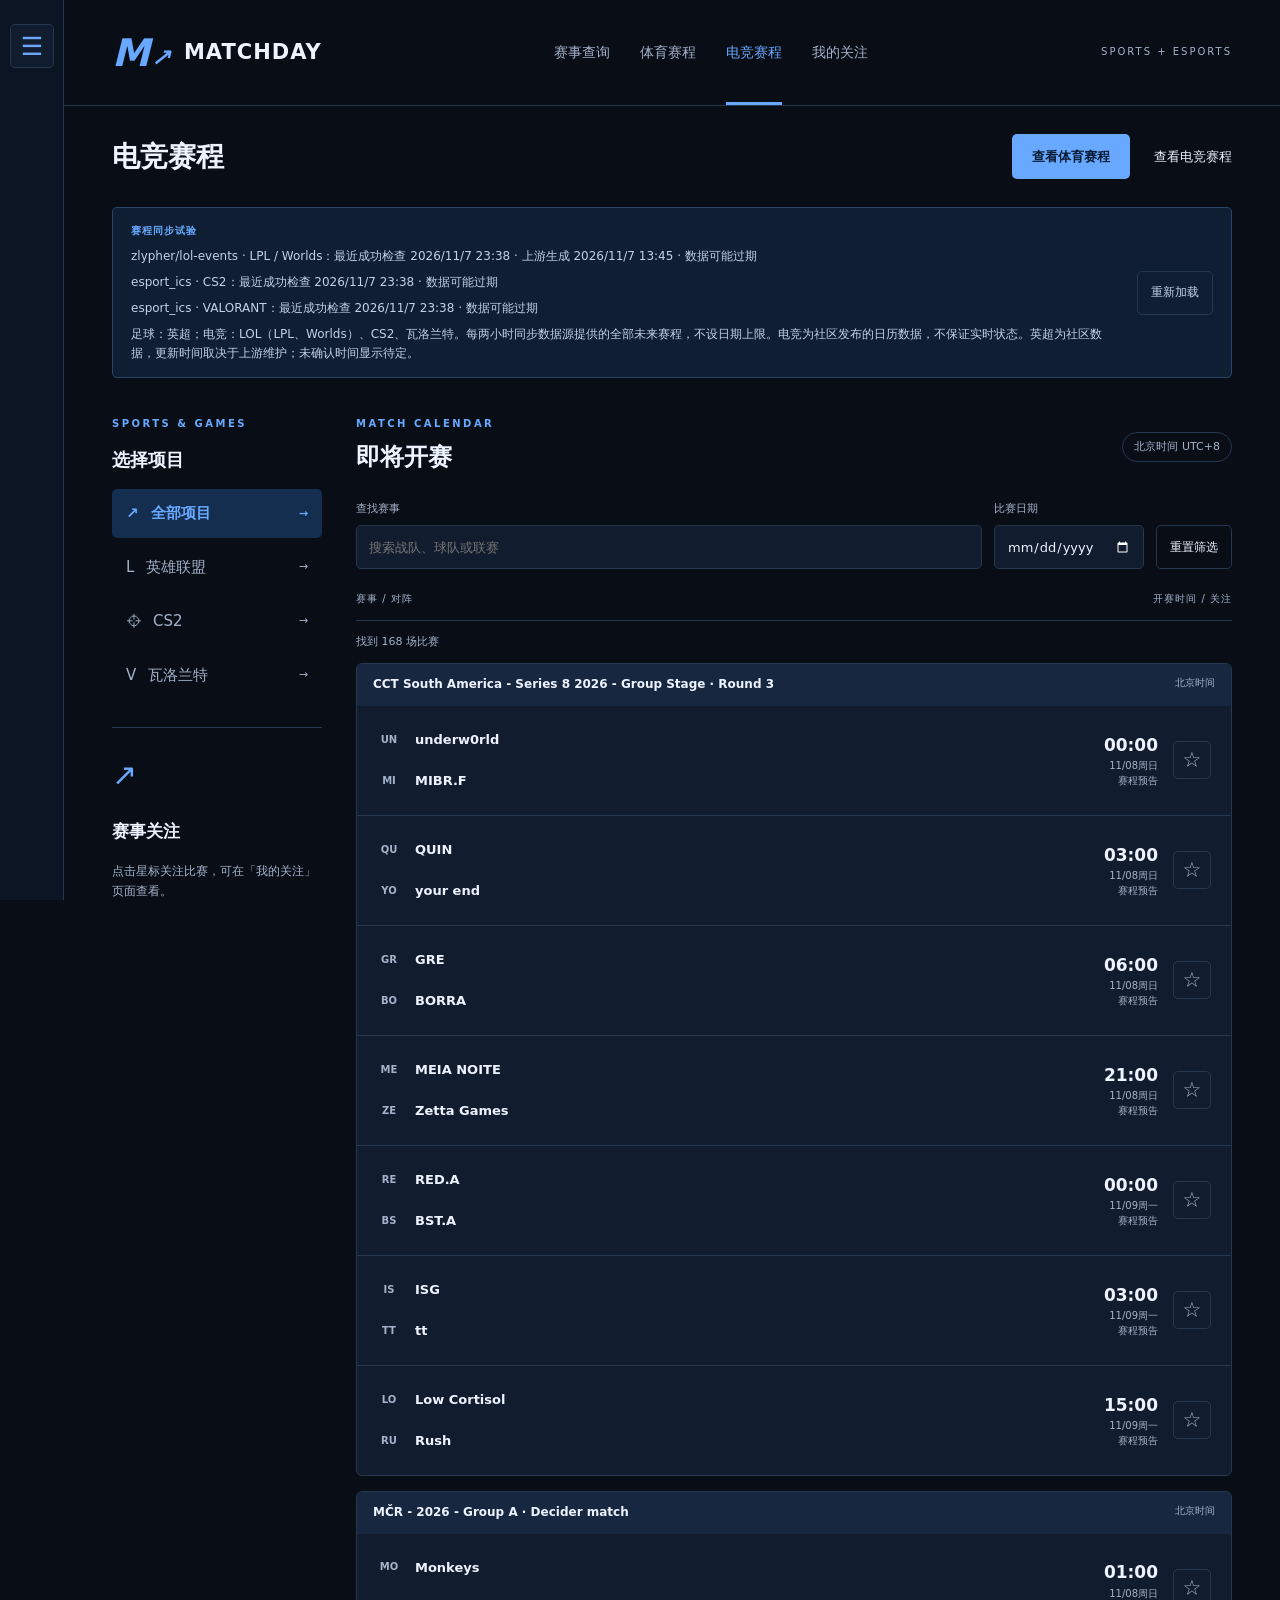
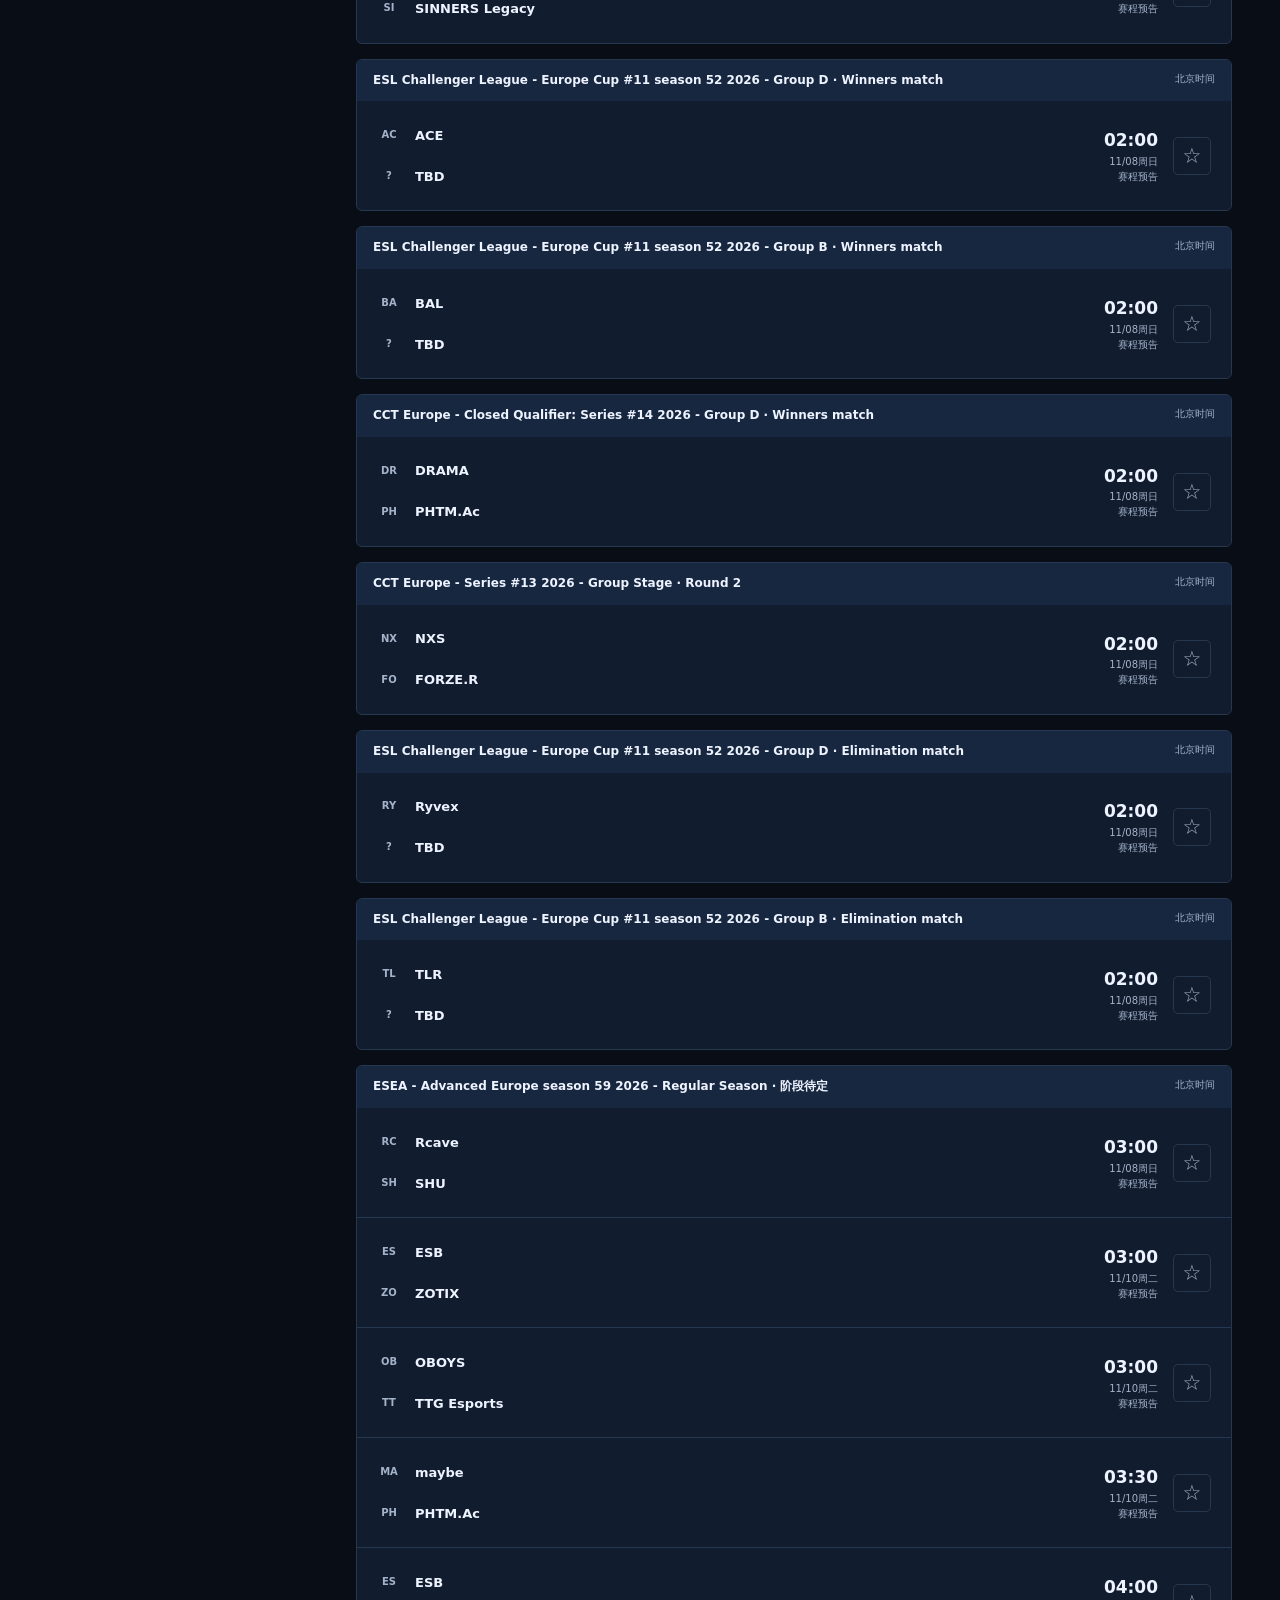
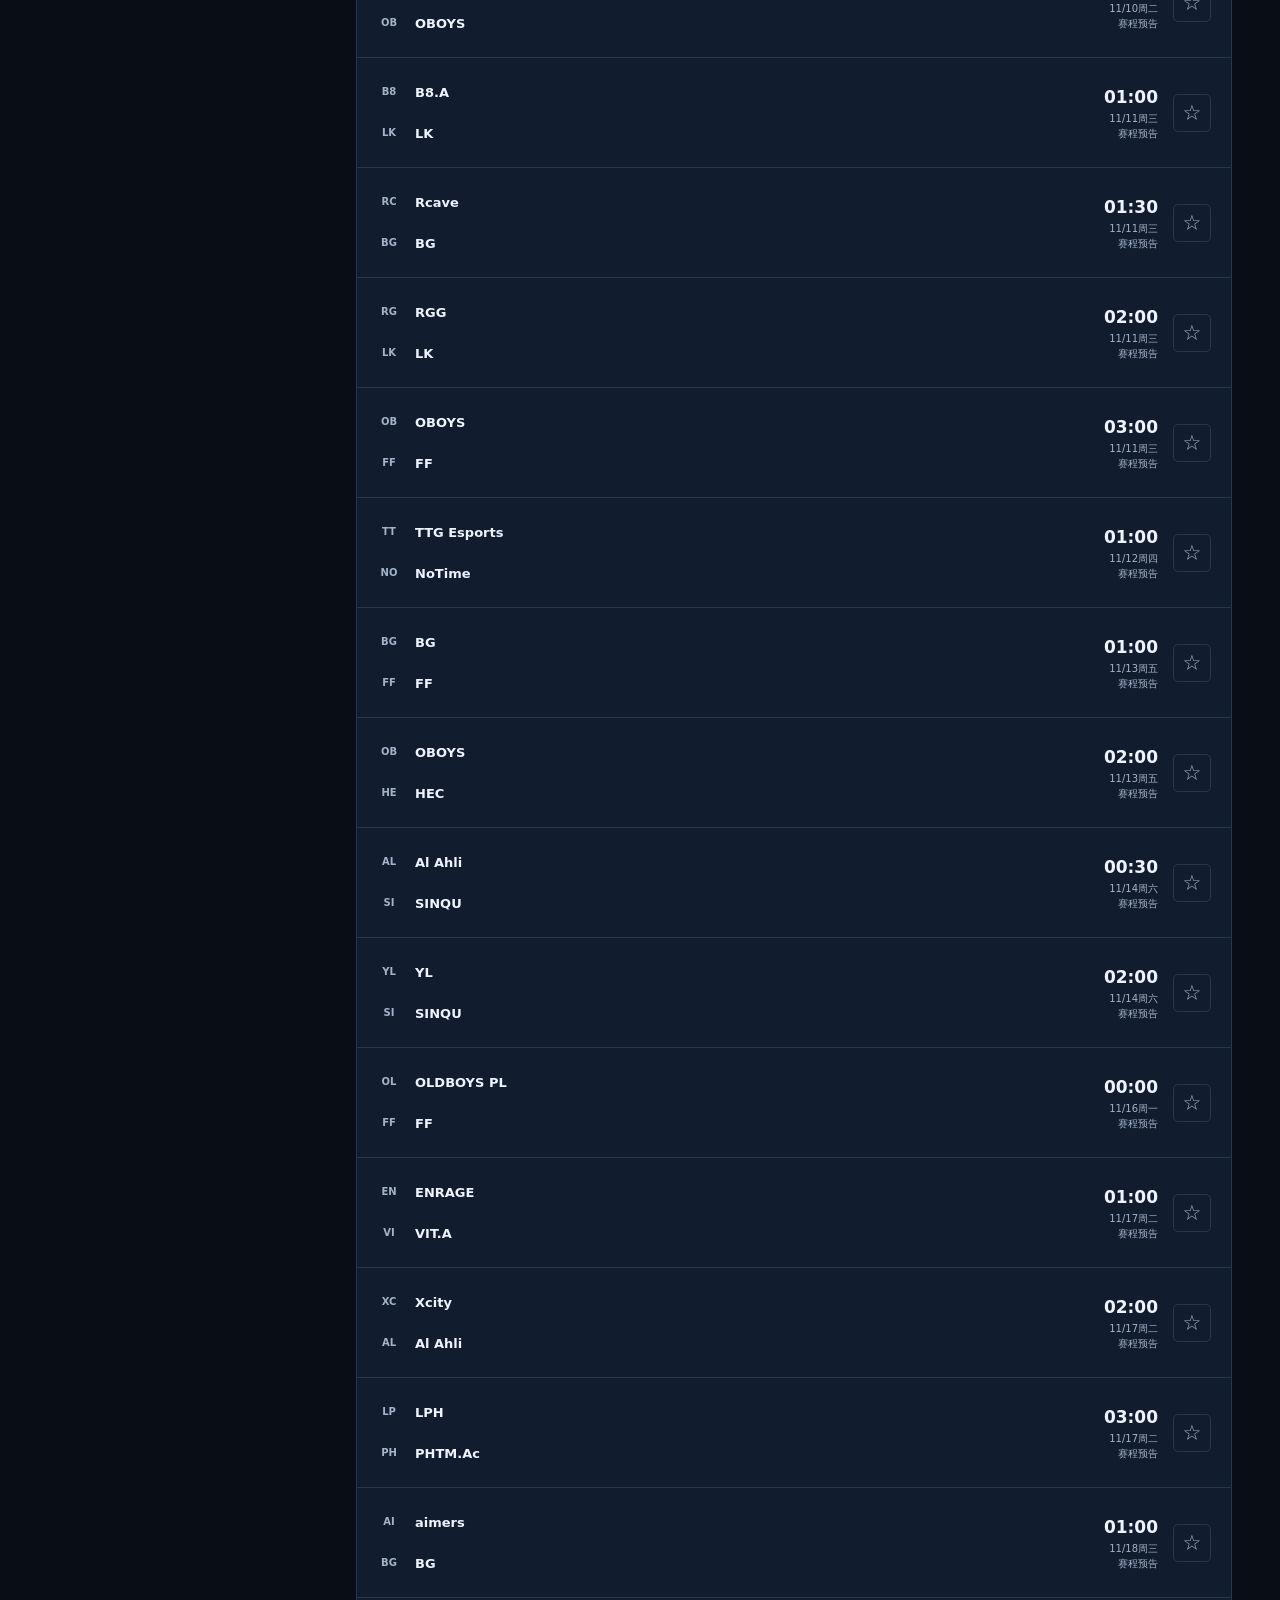
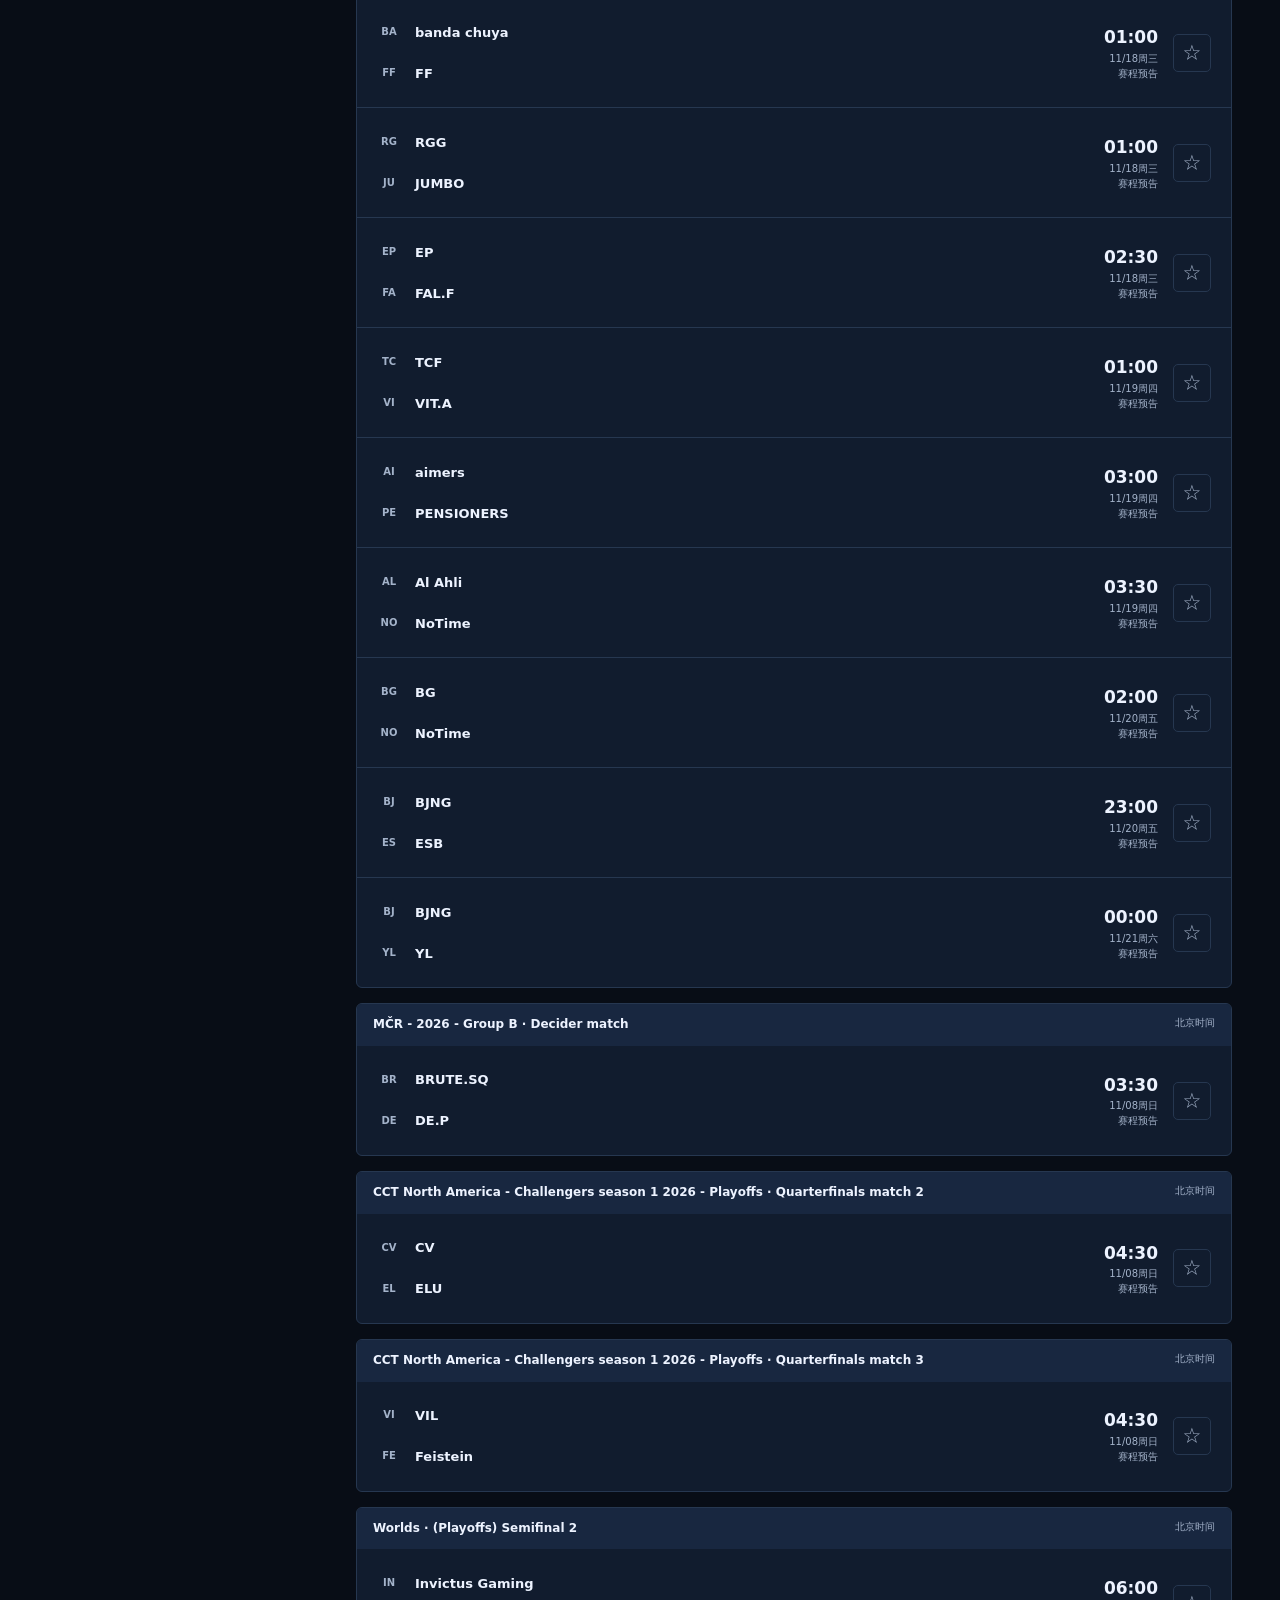
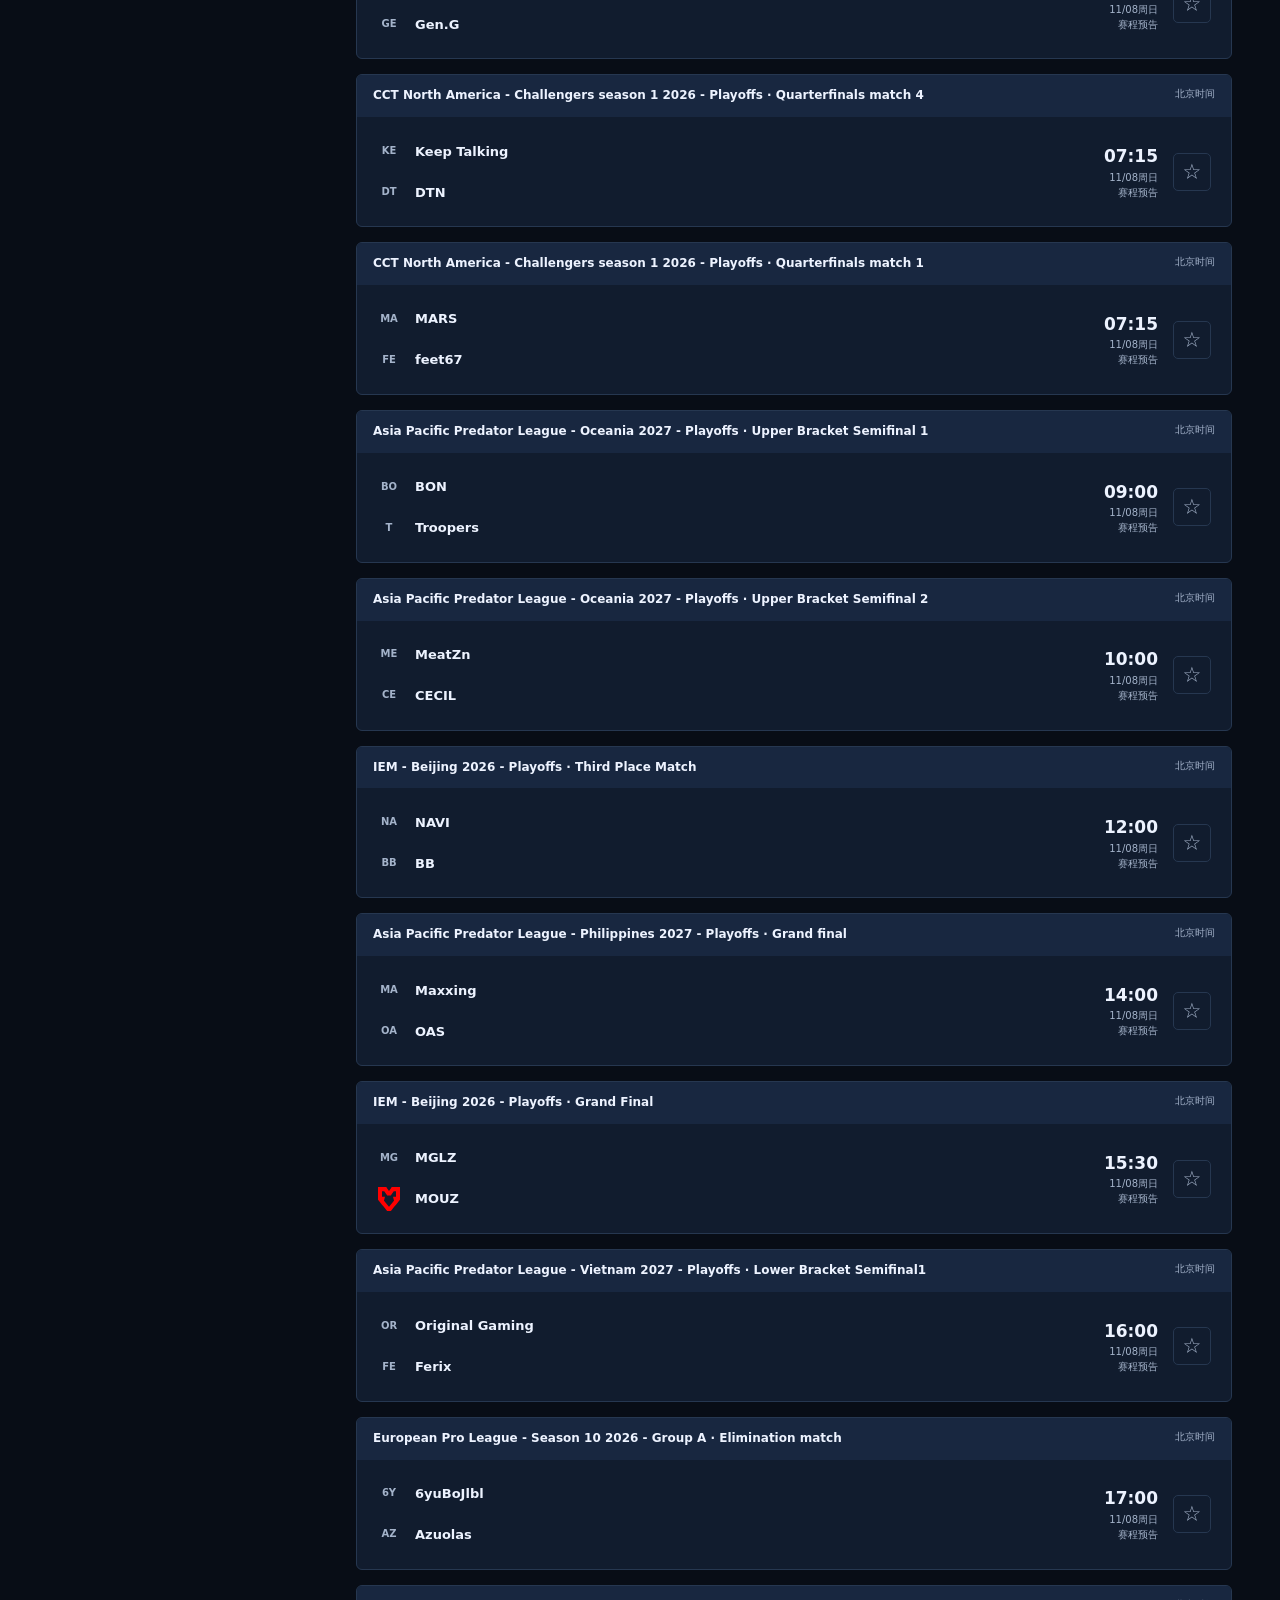
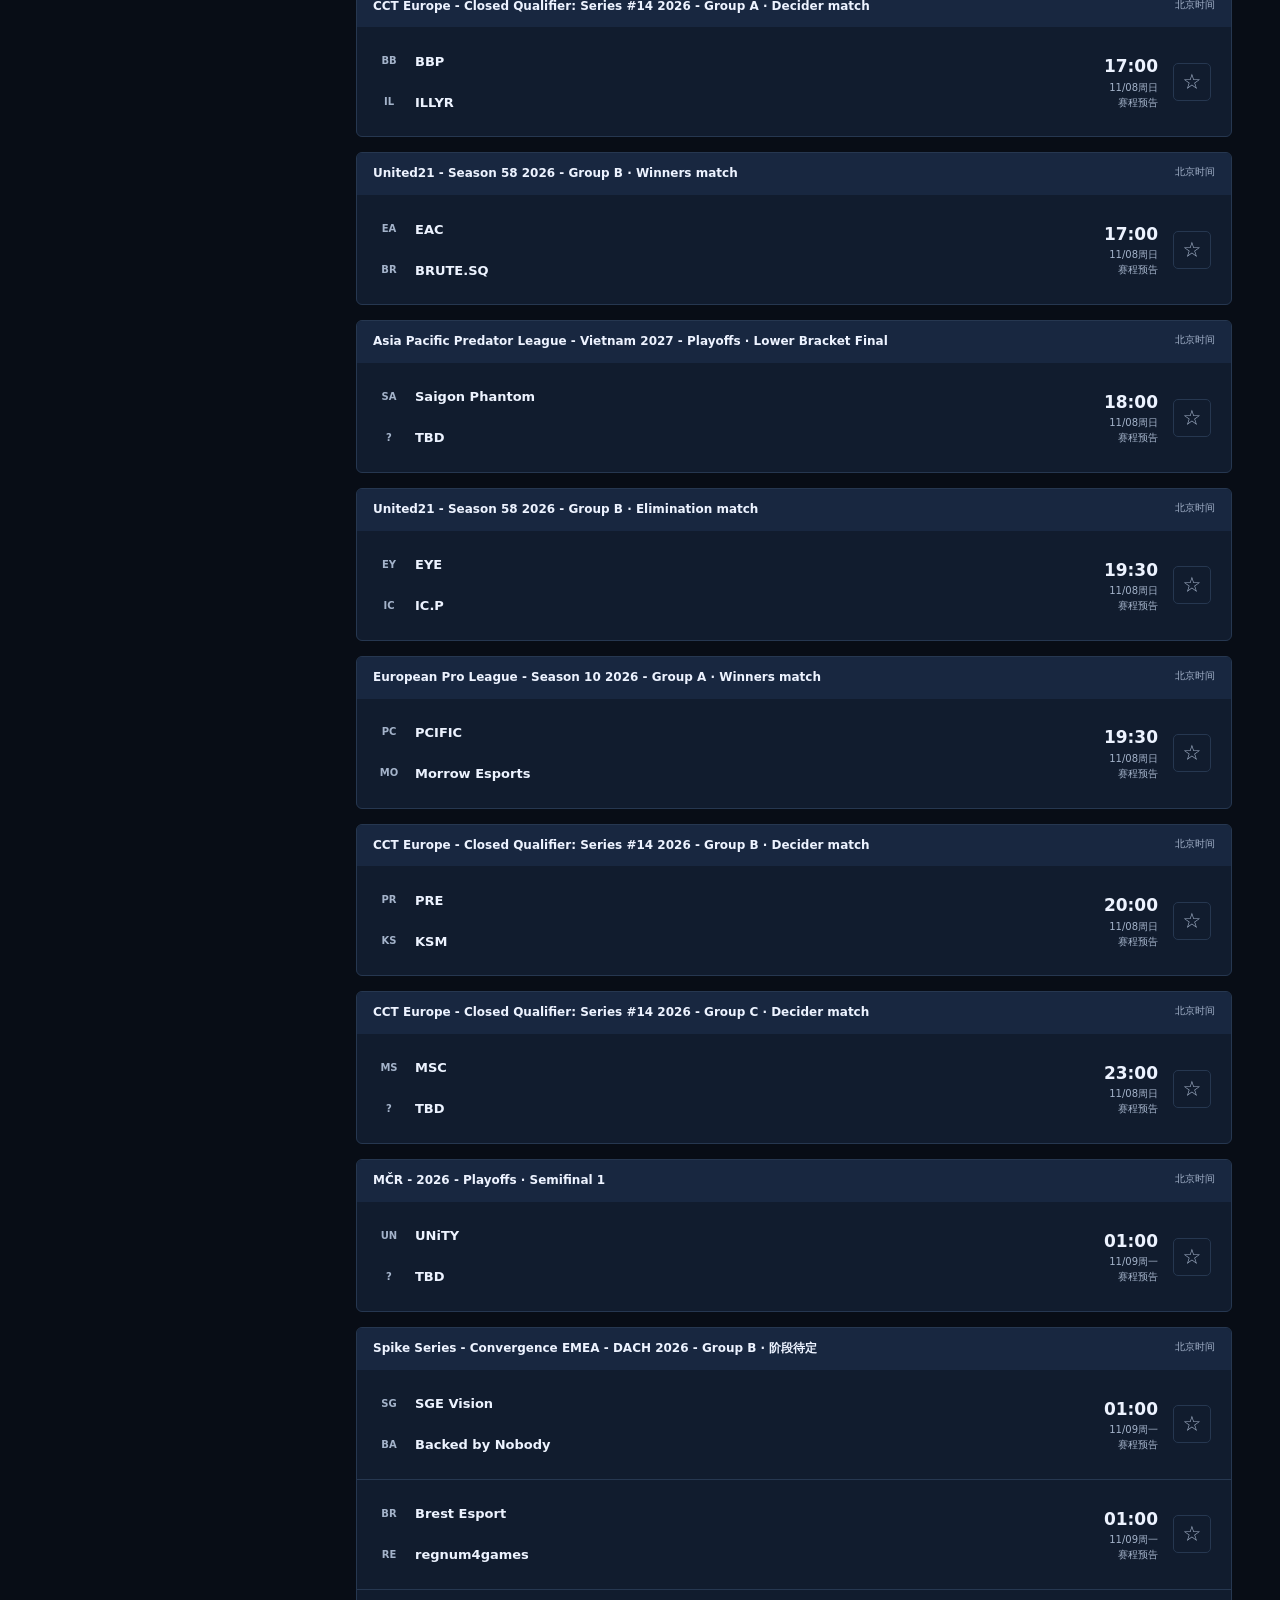
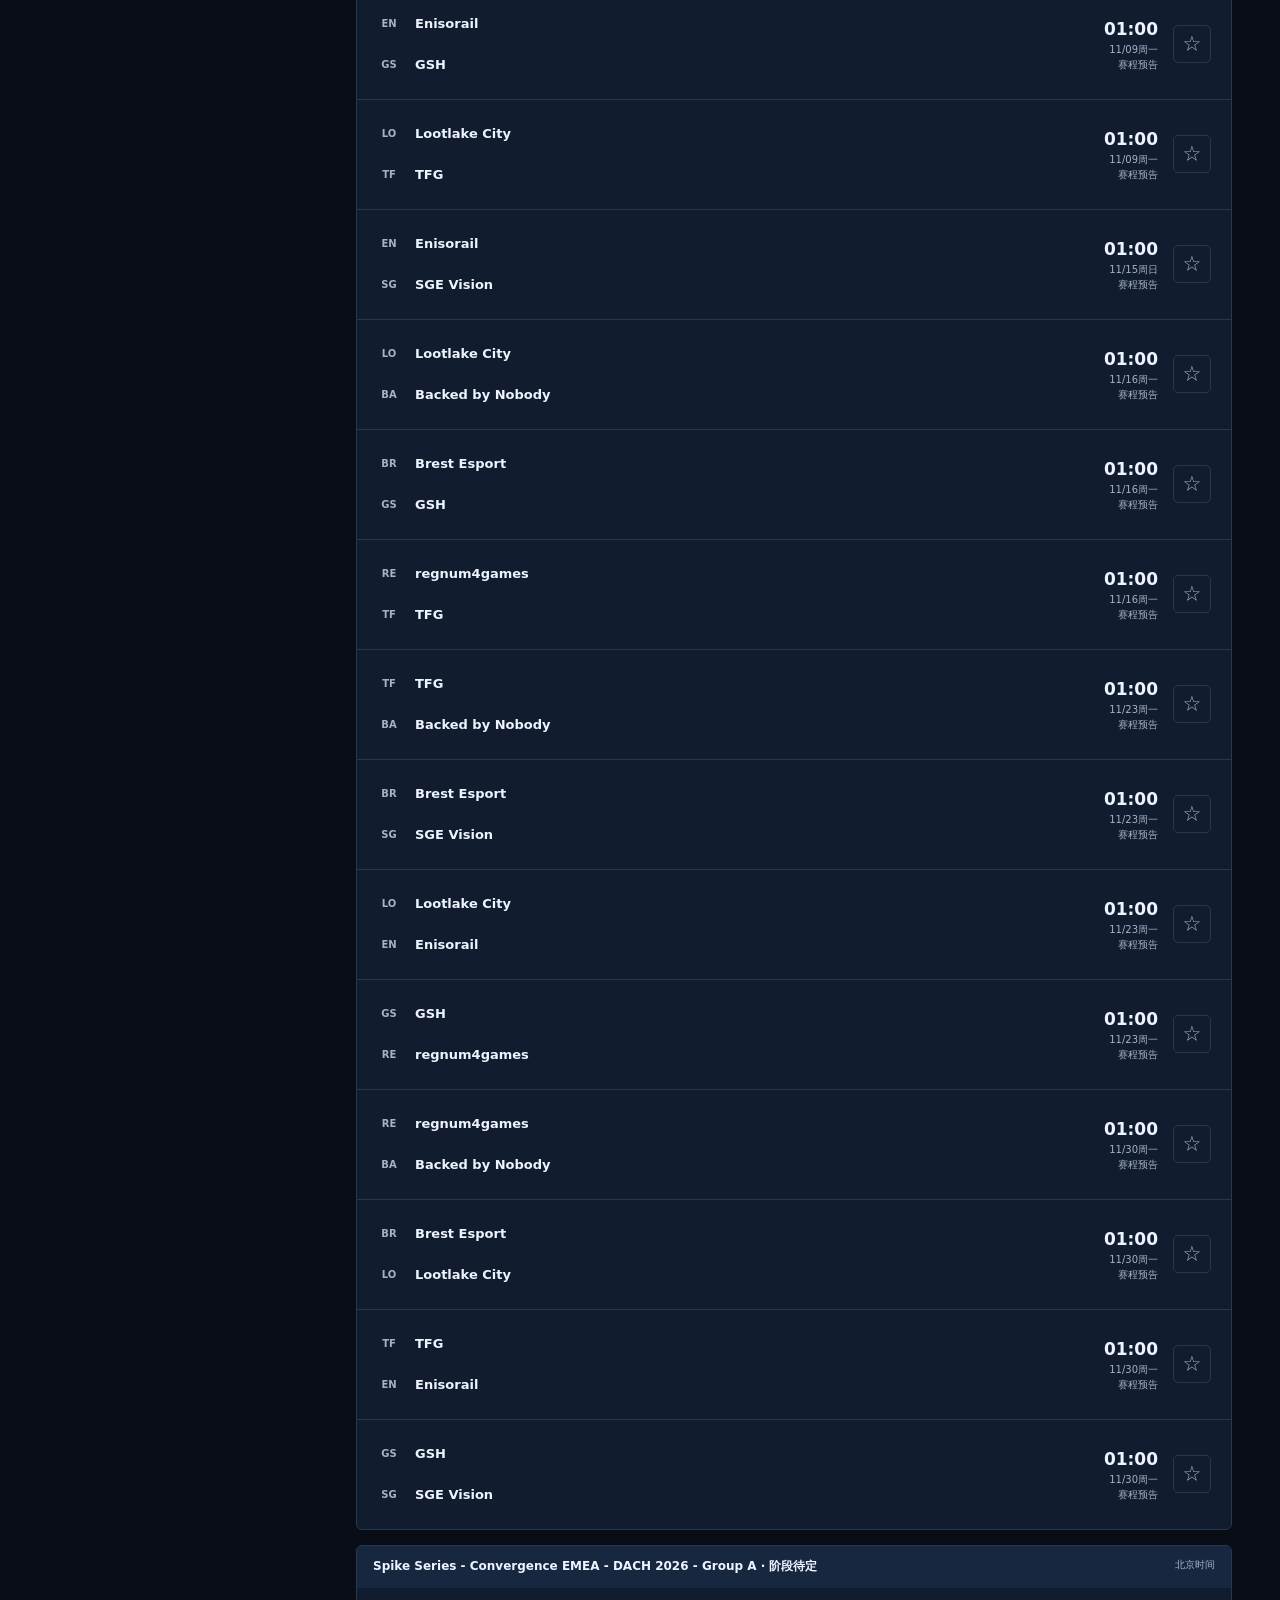
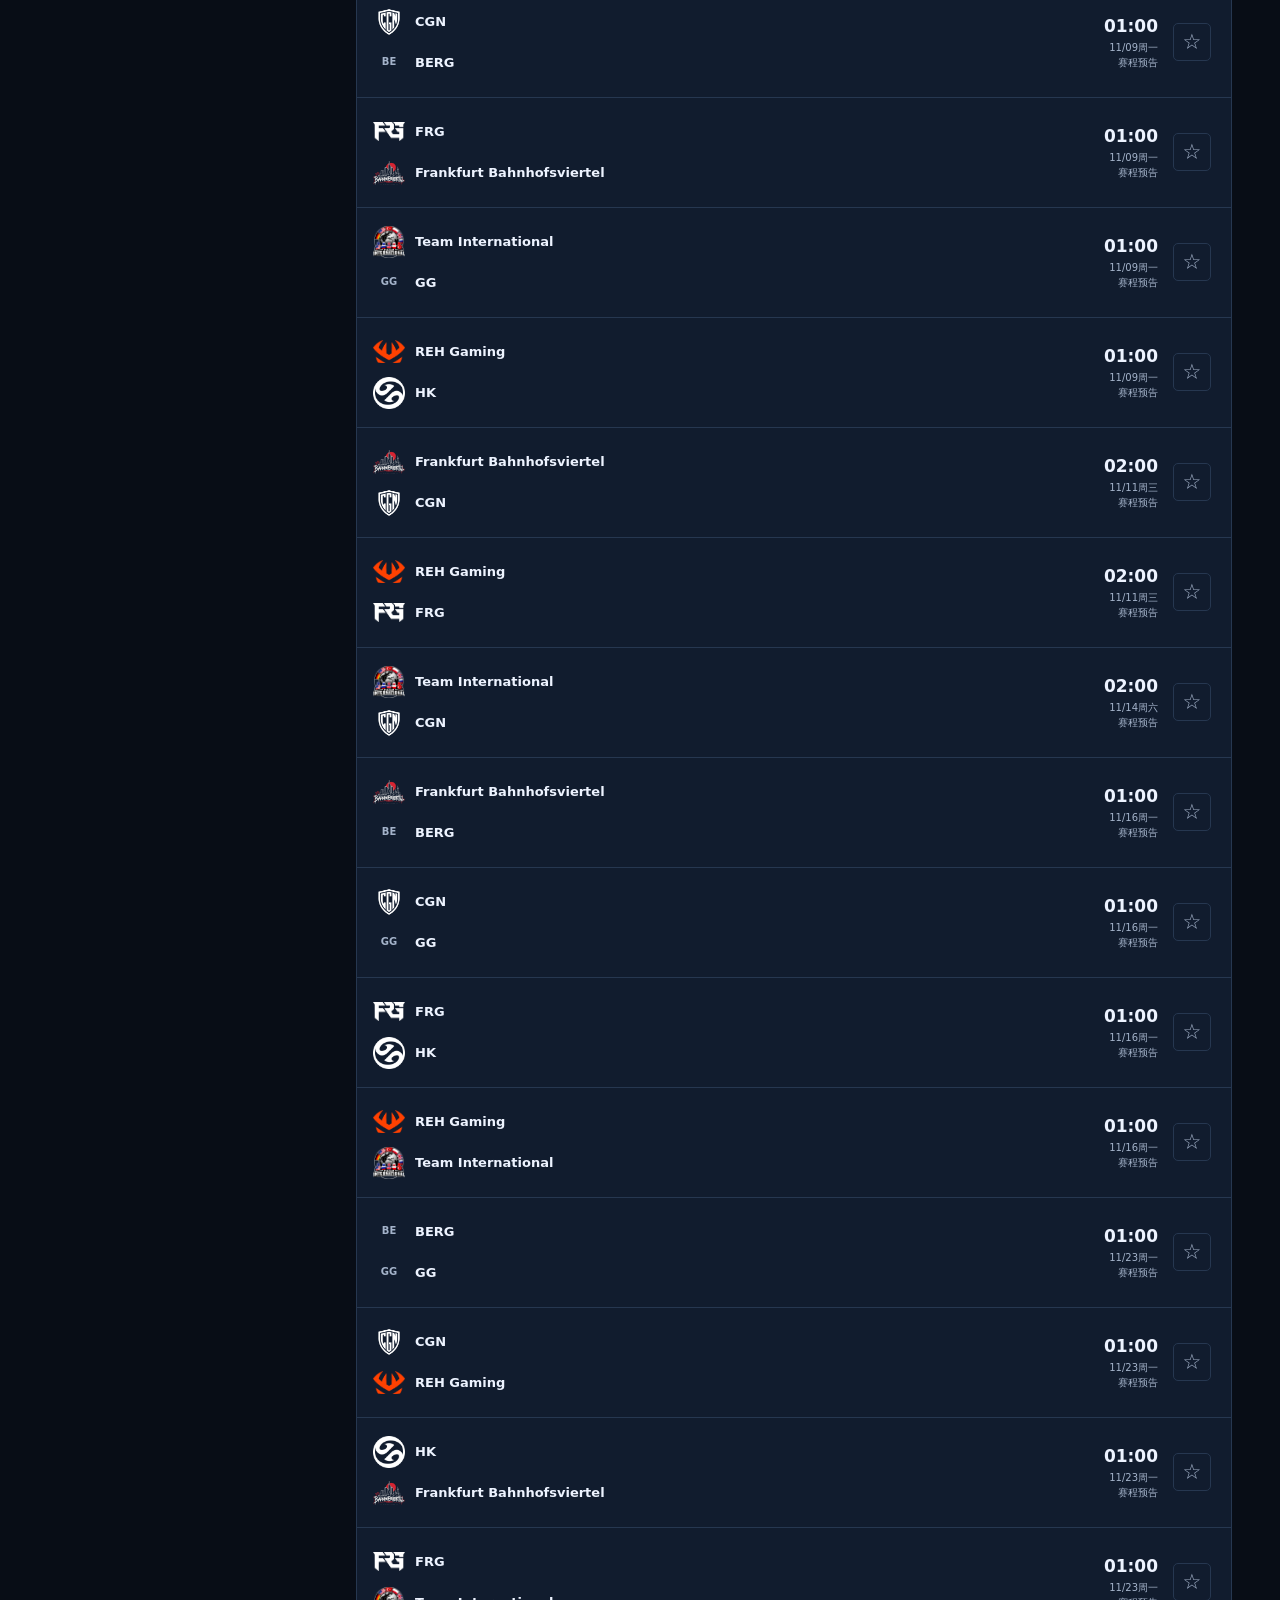
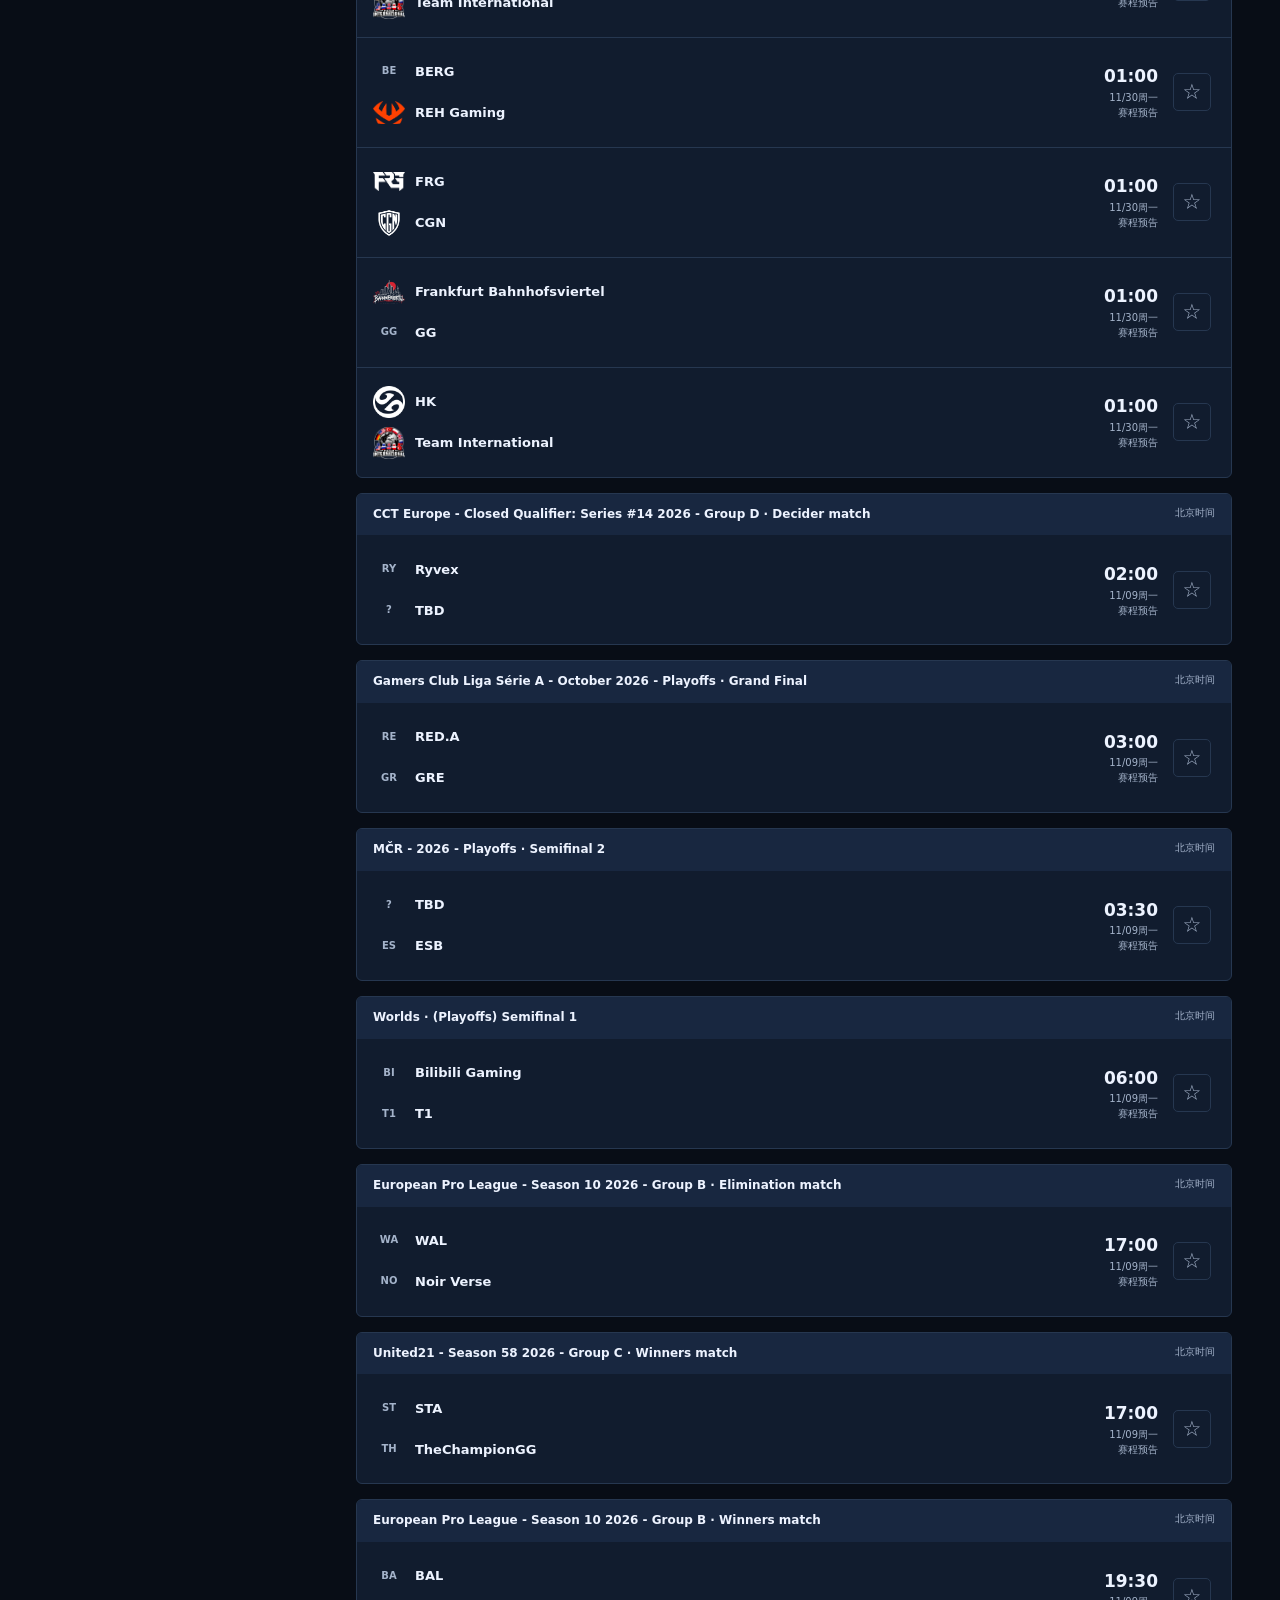
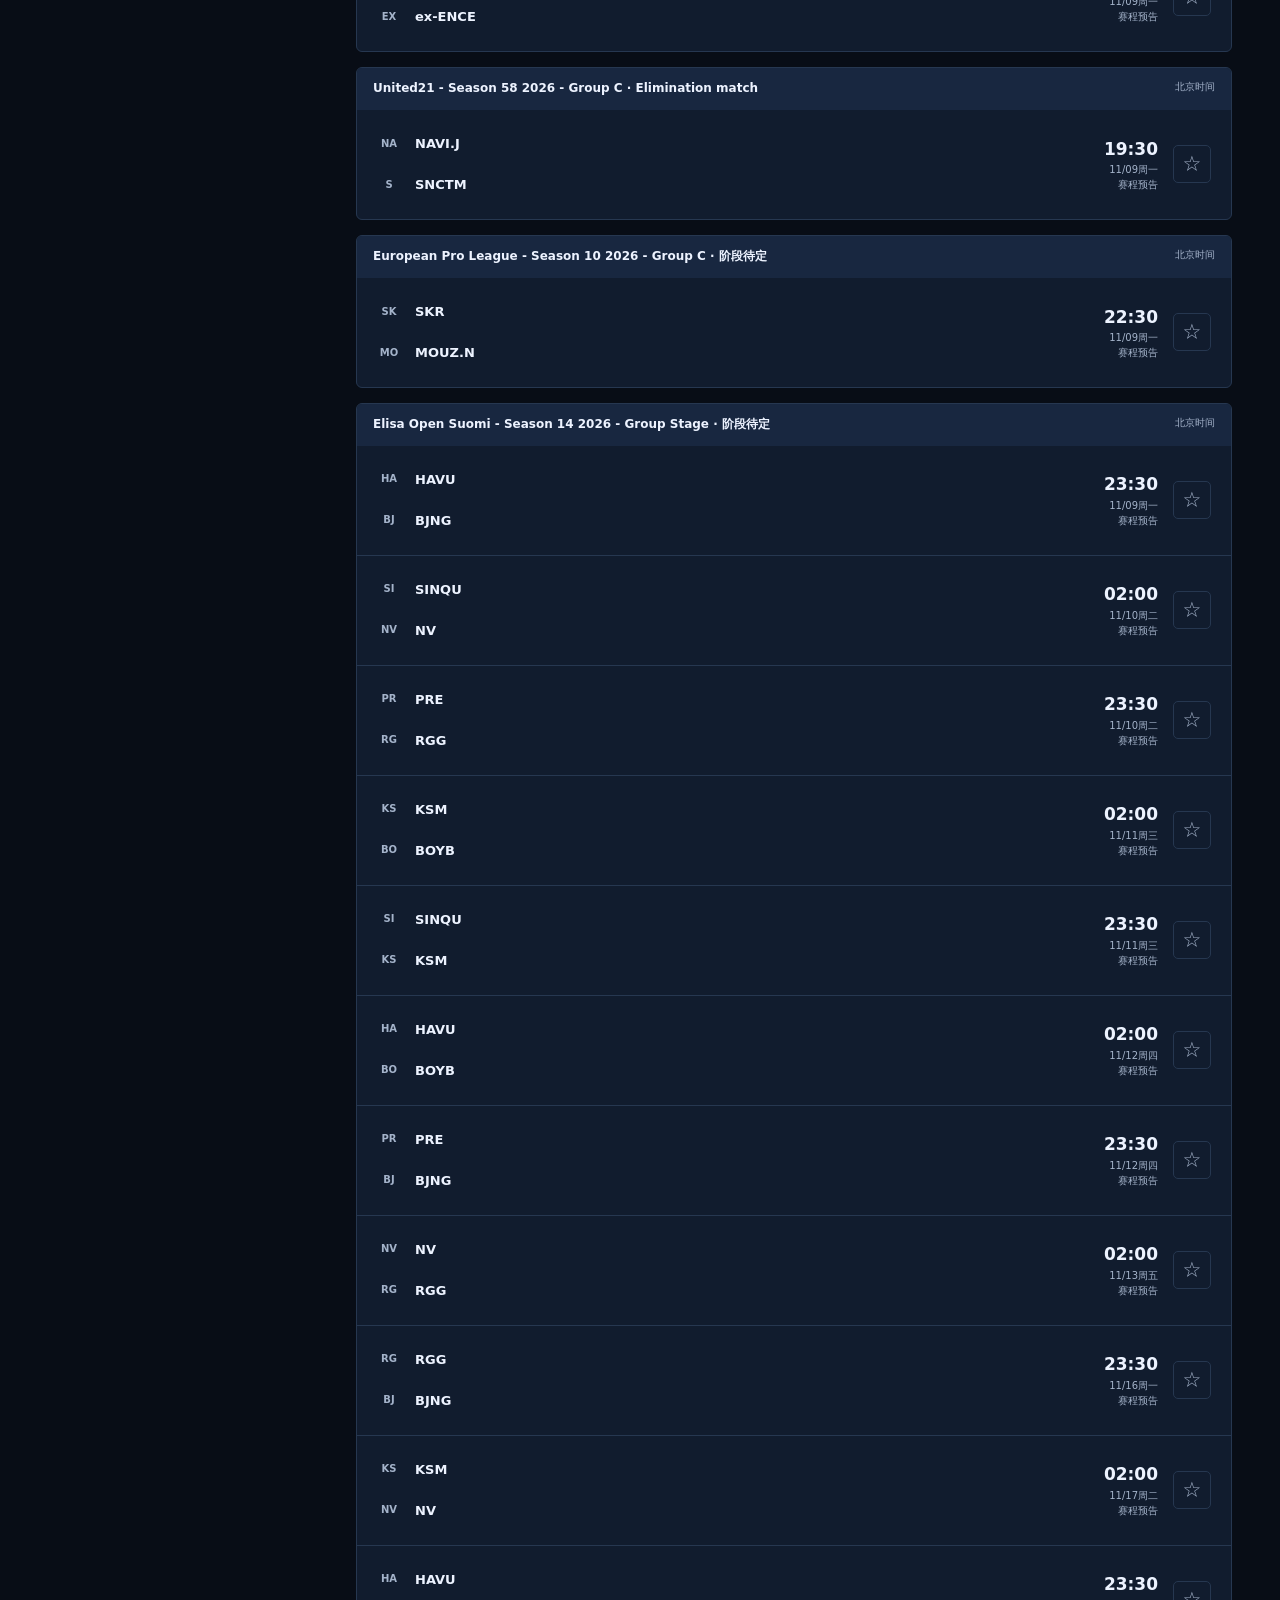
==== esports.html @ 0e518dd8 "feat: add verified official CS2 and Valorant team crests" ====
<!doctype html>
<html lang="zh-CN">
<head><meta charset="utf-8"><meta name="viewport" content="width=device-width,initial-scale=1"><meta name="description" content="赛点 MATCHDAY：体育与电竞赛程查询原型。"><title>电竞赛程 · 赛点 MATCHDAY</title><link rel="stylesheet" href="styles.css?v=20261107-esports-logos"><script src="app.js?v=20261107-esports-logos" defer></script></head>
<body data-page="esports"><a class="skip" href="#main">跳到主要内容</a>
<aside class="navigation-rail" aria-label="侧边导航"><button id="navigation-toggle" type="button" aria-expanded="false" aria-controls="navigation-panel" aria-label="展开侧边导航">☰</button><nav id="navigation-panel" aria-label="侧边导航内容" hidden></nav></aside>
<header class="header"><a class="brand" href="index.html"><span class="brand-icon" aria-hidden="true">M<span>↗</span></span><span>MATCHDAY</span></a><nav aria-label="主导航"><a href="index.html">赛事查询</a><a href="sports.html">体育赛程</a><a href="esports.html" aria-current="page">电竞赛程</a><a href="favorites.html">我的关注</a></nav><span class="edition">SPORTS + ESPORTS</span></header>
<main id="main"><section class="page-heading"><h1>电竞赛程</h1><div class="page-links"><a class="primary" href="sports.html">查看体育赛程</a><a href="esports.html">查看电竞赛程</a></div></section>
<aside class="notice"><div><strong>赛程同步试验</strong><div id="sync-status" role="status">正在读取赛程数据…</div><span>足球：英超；电竞：LOL（LPL、Worlds）、CS2、瓦洛兰特。每两小时同步数据源提供的全部未来赛程，不设日期上限。电竞为社区发布的日历数据，不保证实时状态。英超为社区数据，更新时间取决于上游维护；未确认时间显示待定。</span></div><button id="reload-schedule" class="reset" type="button">重新加载</button></aside>
<section class="workspace" aria-labelledby="schedule-title"><aside class="sidebar"><p class="eyebrow">SPORTS &amp; GAMES</p><h2>选择项目</h2><div id="categories"></div><div class="side-note"><span aria-hidden="true">↗</span><h3>赛事关注</h3><p>点击星标关注比赛，可在「我的关注」页面查看。</p></div></aside><div class="schedule"><div class="section-head"><div><p class="eyebrow">MATCH CALENDAR</p><h2 id="schedule-title">即将开赛</h2></div><span class="timezone">北京时间 UTC+8</span></div><form id="filters" class="filters" role="search"><label>查找赛事<input id="search" type="search" placeholder="搜索战队、球队或联赛" autocomplete="off"></label><label>比赛日期<input id="date" type="date"></label><button class="reset" type="reset">重置筛选</button></form><div class="list-head"><span>赛事 / 对阵</span><span>开赛时间 / 关注</span></div><p id="result-count" class="result-count" role="status"></p><div id="matches"></div><noscript><p>请启用 JavaScript 使用赛程筛选与收藏功能。</p></noscript><p id="feedback" role="status" class="feedback"></p></div></section>
</main>
<footer><a class="footer-brand" href="index.html">MATCHDAY / 赛点</a><p>体育与电子竞技赛事查询</p><span>2026 · 赛程同步试验</span></footer></body></html>
---- styles.css ----
:root{
  color-scheme:dark;
  --bg:#080d16;
  --panel:#111c2e;
  --line:#263750;
  --muted:#a4b3ca;
  --accent:#68a9ff}
*{
  box-sizing:border-box}
body{
  margin:0;
  padding-left:64px;
  background:var(--bg);
  color:#edf3ff;
  font:15px/1.65 system-ui,'Microsoft YaHei',sans-serif}
a{
  color:inherit;
  text-decoration:none}
button,input{
  font:inherit}
button,a,input{
  -webkit-tap-highlight-color:transparent}
button{
  cursor:pointer}
a:focus-visible,button:focus-visible,input:focus-visible{
  outline:3px solid var(--accent);
  outline-offset:4px}
button{
  color:inherit}
.header,main,footer{
  max-width:1320px;
  margin:auto;
  padding-left:48px;
  padding-right:48px}
.header{
  min-height:106px;
  display:flex;
  align-items:center;
  justify-content:space-between;
  gap:32px;
  border-bottom:1px solid var(--line)}
.brand{
  display:flex;
  gap:12px;
  align-items:center;
  font-size:21px;
  font-weight:900;
  letter-spacing:1px}

.brand-icon{
  font-size:38px;
  font-style:italic;
  color:var(--accent);
  line-height:1}
.brand-icon span{
  font-size:24px}
.header nav{
  display:flex;
  gap:30px;
  align-self:stretch;
  align-items:center}
.header nav a{
  height:100%;
  display:flex;
  align-items:center;
  position:relative;
  color:var(--muted);
  font-size:14px}
.header nav a[aria-current]{
  color:var(--accent)}
.header nav a[aria-current]:after{
  content:'';
  position:absolute;
  bottom:0;
  left:0;
  right:0;
  height:3px;
  background:var(--accent)}
.edition{
  font-size:10px;
  letter-spacing:2px;
  color:var(--muted)}

.eyebrow{
  font-size:10px;
  letter-spacing:2.5px;
  color:var(--accent);
  font-weight:700;
  margin:0 0 12px}
h1{
  font-size:clamp(32px,3.4vw,48px);
  letter-spacing:-2px;
  line-height:1.25;
  margin:16px 0}
h2{
  font-size:24px;
  margin:0}
h3{
  font-size:17px}

.primary{
  background:var(--accent);
  color:#071b34;
  padding:12px 20px;
  border-radius:5px;
  font-weight:700}

.notice{
  font-size:12px;
  color:#c2d1e7;
  background:#101e33;
  border:1px solid #2b4568;
  border-radius:5px;
  padding:13px 18px;
  display:flex;
  gap:18px}
.notice strong{
  color:var(--accent);
  white-space:nowrap;
  font-size:10px;
  letter-spacing:1px}
.workspace{
  display:grid;
  grid-template-columns:210px minmax(0,1fr);
  gap:34px;
  margin:38px 0 55px}
.sidebar h2{
  font-size:18px;
  margin-bottom:15px}
.category{
  border:0;
  background:transparent;
  width:100%;
  display:flex;
  align-items:center;
  text-align:left;
  padding:12px 14px;
  border-radius:5px;
  color:var(--muted);
  gap:12px;
  margin-bottom:5px}
.category[aria-pressed=true]{
  color:var(--accent);
  background:#142e50;
  font-weight:700}
.category span:last-child{
  margin-left:auto;
  font-size:11px}
.side-note{
  border-top:1px solid var(--line);
  margin-top:28px;
  padding-top:22px}
.side-note>span{
  font-size:30px;
  color:var(--accent)}
.side-note p{
  font-size:12px;
  color:var(--muted)}
.section-head{
  display:flex;
  align-items:center;
  justify-content:space-between;
  gap:15px}
.section-head .eyebrow{
  margin-bottom:5px}
.timezone{
  font-size:11px;
  color:var(--muted);
  border:1px solid var(--line);
  border-radius:20px;
  padding:5px 11px;
  white-space:nowrap}
.filters{
  display:flex;
  align-items:end;
  gap:12px;
  margin:23px 0 22px}
.filters label{
  font-size:11px;
  color:var(--muted);
  display:flex;
  flex-direction:column;
  gap:7px}
.filters label:first-child{
  flex:1}
input{
  background:var(--panel);
  border:1px solid var(--line);
  padding:10px 12px;
  border-radius:5px;
  color:#edf3ff;
  min-width:0;
  width:100%;
  height:44px;
  font-size:13px}
.reset{
  background:transparent;
  border:1px solid var(--line);
  border-radius:5px;
  height:44px;
  padding:0 13px;
  font-size:12px;
  white-space:nowrap}
.list-head{
  display:flex;
  justify-content:space-between;
  font-size:10px;
  letter-spacing:1px;
  color:var(--muted);
  border-bottom:1px solid var(--line);
  padding-bottom:12px}
.result-count{
  font-size:11px;
  color:var(--muted);
  margin:12px 0}
.league{
  background:var(--panel);
  border:1px solid var(--line);
  border-radius:6px;
  margin-bottom:15px;
  overflow:hidden}
.league h3{
  font-size:12px;
  background:#182740;
  margin:0;
  padding:11px 16px;
  display:flex;
  justify-content:space-between;
  gap:12px}
.league h3 span{
  font-weight:400;
  color:var(--muted);
  font-size:10px}
.match{
  display:grid;
  grid-template-columns:minmax(0,1fr) 105px 42px;
  align-items:center;
  gap:15px;
  padding:18px 16px}
.match+.match{
  border-top:1px solid var(--line)}
.teams{
  display:flex;
  gap:12px;
  align-items:center;
  min-width:0}
.badge{
  width:35px;
  height:39px;
  clip-path:polygon(0 0,100% 0,100% 70%,50% 100%,0 70%);
  background:#254977;
  display:grid;
  place-items:center;
  font-size:11px;
  color:#d8e9ff;
  flex-shrink:0;
  font-weight:800}
.away{
  background:#283d61;
  color:#e0eaff}
.team-names{
  min-width:0;
  font-size:13px;
  font-weight:600}
.team-names span{
  display:block}
.versus{
  color:var(--muted);
  font-size:9px;
  letter-spacing:1px;
  font-weight:400}
.match .match-time{
  text-align:right;
  line-height:1.5;
  font-weight:700;
  font-size:17px;
  font-variant-numeric:tabular-nums}
.match .match-time small{
  display:block;
  color:var(--muted);
  font-weight:400;
  font-size:10px}
.star{
  border:1px solid var(--line);
  background:transparent;
  border-radius:5px;
  width:38px;
  height:38px;
  font-size:21px;
  color:var(--muted)}
.star[aria-pressed=true]{
  background:#15365f;
  color:var(--accent);
  border-color:#487fbd}
.empty{
  padding:40px 20px;
  text-align:center;
  color:var(--muted);
  border:1px dashed var(--line);
  border-radius:5px}
.empty a{
  color:var(--accent)}
.feedback{
  font-size:12px;
  color:var(--accent)}

footer{
  display:flex;
  gap:25px;
  justify-content:space-between;
  align-items:center;
  min-height:90px;
  border-top:1px solid var(--line);
  font-size:11px;
  color:var(--muted)}
.footer-brand{
  font-weight:800;
  letter-spacing:1px;
  color:#edf3ff}
.skip{
  position:absolute;
  top:-100px;
  left:20px;
  background:var(--accent);
  color:#111;
  padding:10px;
  z-index:10}
.skip:focus{
  top:10px}
button:hover,.header nav a:hover{
  color:var(--accent)}
.primary:hover{
  background:#99c5ff}

@media(max-width:1000px){
  .edition{
  display:none}
.header,main,footer{
  padding-left:26px;
  padding-right:26px}
.header nav{
  gap:20px}

.workspace{
  grid-template-columns:170px minmax(0,1fr);
  gap:24px}

}

@media(max-width:700px){
  .header,main,footer{
  padding-left:18px;
  padding-right:18px}
.header{
  flex-direction:column;
  align-items:flex-start;
  gap:16px;
  padding-top:21px}
.header nav{
  width:100%;
  justify-content:space-between;
  gap:10px}
.header nav a{
  padding:12px 0;
  font-size:13px}
.brand{
  font-size:18px}

.notice{
  display:block;
  padding:12px;
  line-height:1.8}
.notice strong{
  display:block}
.workspace{
  display:block;
  margin:27px 0}
.sidebar>.eyebrow,.sidebar>h2,.side-note{
  display:none}
#categories{
  display:flex;
  overflow-x:auto;
  gap:7px;
  margin-bottom:25px;
  padding:4px 3px}
.category{
  width:auto;
  white-space:nowrap;
  border:1px solid var(--line);
  padding:9px 12px;
  margin:0;
  gap:8px}
.category span:last-child{
  display:none}
.section-head h2{
  font-size:23px}
.timezone{
  font-size:10px;
  padding:4px 8px}
.filters{
  flex-wrap:wrap;
  gap:10px}
.filters label:first-child{
  flex-basis:100%}
.filters label:nth-child(2){
  flex:1}
.match{
  padding:16px 12px;
  grid-template-columns:minmax(0,1fr) 70px 36px;
  gap:8px}
.teams{
  gap:9px}
.team-names{
  font-size:12px}
.badge{
  width:28px;
  height:33px;
  font-size:9px}
.match .match-time{
  font-size:16px}
.star{
  width:35px;
  height:38px}

footer{
  flex-wrap:wrap;
  gap:4px 20px;
  padding-top:20px;
  padding-bottom:20px}
footer p{
  margin:0}
footer>span{
  width:100%}
}

.page-heading{display:flex;align-items:center;justify-content:space-between;gap:24px;padding:28px 0;}
.page-heading h1{font-size:28px;letter-spacing:0;margin:0;}
.page-links{display:flex;align-items:center;gap:24px;font-size:13px;}
@media(max-width:700px){
  .page-heading{align-items:flex-start;flex-direction:column;gap:18px;padding:24px 0;}
  .page-heading h1{font-size:25px;}
  .page-links{gap:20px;}
}

.navigation-rail{
  position:fixed;
  inset:0 auto 0 0;
  width:64px;
  z-index:5;
  background:#0c1524;
  border-right:1px solid var(--line);
  padding:24px 10px;
}
#navigation-toggle{
  display:grid;
  place-items:center;
  width:44px;
  height:44px;
  border:1px solid var(--line);
  border-radius:5px;
  background:var(--panel);
  color:var(--accent);
  font-size:25px;
  line-height:1;
}
body[data-navigation-open=true]{padding-left:240px;}
body[data-navigation-open=true] .navigation-rail{width:240px;}
@media(max-width:700px){
  body,body[data-navigation-open=true]{padding-left:52px;}
  .navigation-rail{width:52px;padding:18px 6px;}
  #navigation-toggle{width:38px;height:40px;}
  body[data-navigation-open=true] .navigation-rail{width:min(240px,calc(100vw - 32px));box-shadow:12px 0 24px #0008;}
}
@media(max-width:480px){
  .header nav{display:grid;grid-template-columns:repeat(2,minmax(0,1fr));gap:0 12px;}
  .section-head{align-items:flex-start;flex-direction:column;gap:10px;}
  .page-links{flex-wrap:wrap;gap:12px;}

}

.notice p{margin:6px 0}.notice{align-items:center}.notice>div{flex:1}.notice .reset{margin:10px 0}.match-time small{display:block}

.teams{display:flex;flex-direction:column;align-items:stretch;gap:9px}
.team-row{display:flex;align-items:center;gap:10px;min-width:0}
.team-name{font-size:13px;font-weight:600;overflow-wrap:anywhere}
.badge{width:32px;height:32px;clip-path:none;background:transparent;position:relative;border-radius:4px}
.badge-fallback{font-size:10px;color:var(--muted)}
.team-logo{position:absolute;inset:0;width:100%;height:100%;object-fit:contain;display:block;opacity:0}
.team-logo.is-loaded{opacity:1}
.team-logo[hidden],.badge-fallback[hidden]{display:none}
@media(max-width:700px){.badge{width:26px;height:26px}.team-row{gap:8px}.team-name{font-size:12px}}

.team-logo[src="assets/team-logos/nip.png"],.team-logo[src="assets/team-logos/faze.png"],.team-logo[src="assets/team-logos/big.svg"]{background:#eef3fa;border-radius:3px;padding:2px}
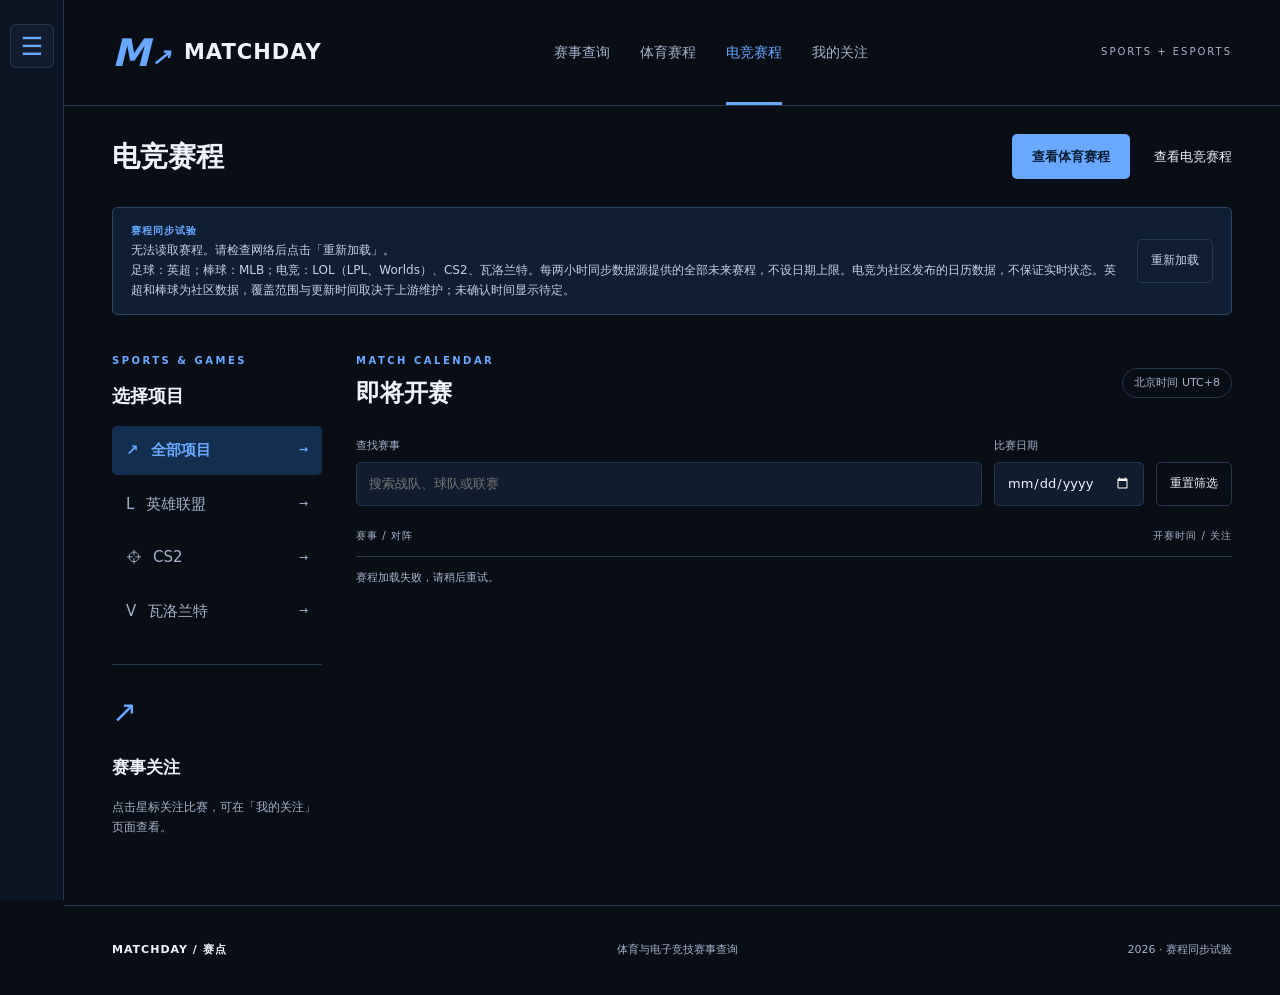
==== commit 8e108f39: "feat: add MLB sports filter and source coverage notice" ====
--- a/esports.html
+++ b/esports.html
@@ -1,11 +1,11 @@
 <!doctype html>
 <html lang="zh-CN">
-<head><meta charset="utf-8"><meta name="viewport" content="width=device-width,initial-scale=1"><meta name="description" content="赛点 MATCHDAY：体育与电竞赛程查询原型。"><title>电竞赛程 · 赛点 MATCHDAY</title><link rel="stylesheet" href="styles.css?v=20261107-esports-logos"><script src="app.js?v=20261107-esports-logos" defer></script></head>
+<head><meta charset="utf-8"><meta name="viewport" content="width=device-width,initial-scale=1"><meta name="description" content="赛点 MATCHDAY：体育与电竞赛程查询原型。"><title>电竞赛程 · 赛点 MATCHDAY</title><link rel="stylesheet" href="styles.css?v=20261108-baseball"><script src="app.js?v=20261108-baseball" defer></script></head>
 <body data-page="esports"><a class="skip" href="#main">跳到主要内容</a>
 <aside class="navigation-rail" aria-label="侧边导航"><button id="navigation-toggle" type="button" aria-expanded="false" aria-controls="navigation-panel" aria-label="展开侧边导航">☰</button><nav id="navigation-panel" aria-label="侧边导航内容" hidden></nav></aside>
 <header class="header"><a class="brand" href="index.html"><span class="brand-icon" aria-hidden="true">M<span>↗</span></span><span>MATCHDAY</span></a><nav aria-label="主导航"><a href="index.html">赛事查询</a><a href="sports.html">体育赛程</a><a href="esports.html" aria-current="page">电竞赛程</a><a href="favorites.html">我的关注</a></nav><span class="edition">SPORTS + ESPORTS</span></header>
 <main id="main"><section class="page-heading"><h1>电竞赛程</h1><div class="page-links"><a class="primary" href="sports.html">查看体育赛程</a><a href="esports.html">查看电竞赛程</a></div></section>
-<aside class="notice"><div><strong>赛程同步试验</strong><div id="sync-status" role="status">正在读取赛程数据…</div><span>足球：英超；电竞：LOL（LPL、Worlds）、CS2、瓦洛兰特。每两小时同步数据源提供的全部未来赛程，不设日期上限。电竞为社区发布的日历数据，不保证实时状态。英超为社区数据，更新时间取决于上游维护；未确认时间显示待定。</span></div><button id="reload-schedule" class="reset" type="button">重新加载</button></aside>
+<aside class="notice"><div><strong>赛程同步试验</strong><div id="sync-status" role="status">正在读取赛程数据…</div><span>足球：英超；棒球：MLB；电竞：LOL（LPL、Worlds）、CS2、瓦洛兰特。每两小时同步数据源提供的全部未来赛程，不设日期上限。电竞为社区发布的日历数据，不保证实时状态。英超和棒球为社区数据，覆盖范围与更新时间取决于上游维护；未确认时间显示待定。</span></div><button id="reload-schedule" class="reset" type="button">重新加载</button></aside>
 <section class="workspace" aria-labelledby="schedule-title"><aside class="sidebar"><p class="eyebrow">SPORTS &amp; GAMES</p><h2>选择项目</h2><div id="categories"></div><div class="side-note"><span aria-hidden="true">↗</span><h3>赛事关注</h3><p>点击星标关注比赛，可在「我的关注」页面查看。</p></div></aside><div class="schedule"><div class="section-head"><div><p class="eyebrow">MATCH CALENDAR</p><h2 id="schedule-title">即将开赛</h2></div><span class="timezone">北京时间 UTC+8</span></div><form id="filters" class="filters" role="search"><label>查找赛事<input id="search" type="search" placeholder="搜索战队、球队或联赛" autocomplete="off"></label><label>比赛日期<input id="date" type="date"></label><button class="reset" type="reset">重置筛选</button></form><div class="list-head"><span>赛事 / 对阵</span><span>开赛时间 / 关注</span></div><p id="result-count" class="result-count" role="status"></p><div id="matches"></div><noscript><p>请启用 JavaScript 使用赛程筛选与收藏功能。</p></noscript><p id="feedback" role="status" class="feedback"></p></div></section>
 </main>
 <footer><a class="footer-brand" href="index.html">MATCHDAY / 赛点</a><p>体育与电子竞技赛事查询</p><span>2026 · 赛程同步试验</span></footer></body></html>
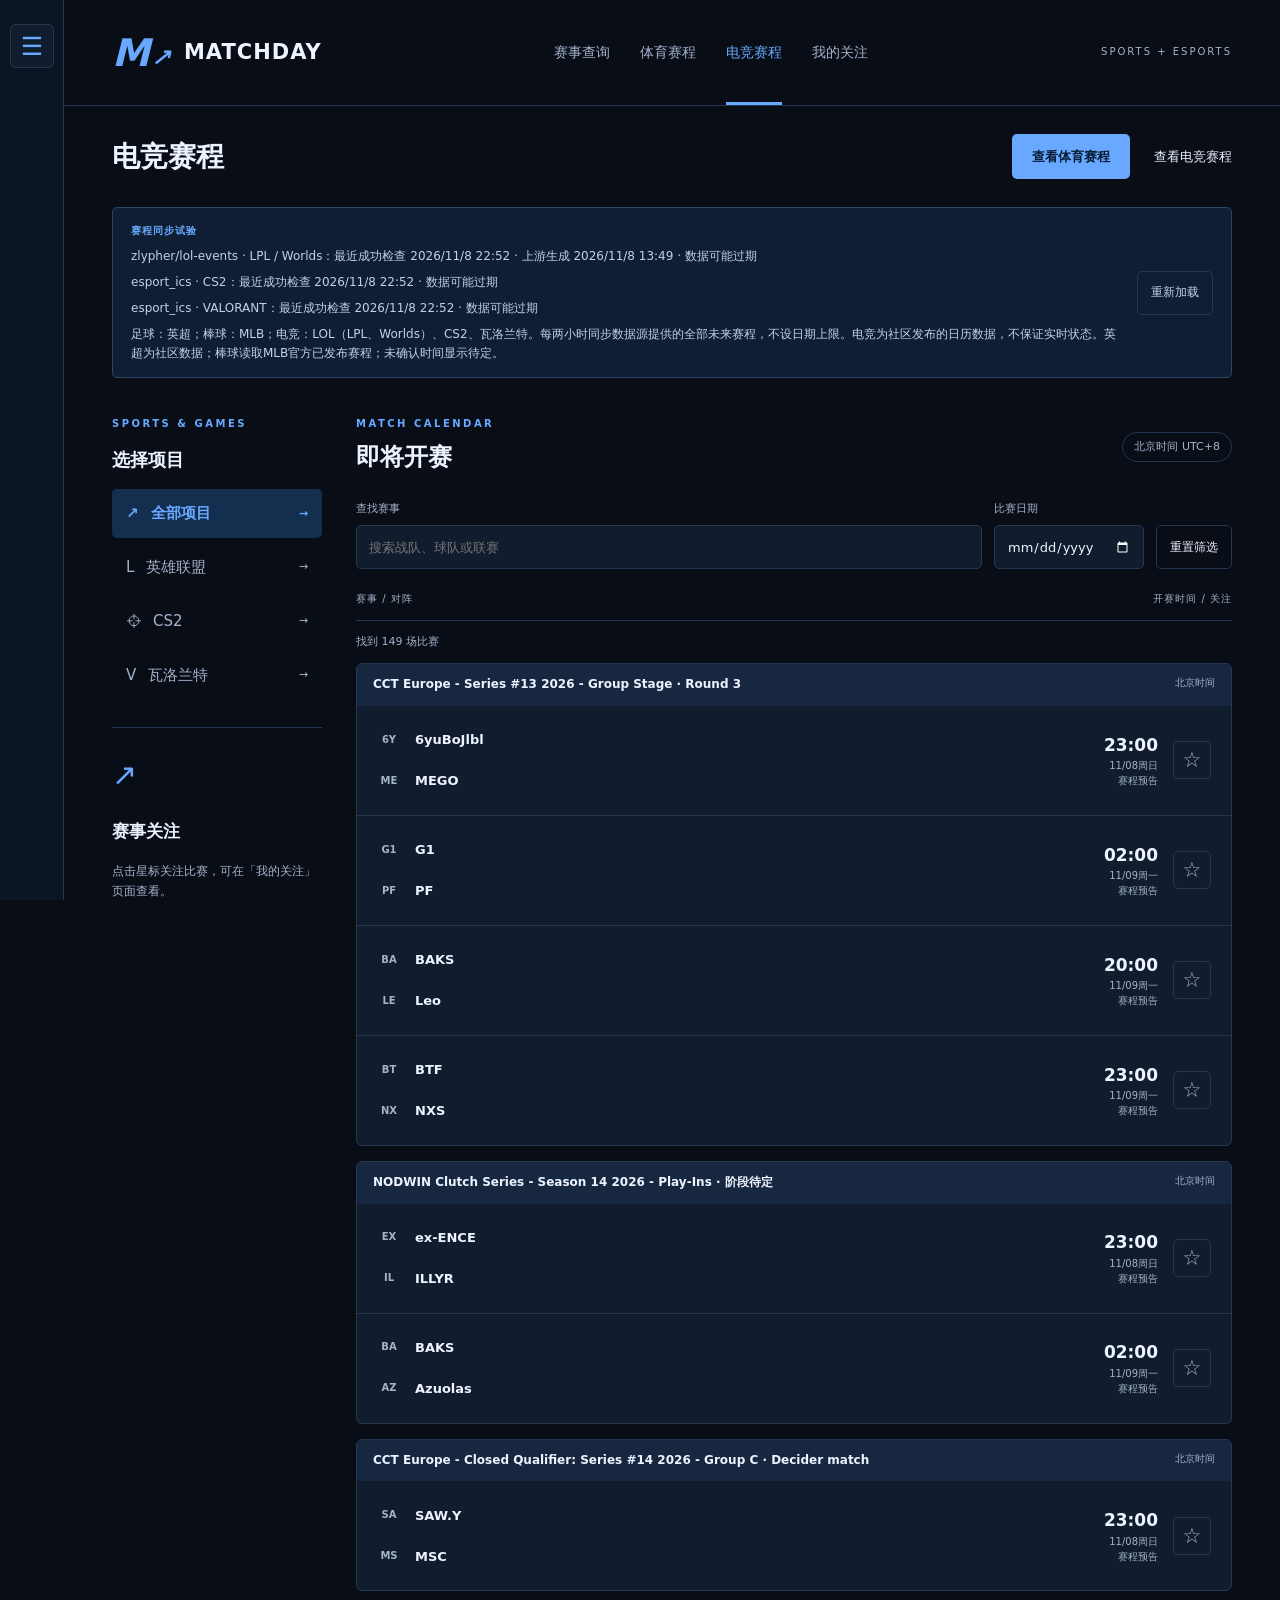
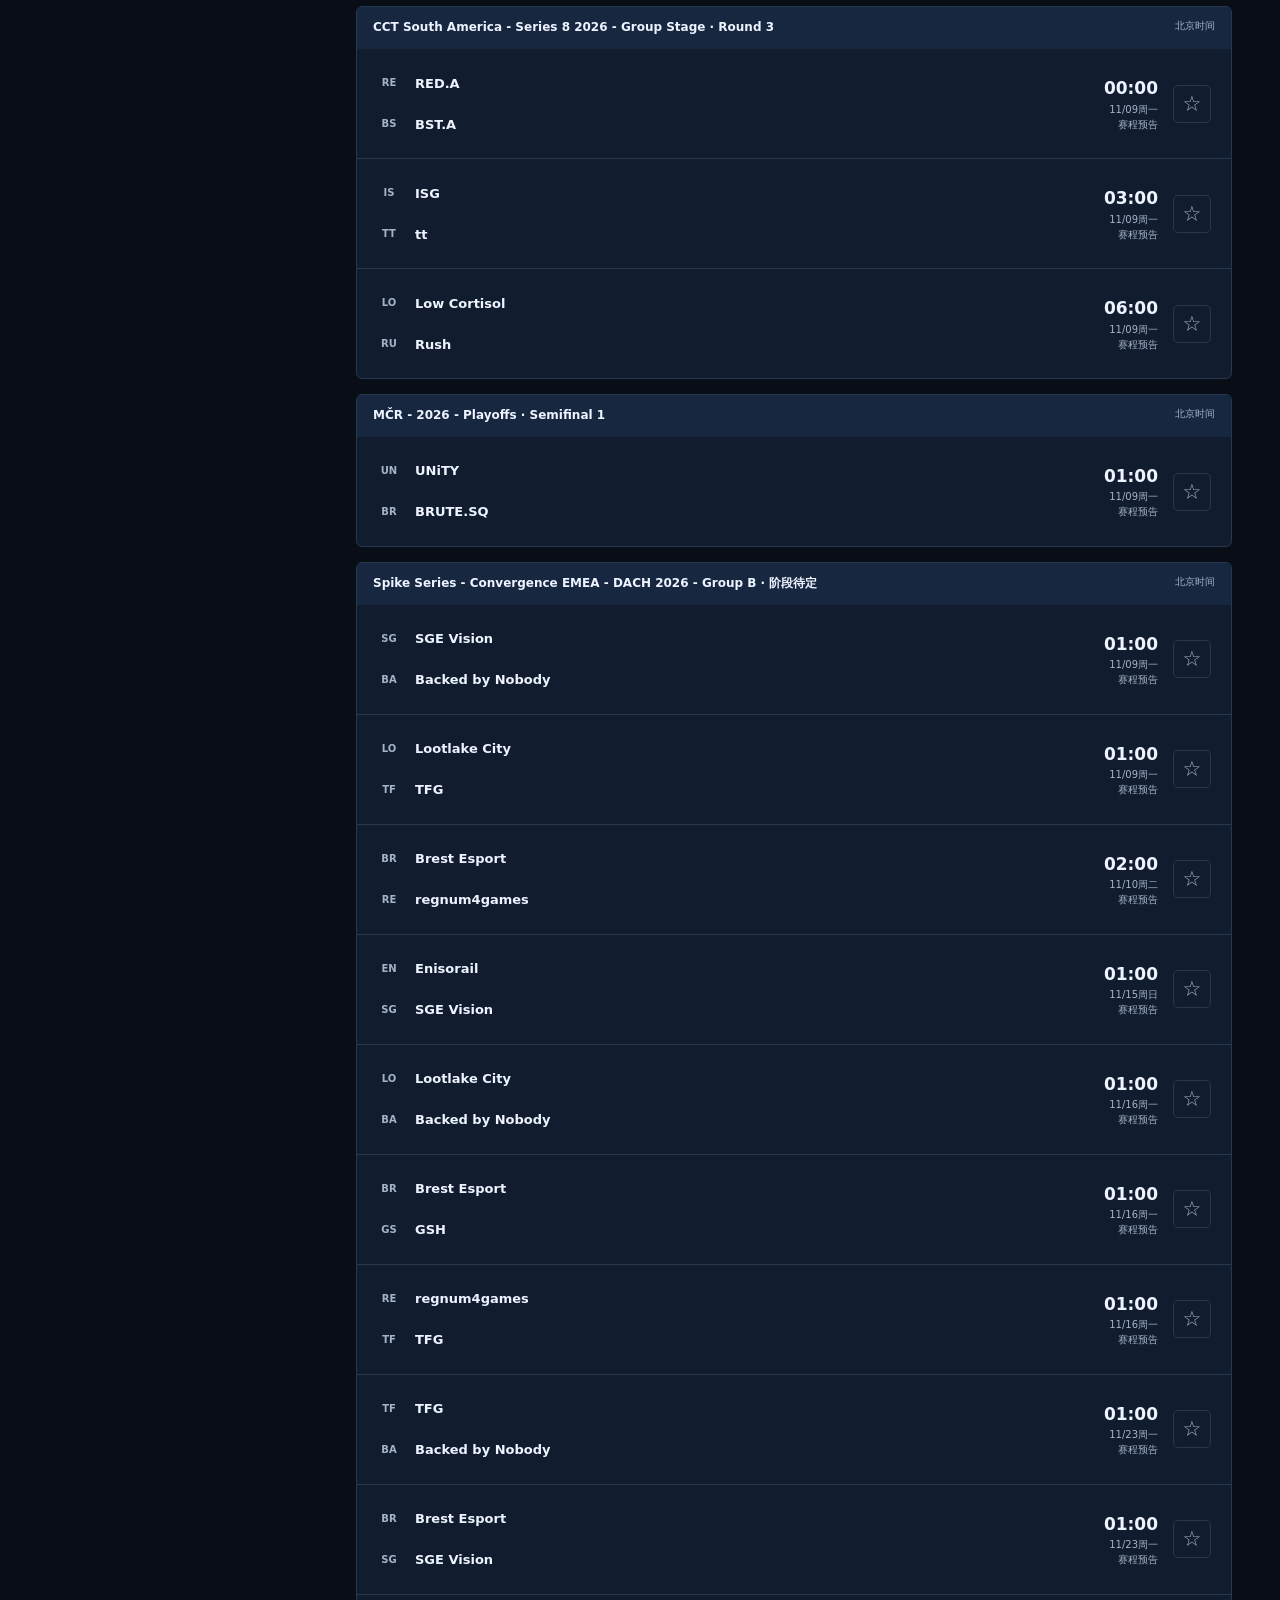
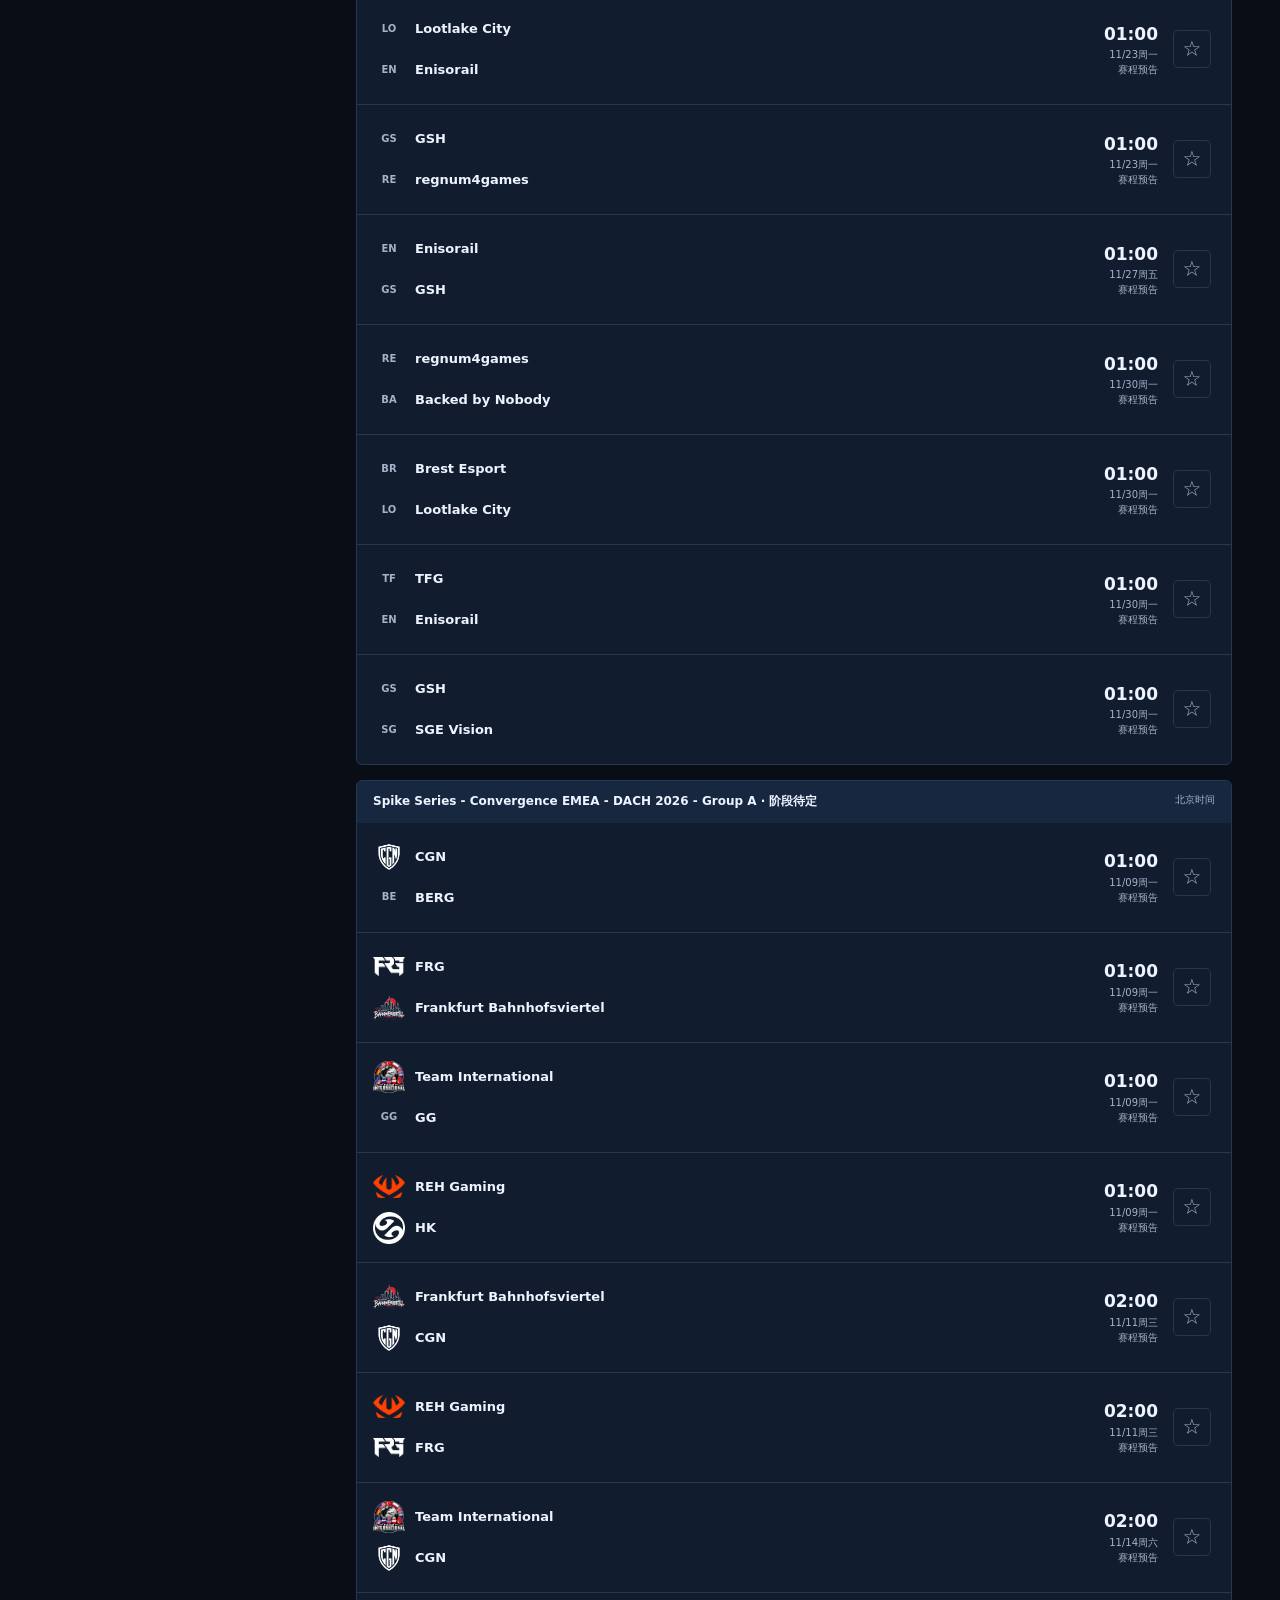
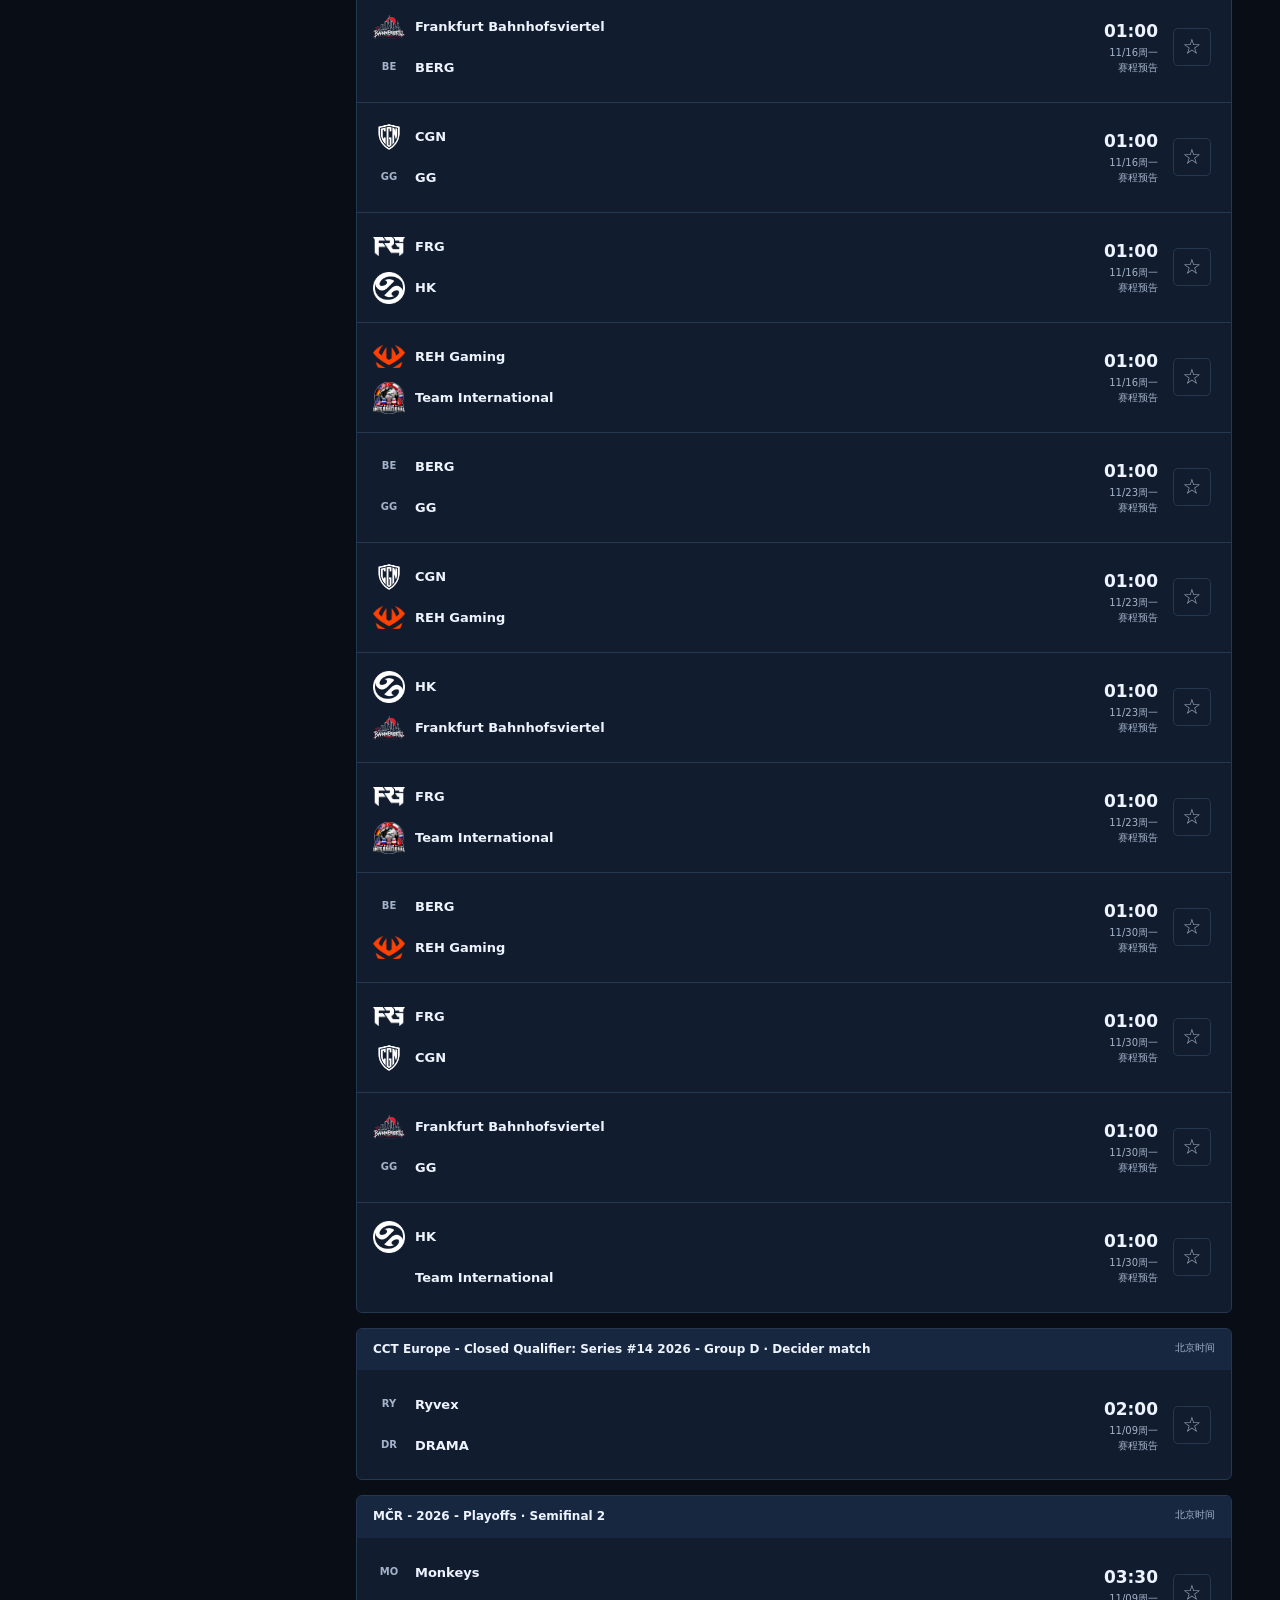
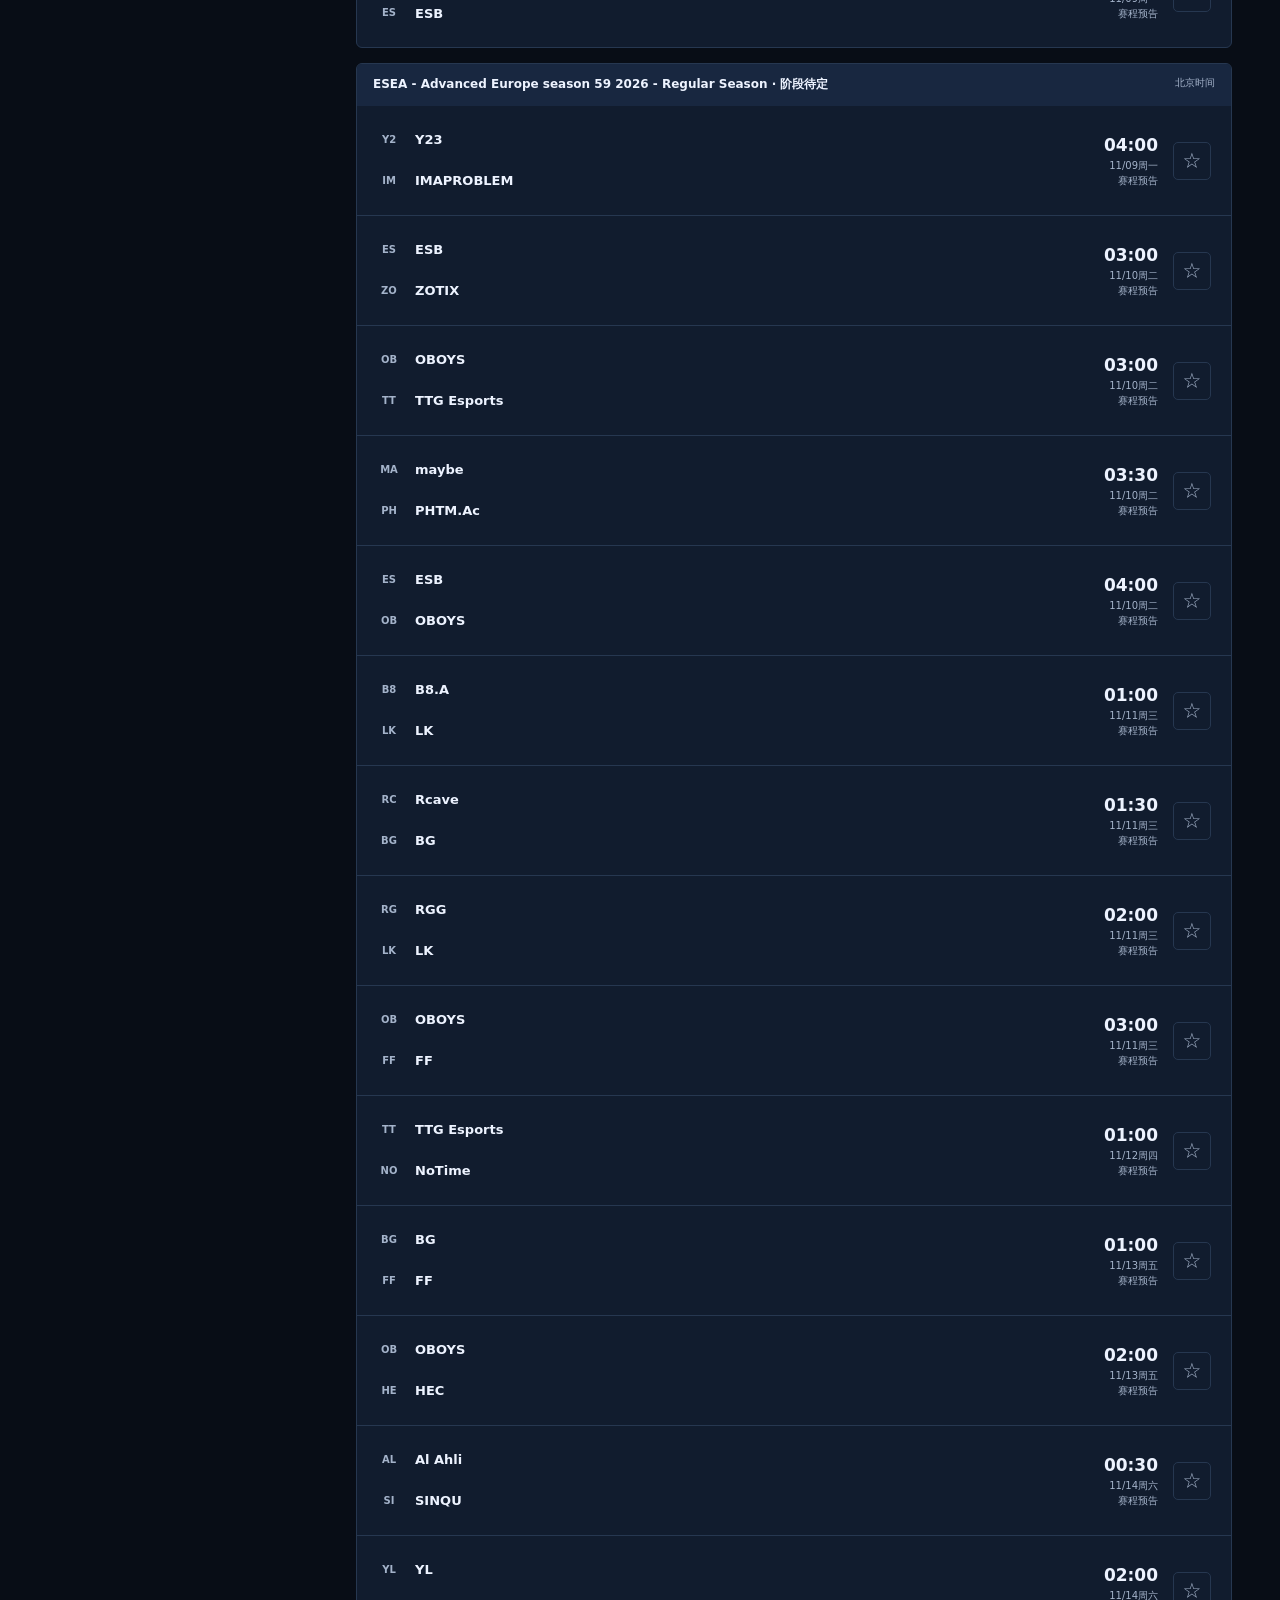
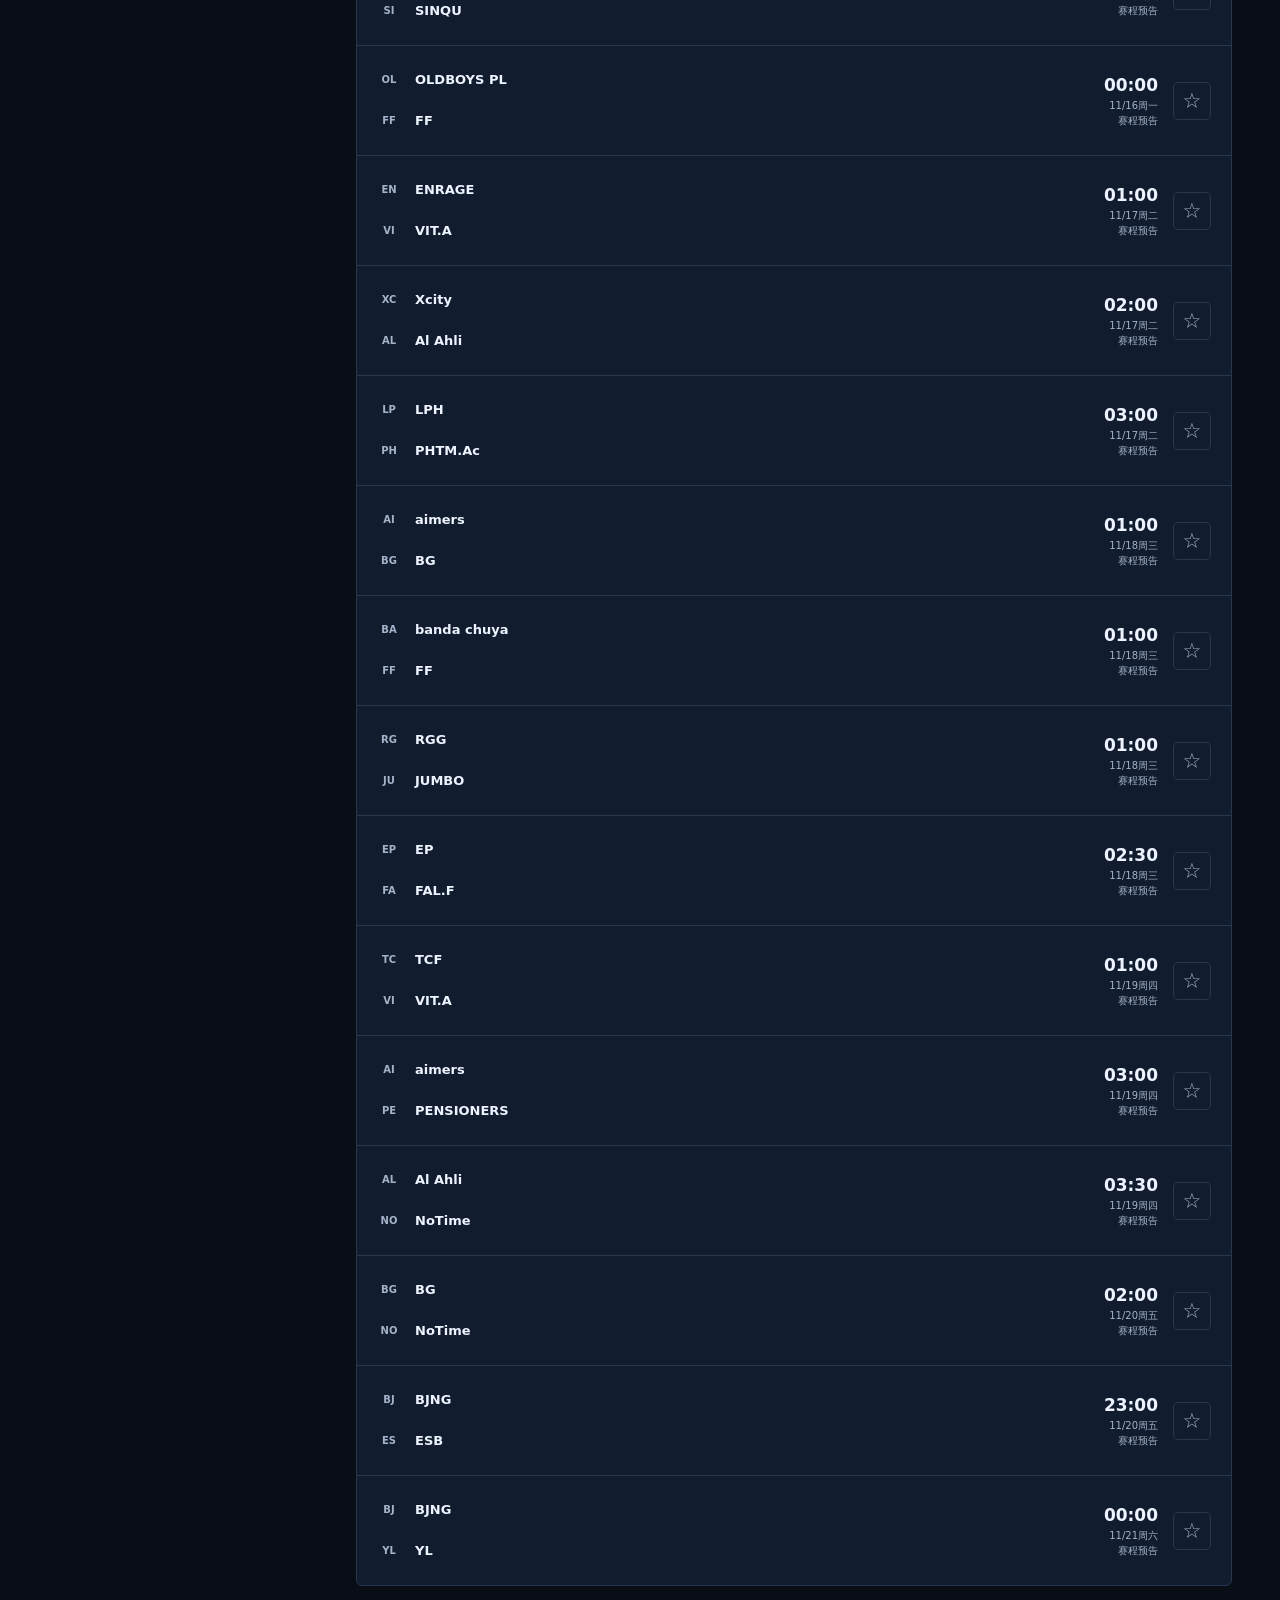
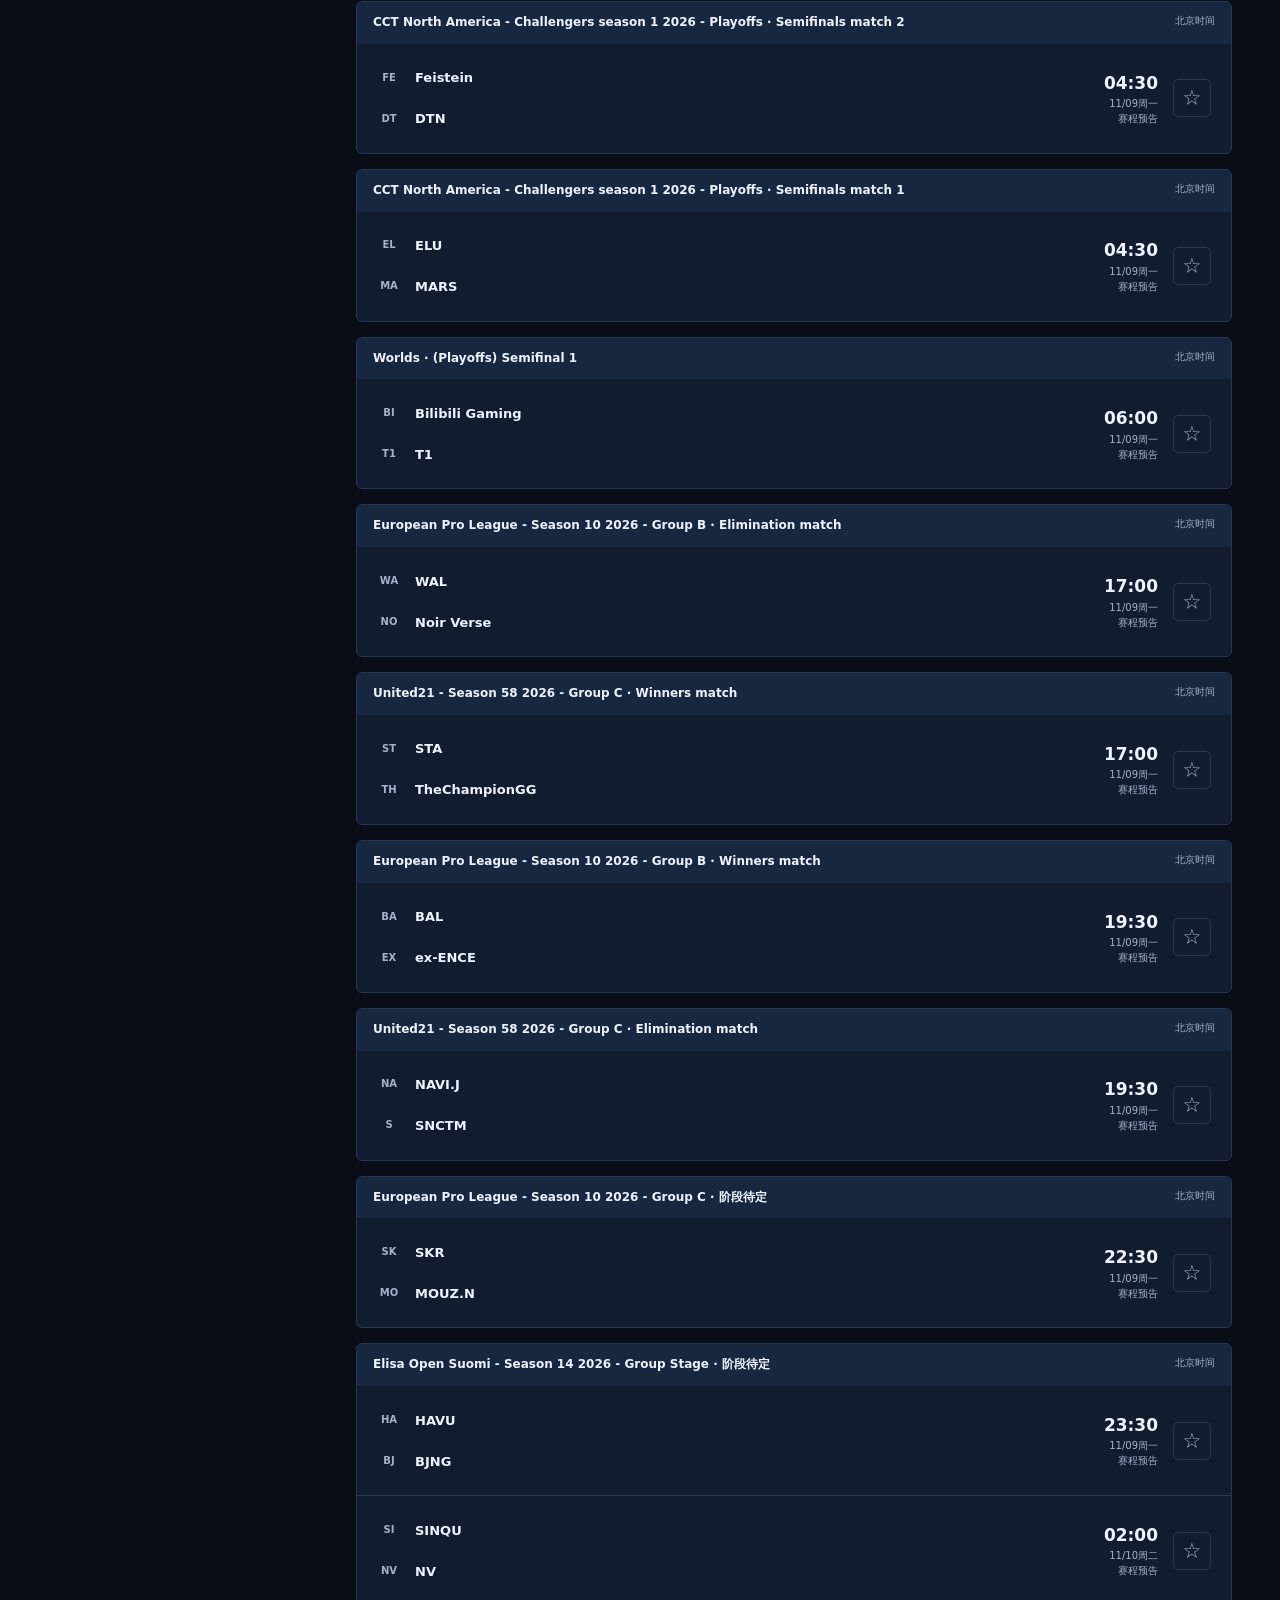
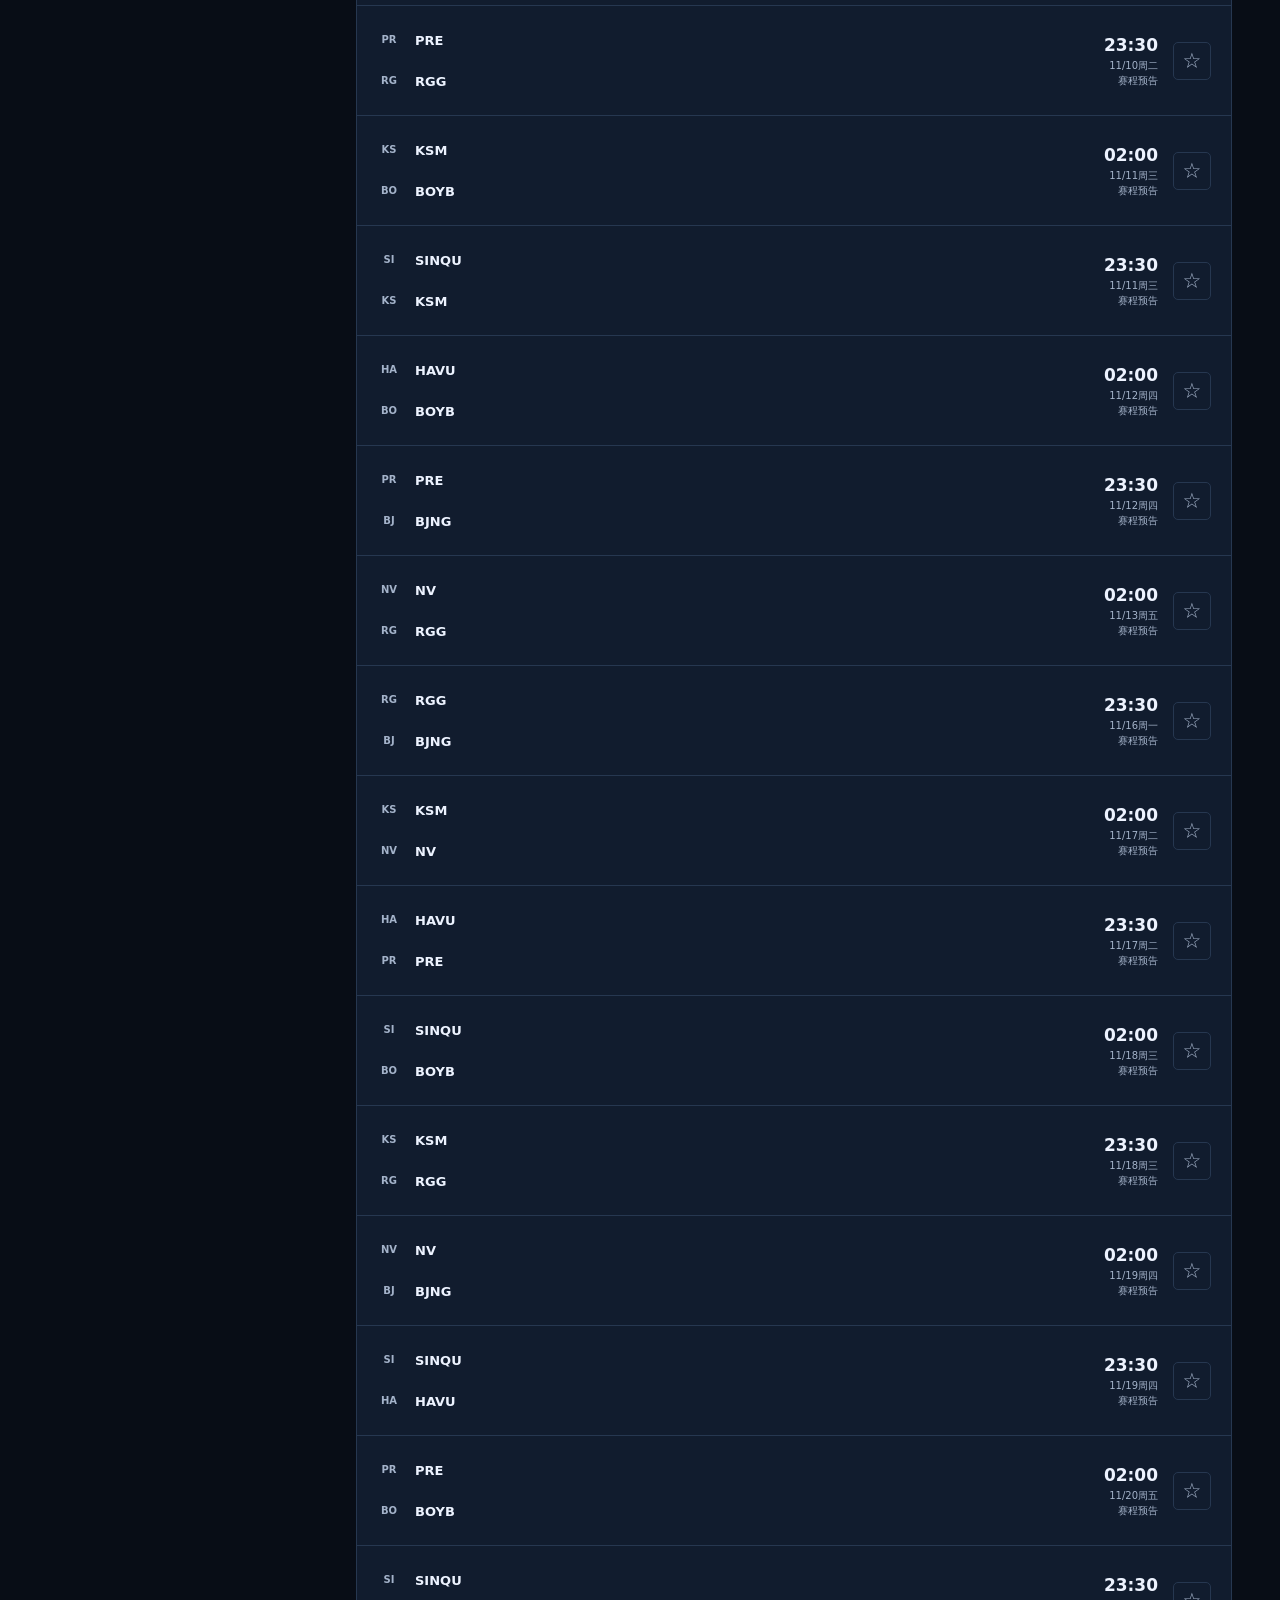
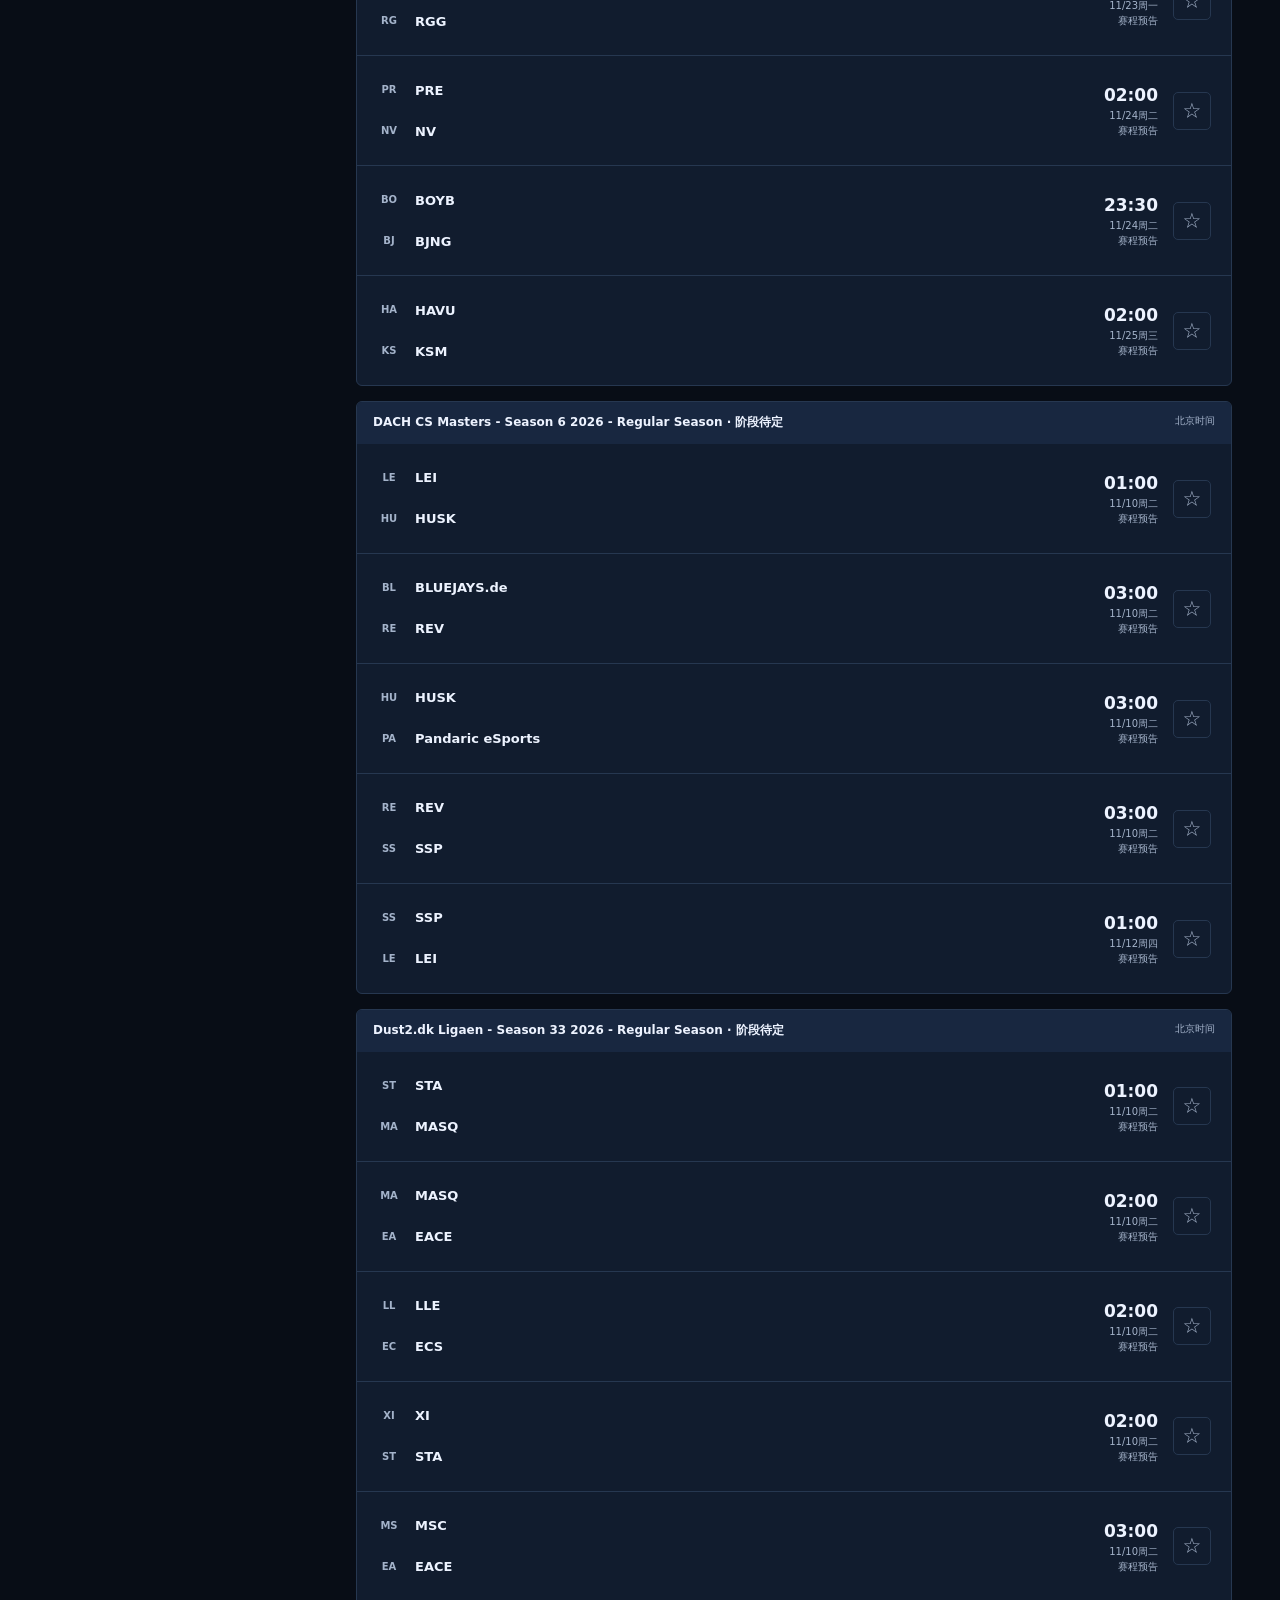
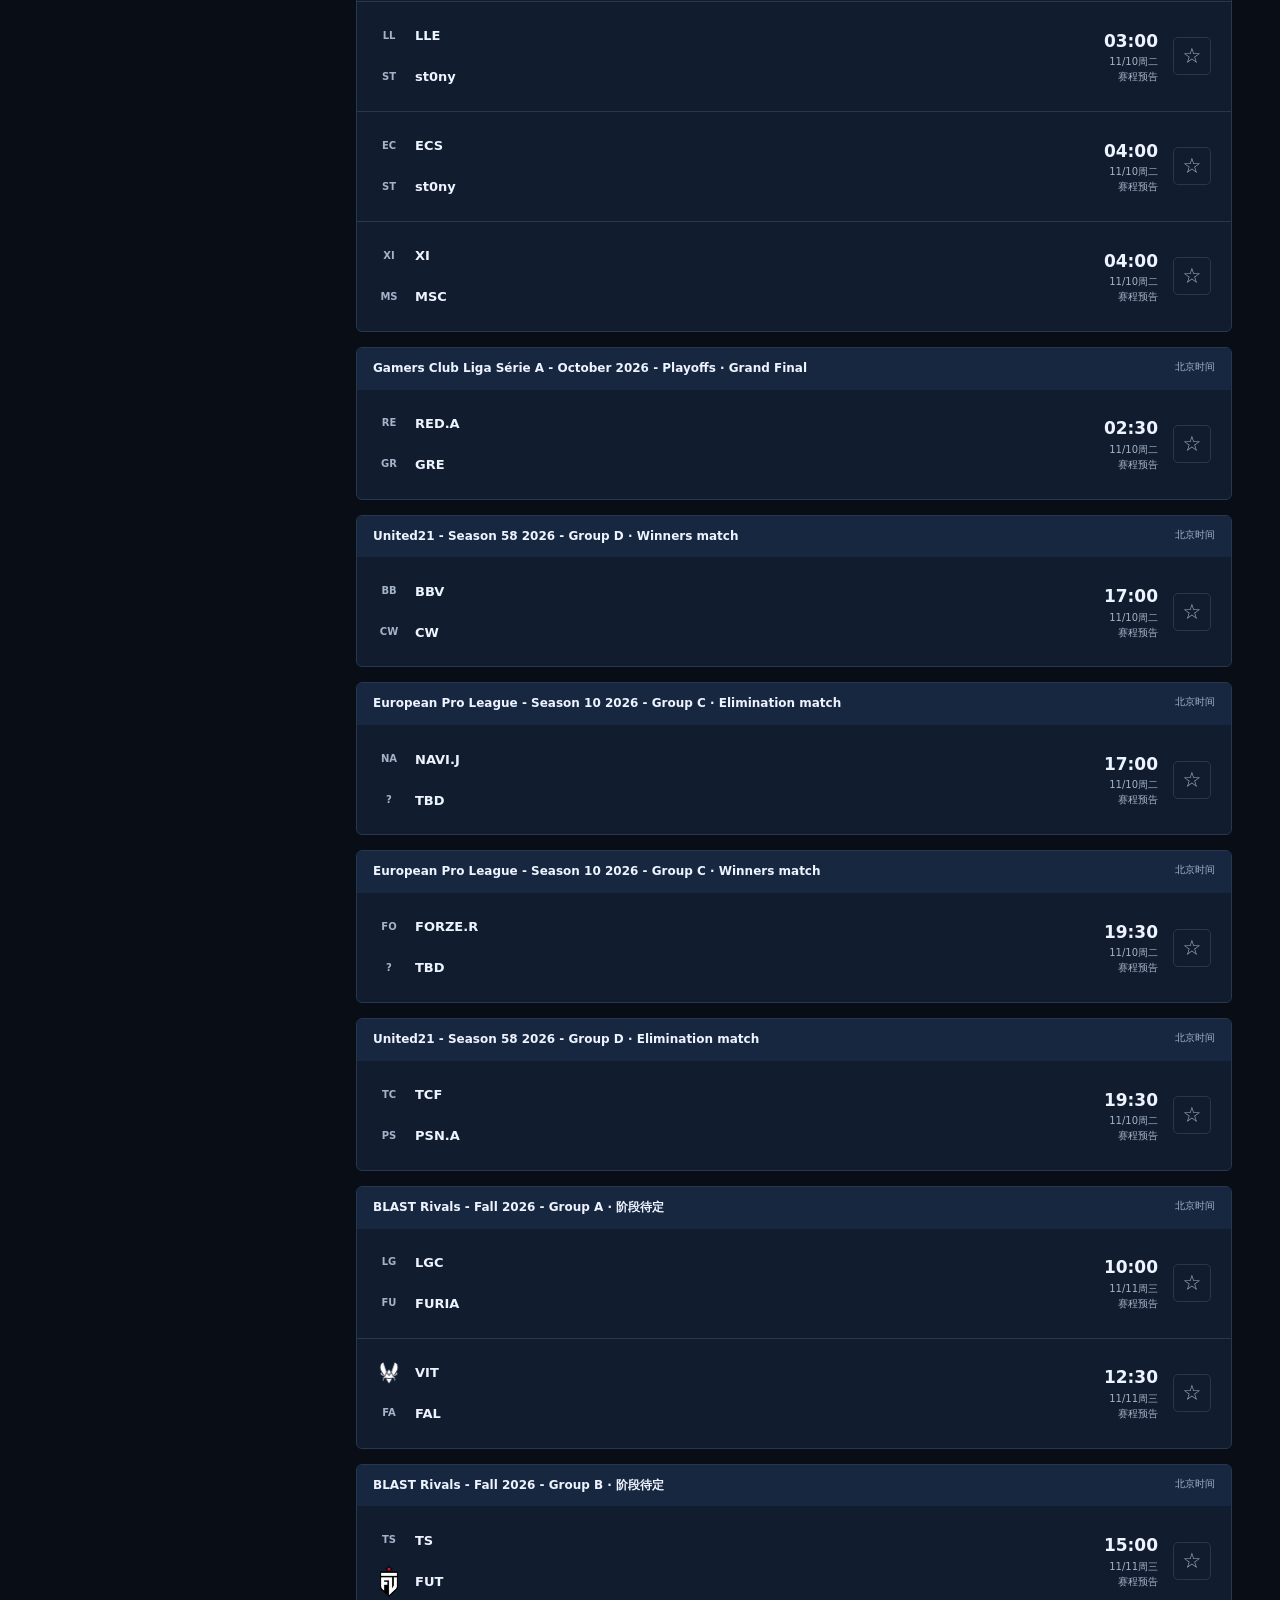
==== commit 3436f960: "feat: load all published MLB future fixtures from public Stats API" ====
--- a/esports.html
+++ b/esports.html
@@ -1,11 +1,11 @@
 <!doctype html>
 <html lang="zh-CN">
-<head><meta charset="utf-8"><meta name="viewport" content="width=device-width,initial-scale=1"><meta name="description" content="赛点 MATCHDAY：体育与电竞赛程查询原型。"><title>电竞赛程 · 赛点 MATCHDAY</title><link rel="stylesheet" href="styles.css?v=20261108-baseball"><script src="app.js?v=20261108-baseball" defer></script></head>
+<head><meta charset="utf-8"><meta name="viewport" content="width=device-width,initial-scale=1"><meta name="description" content="赛点 MATCHDAY：体育与电竞赛程查询原型。"><title>电竞赛程 · 赛点 MATCHDAY</title><link rel="stylesheet" href="styles.css?v=20261108-mlb-live"><script src="app.js?v=20261108-mlb-live" defer></script></head>
 <body data-page="esports"><a class="skip" href="#main">跳到主要内容</a>
 <aside class="navigation-rail" aria-label="侧边导航"><button id="navigation-toggle" type="button" aria-expanded="false" aria-controls="navigation-panel" aria-label="展开侧边导航">☰</button><nav id="navigation-panel" aria-label="侧边导航内容" hidden></nav></aside>
 <header class="header"><a class="brand" href="index.html"><span class="brand-icon" aria-hidden="true">M<span>↗</span></span><span>MATCHDAY</span></a><nav aria-label="主导航"><a href="index.html">赛事查询</a><a href="sports.html">体育赛程</a><a href="esports.html" aria-current="page">电竞赛程</a><a href="favorites.html">我的关注</a></nav><span class="edition">SPORTS + ESPORTS</span></header>
 <main id="main"><section class="page-heading"><h1>电竞赛程</h1><div class="page-links"><a class="primary" href="sports.html">查看体育赛程</a><a href="esports.html">查看电竞赛程</a></div></section>
-<aside class="notice"><div><strong>赛程同步试验</strong><div id="sync-status" role="status">正在读取赛程数据…</div><span>足球：英超；棒球：MLB；电竞：LOL（LPL、Worlds）、CS2、瓦洛兰特。每两小时同步数据源提供的全部未来赛程，不设日期上限。电竞为社区发布的日历数据，不保证实时状态。英超和棒球为社区数据，覆盖范围与更新时间取决于上游维护；未确认时间显示待定。</span></div><button id="reload-schedule" class="reset" type="button">重新加载</button></aside>
+<aside class="notice"><div><strong>赛程同步试验</strong><div id="sync-status" role="status">正在读取赛程数据…</div><span>足球：英超；棒球：MLB；电竞：LOL（LPL、Worlds）、CS2、瓦洛兰特。每两小时同步数据源提供的全部未来赛程，不设日期上限。电竞为社区发布的日历数据，不保证实时状态。英超为社区数据；棒球读取MLB官方已发布赛程；未确认时间显示待定。</span></div><button id="reload-schedule" class="reset" type="button">重新加载</button></aside>
 <section class="workspace" aria-labelledby="schedule-title"><aside class="sidebar"><p class="eyebrow">SPORTS &amp; GAMES</p><h2>选择项目</h2><div id="categories"></div><div class="side-note"><span aria-hidden="true">↗</span><h3>赛事关注</h3><p>点击星标关注比赛，可在「我的关注」页面查看。</p></div></aside><div class="schedule"><div class="section-head"><div><p class="eyebrow">MATCH CALENDAR</p><h2 id="schedule-title">即将开赛</h2></div><span class="timezone">北京时间 UTC+8</span></div><form id="filters" class="filters" role="search"><label>查找赛事<input id="search" type="search" placeholder="搜索战队、球队或联赛" autocomplete="off"></label><label>比赛日期<input id="date" type="date"></label><button class="reset" type="reset">重置筛选</button></form><div class="list-head"><span>赛事 / 对阵</span><span>开赛时间 / 关注</span></div><p id="result-count" class="result-count" role="status"></p><div id="matches"></div><noscript><p>请启用 JavaScript 使用赛程筛选与收藏功能。</p></noscript><p id="feedback" role="status" class="feedback"></p></div></section>
 </main>
 <footer><a class="footer-brand" href="index.html">MATCHDAY / 赛点</a><p>体育与电子竞技赛事查询</p><span>2026 · 赛程同步试验</span></footer></body></html>
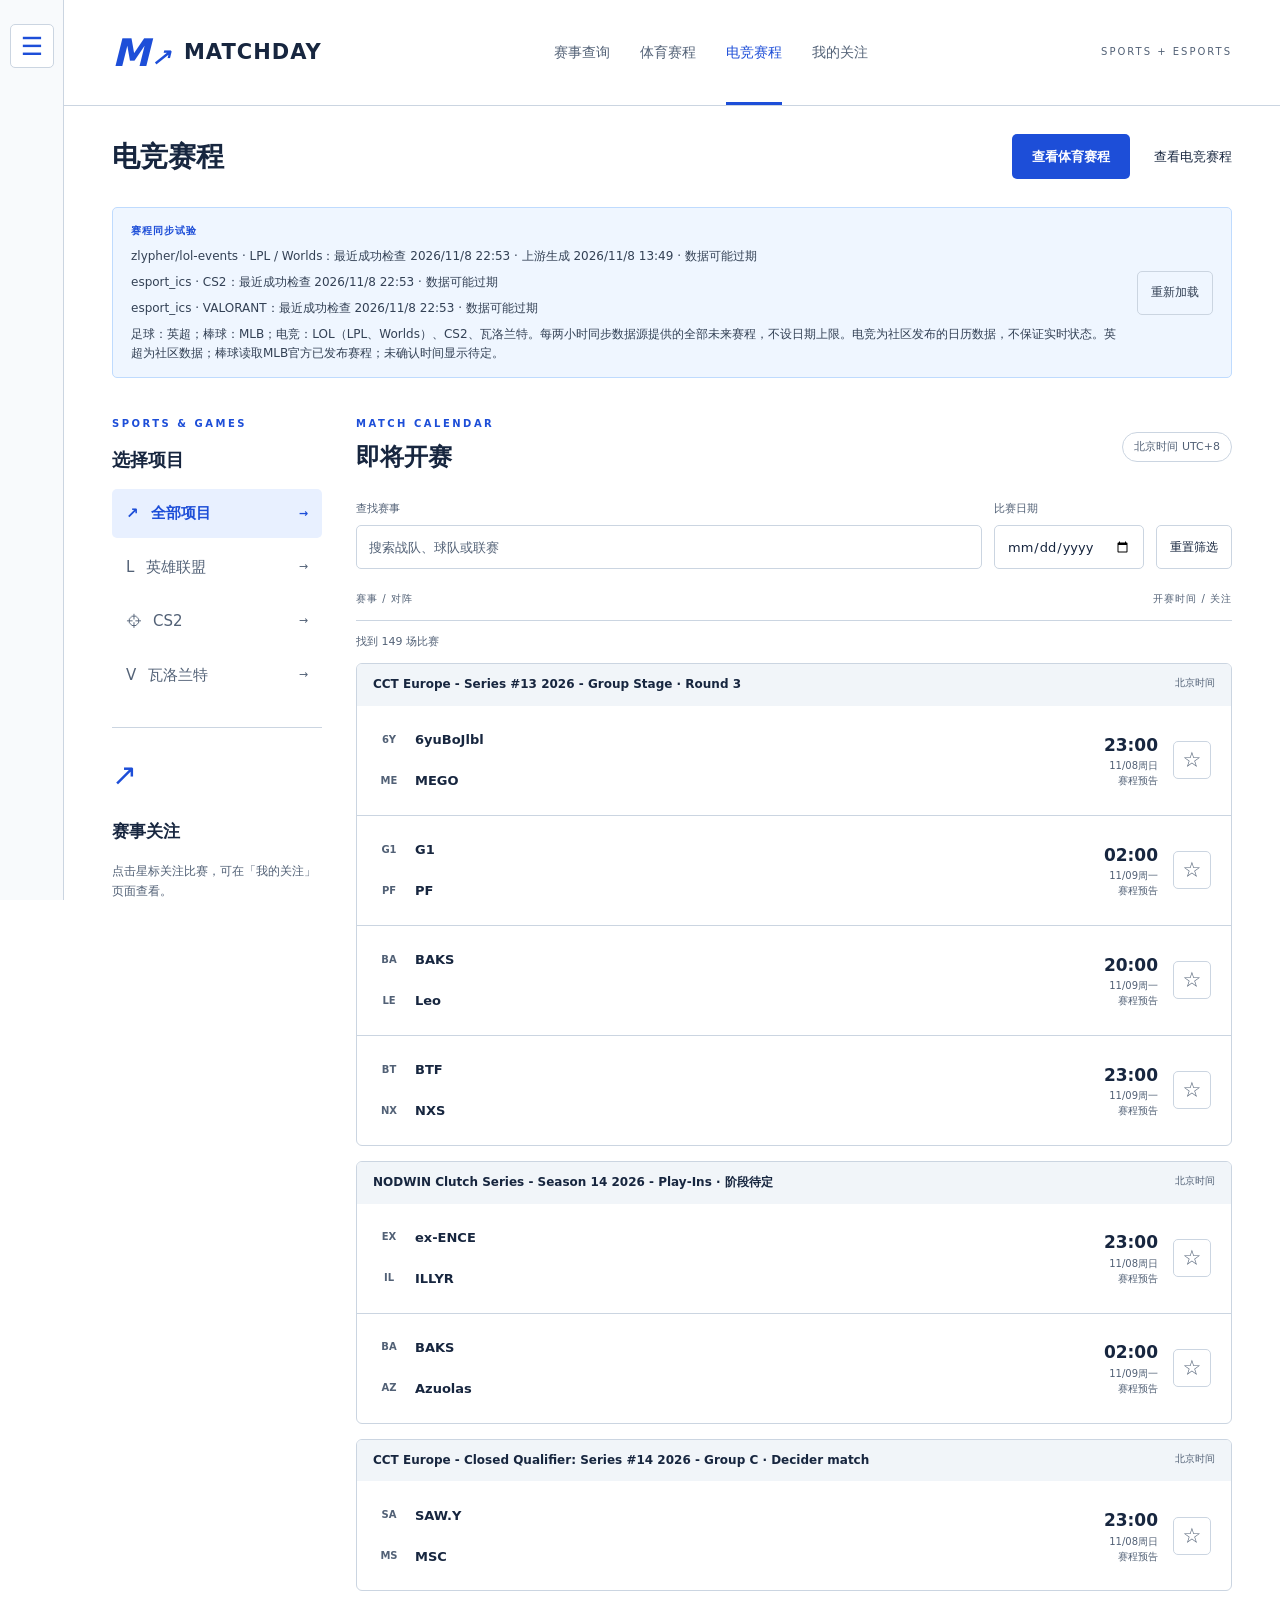
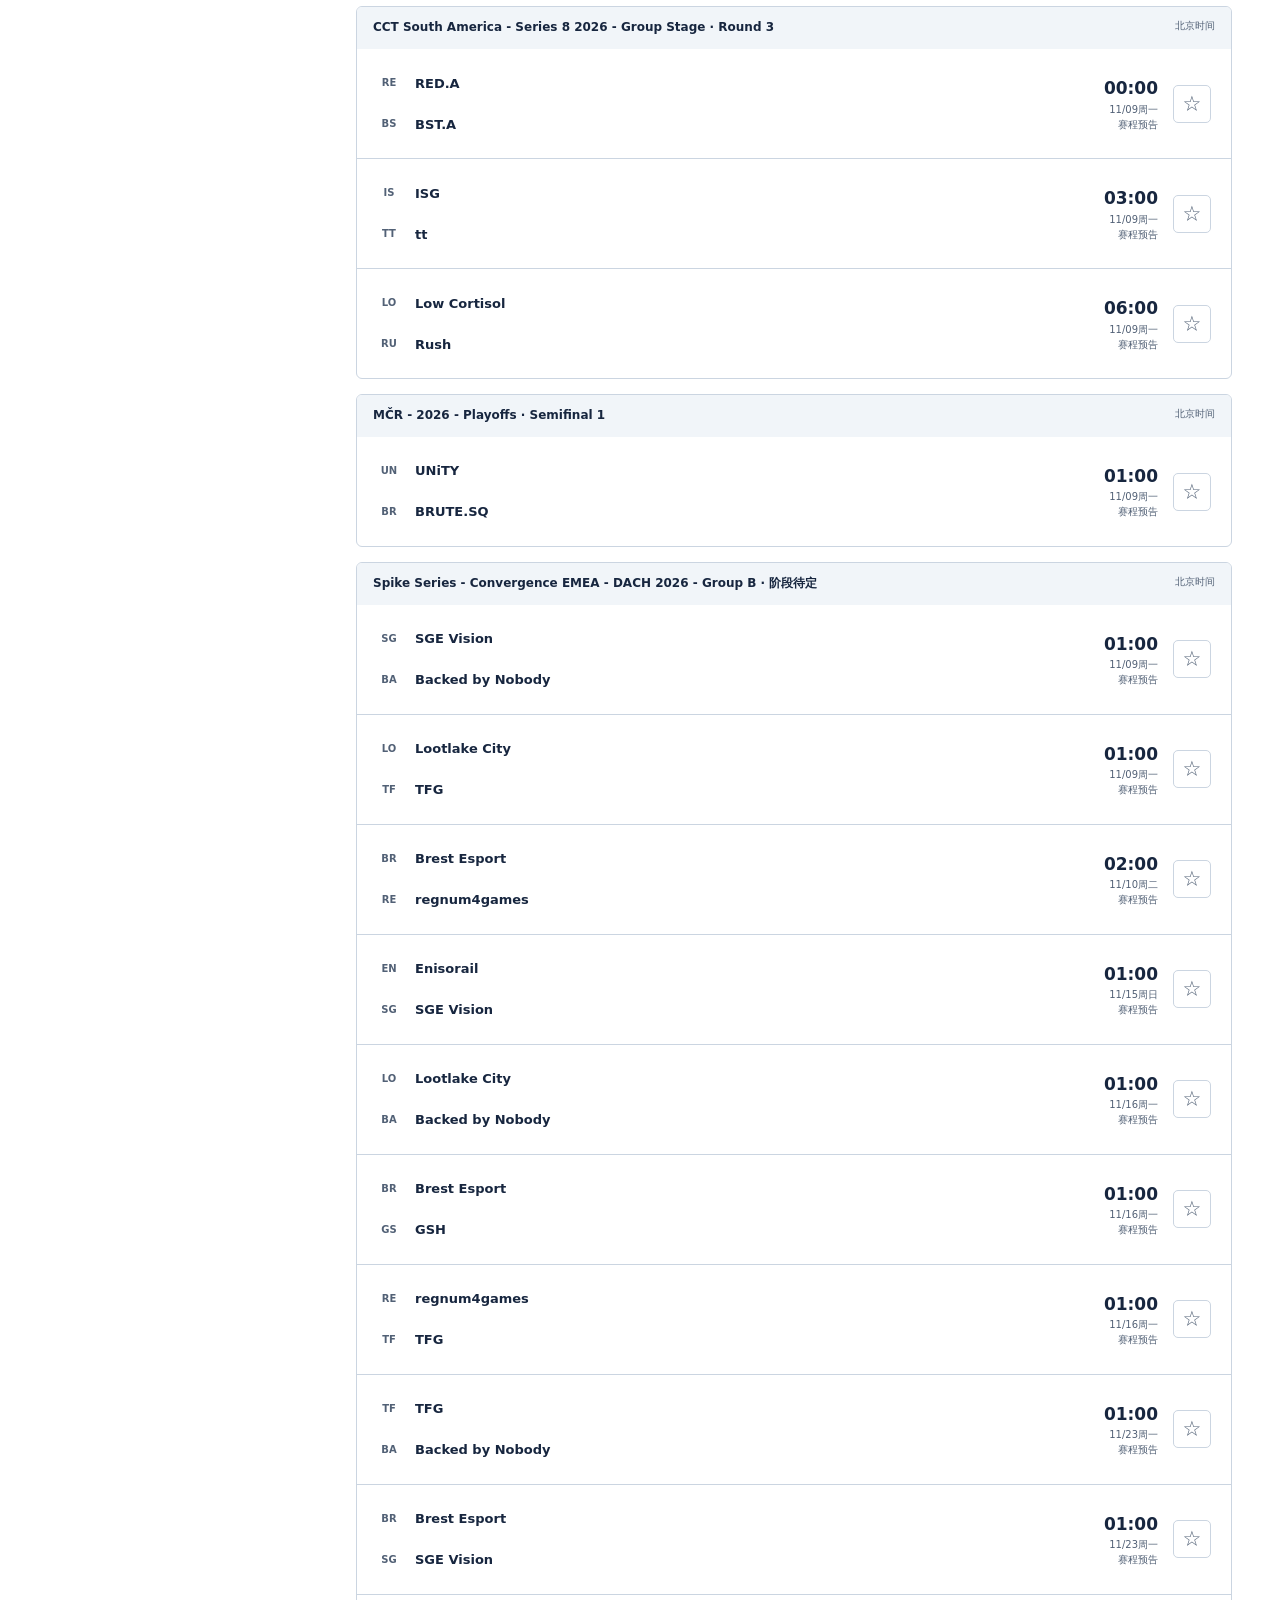
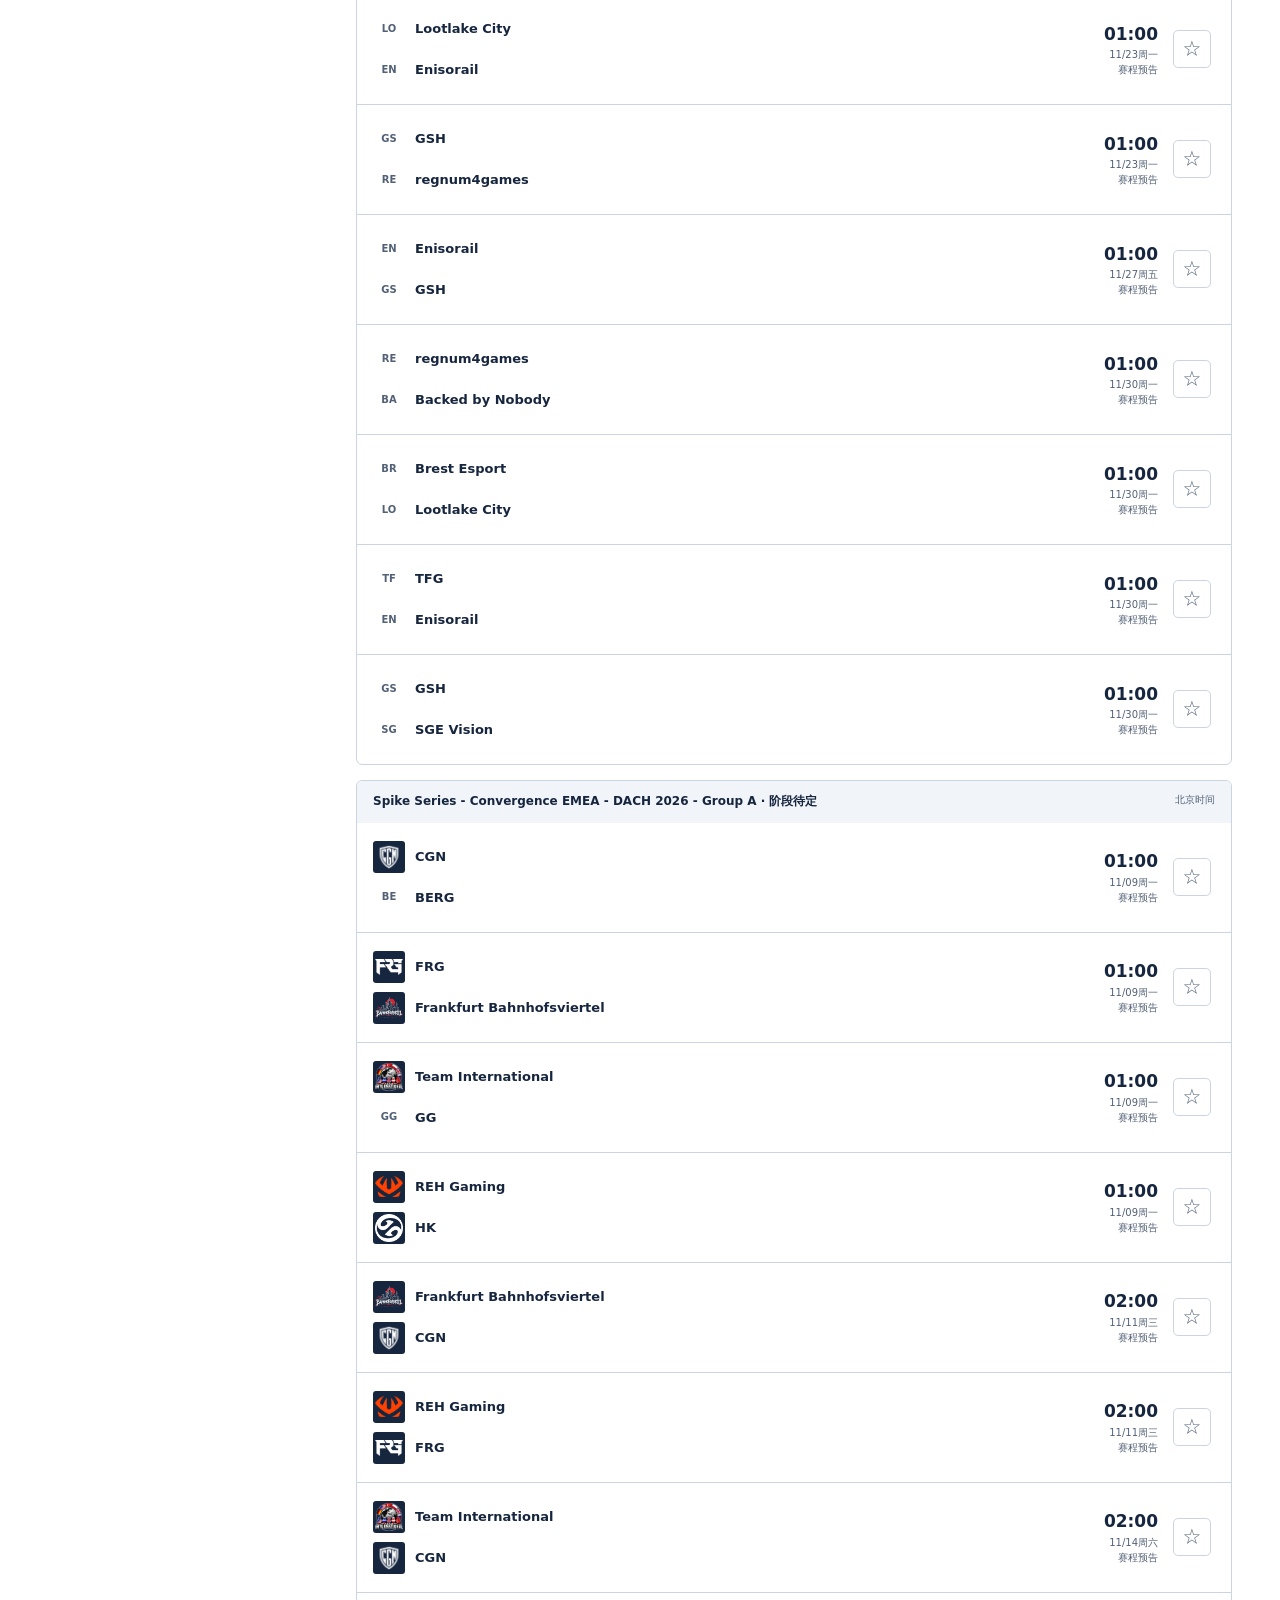
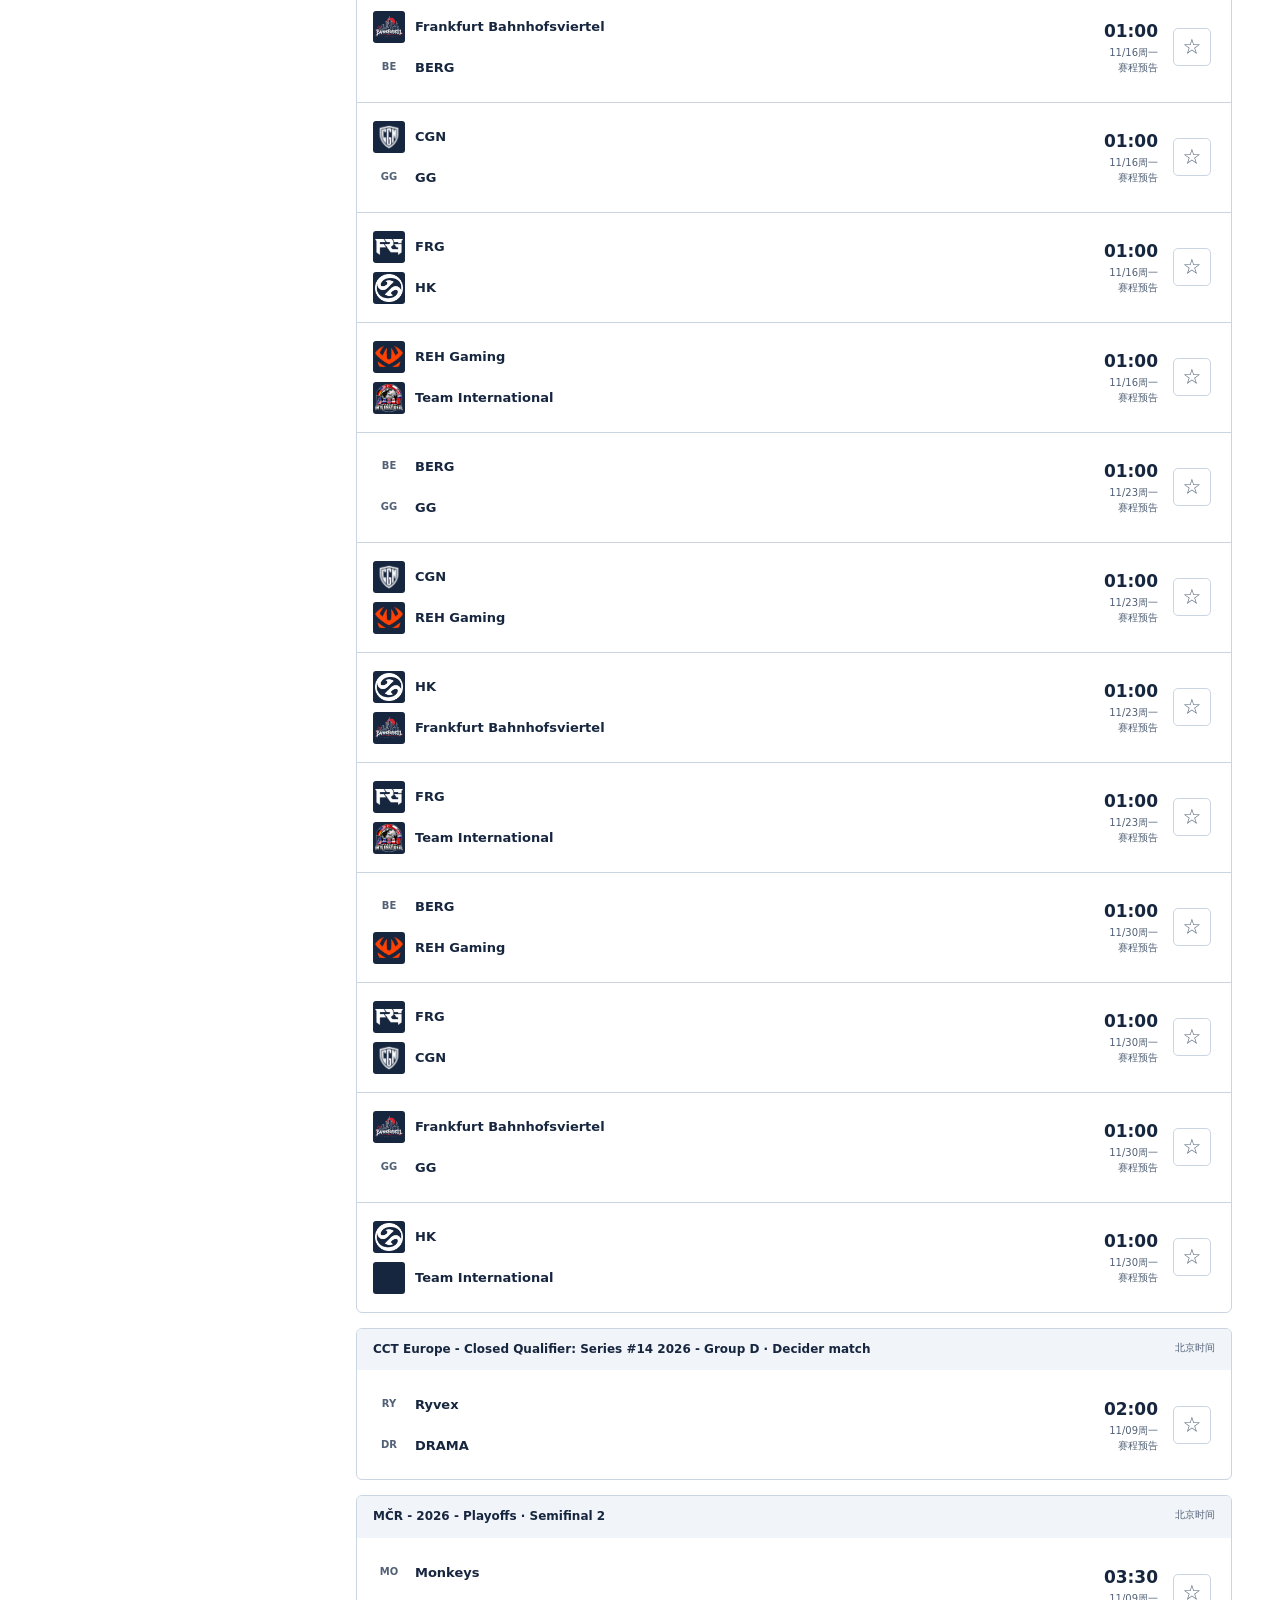
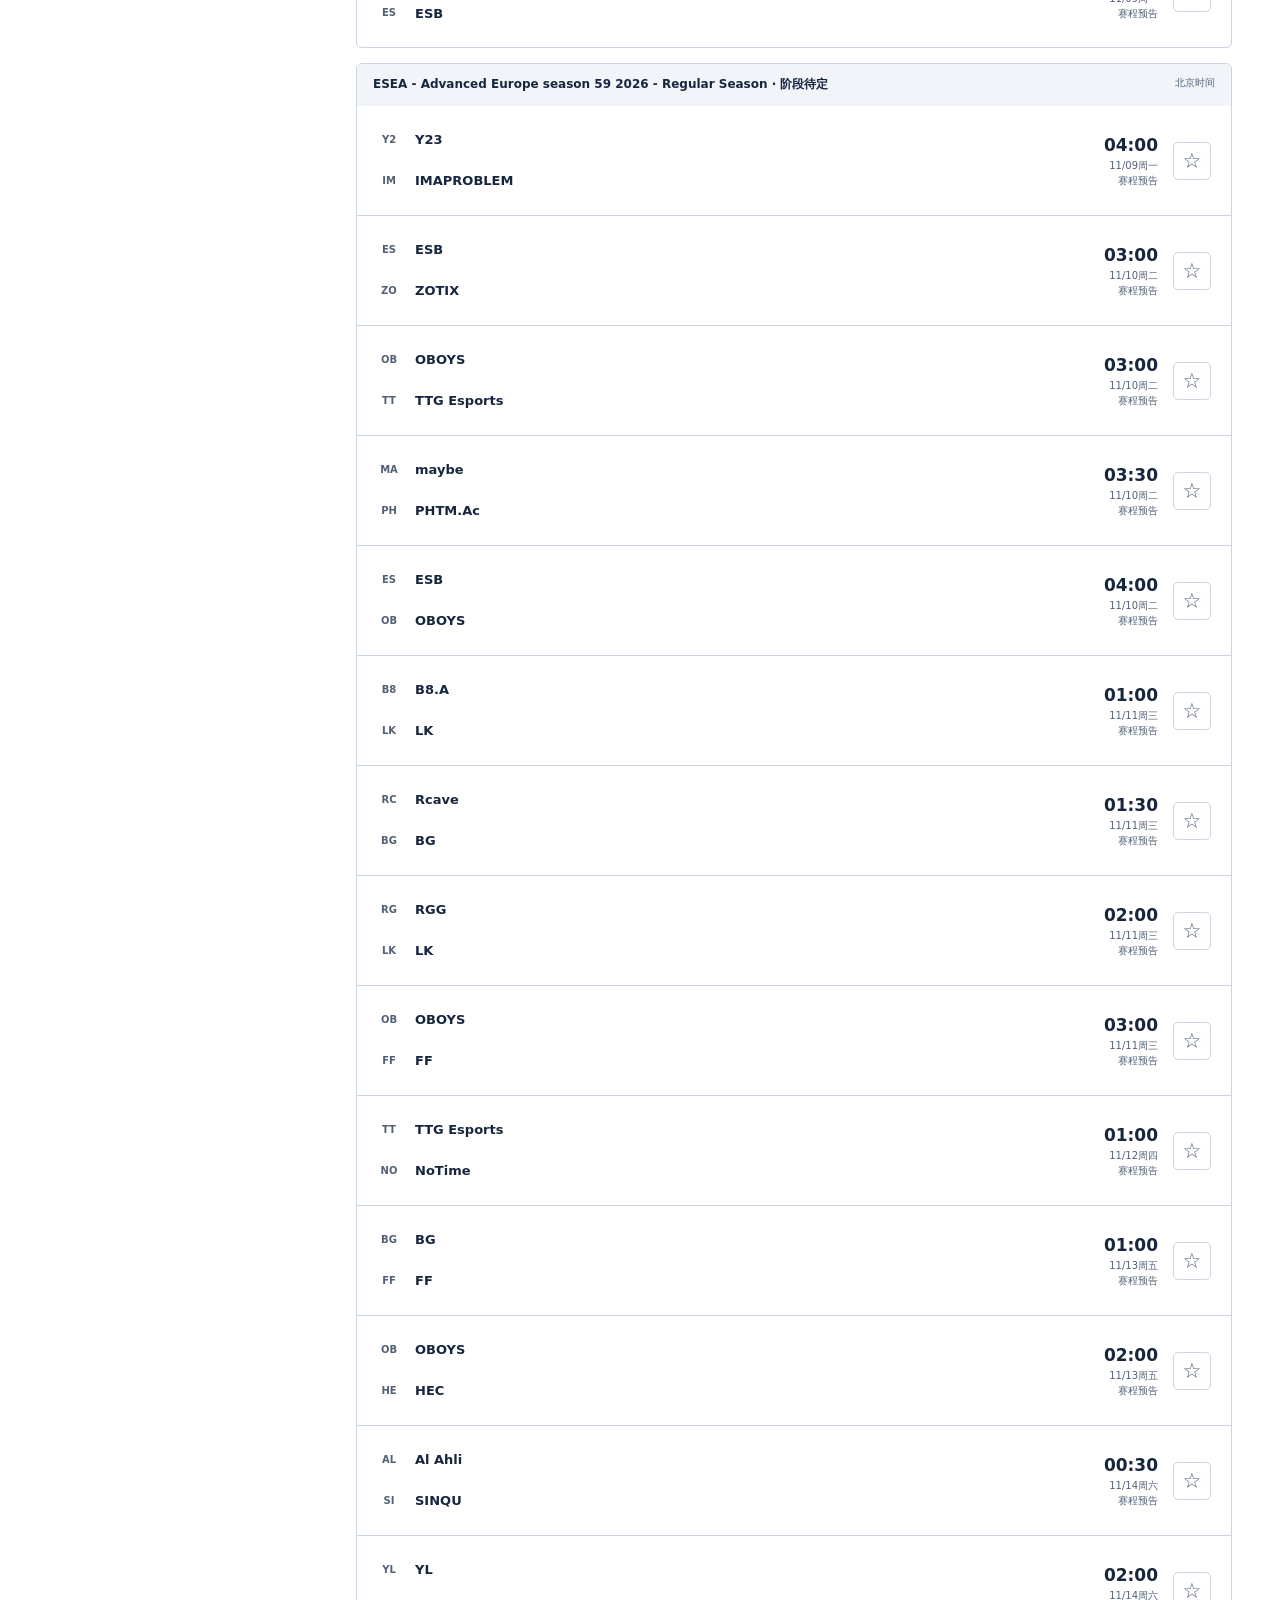
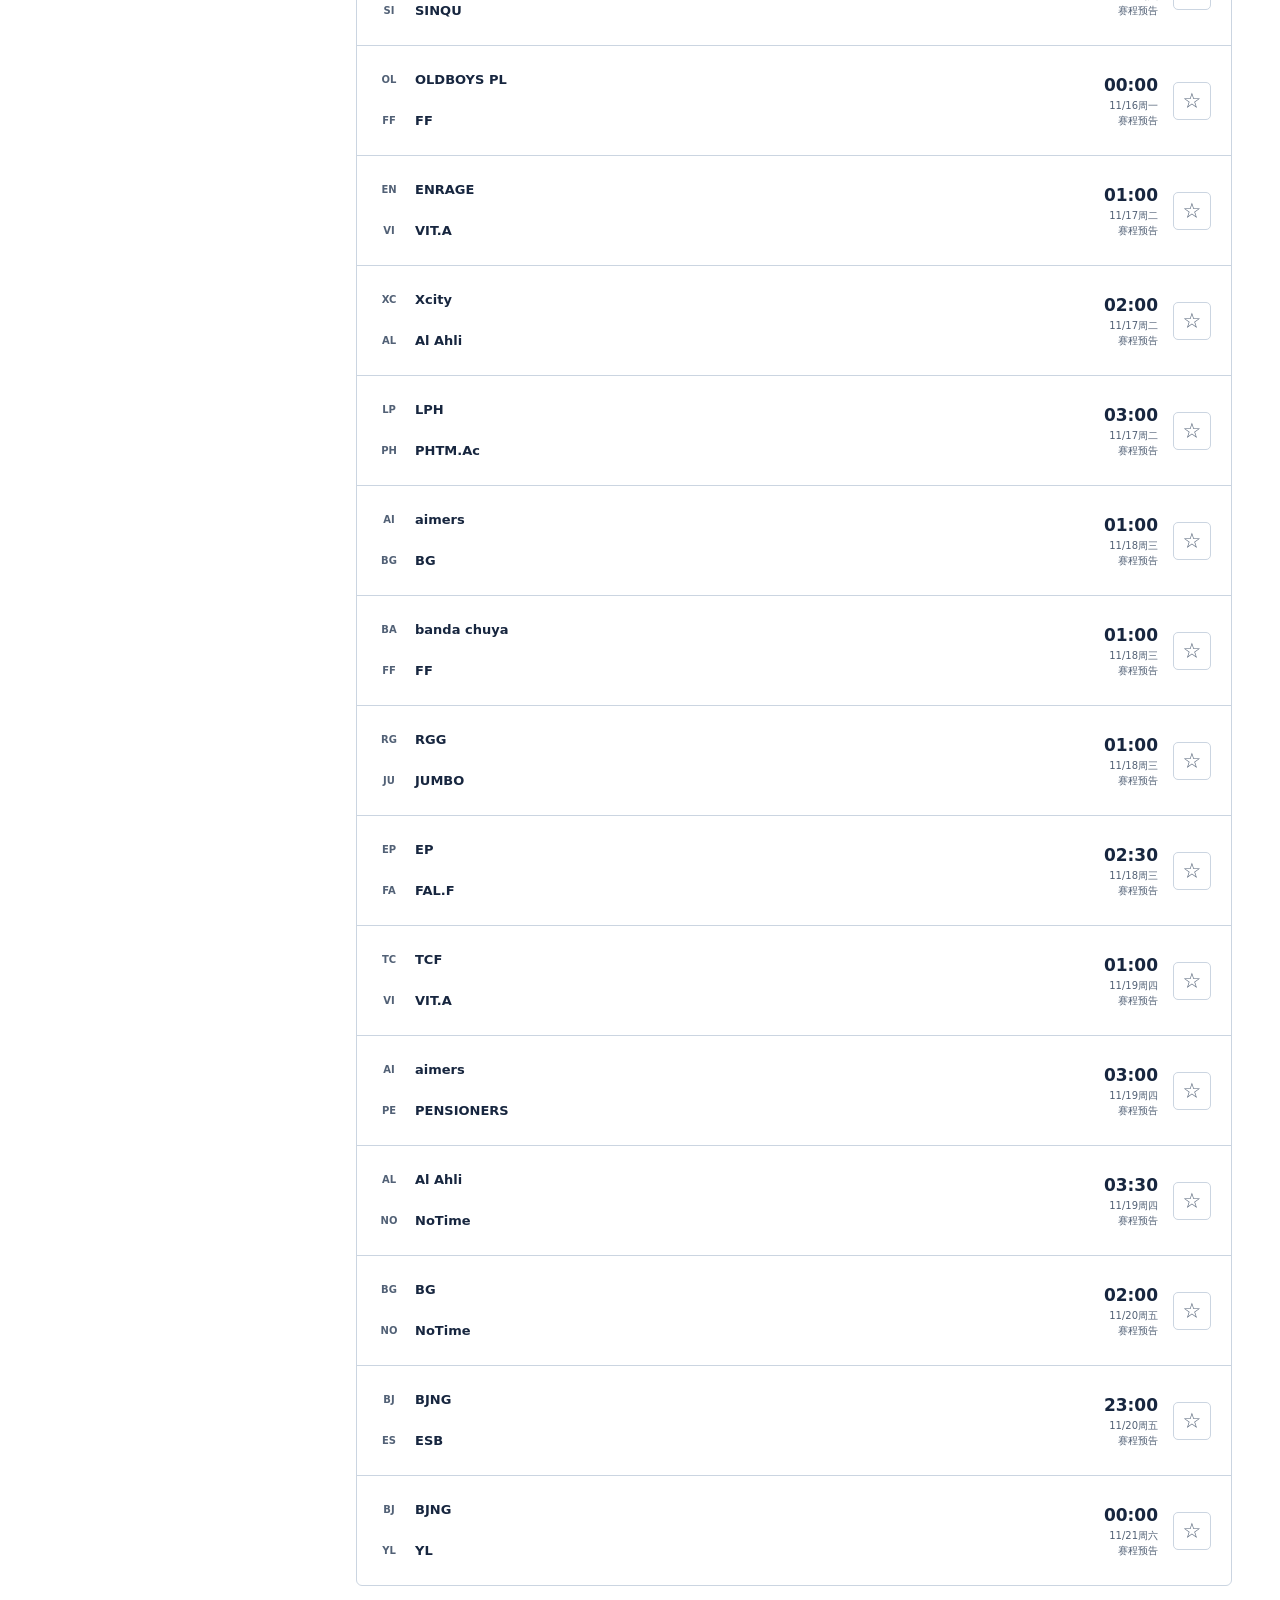
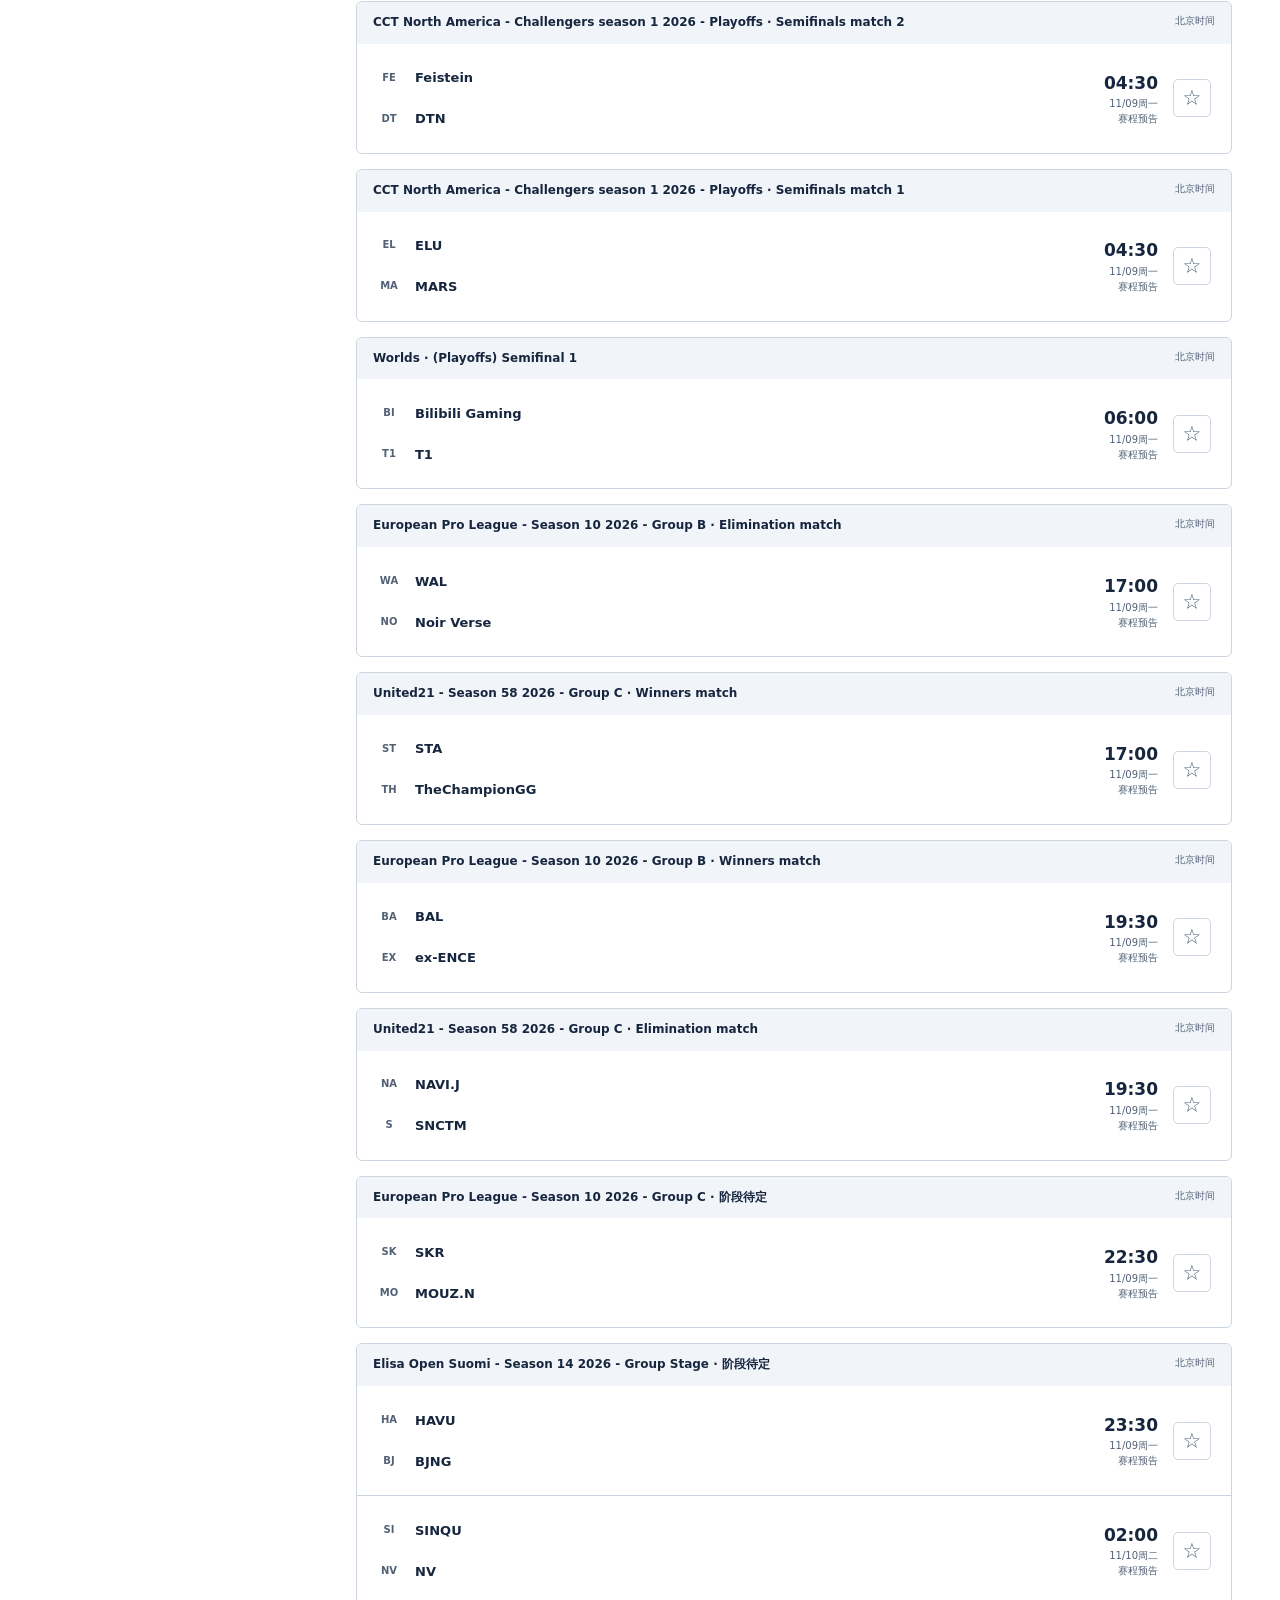
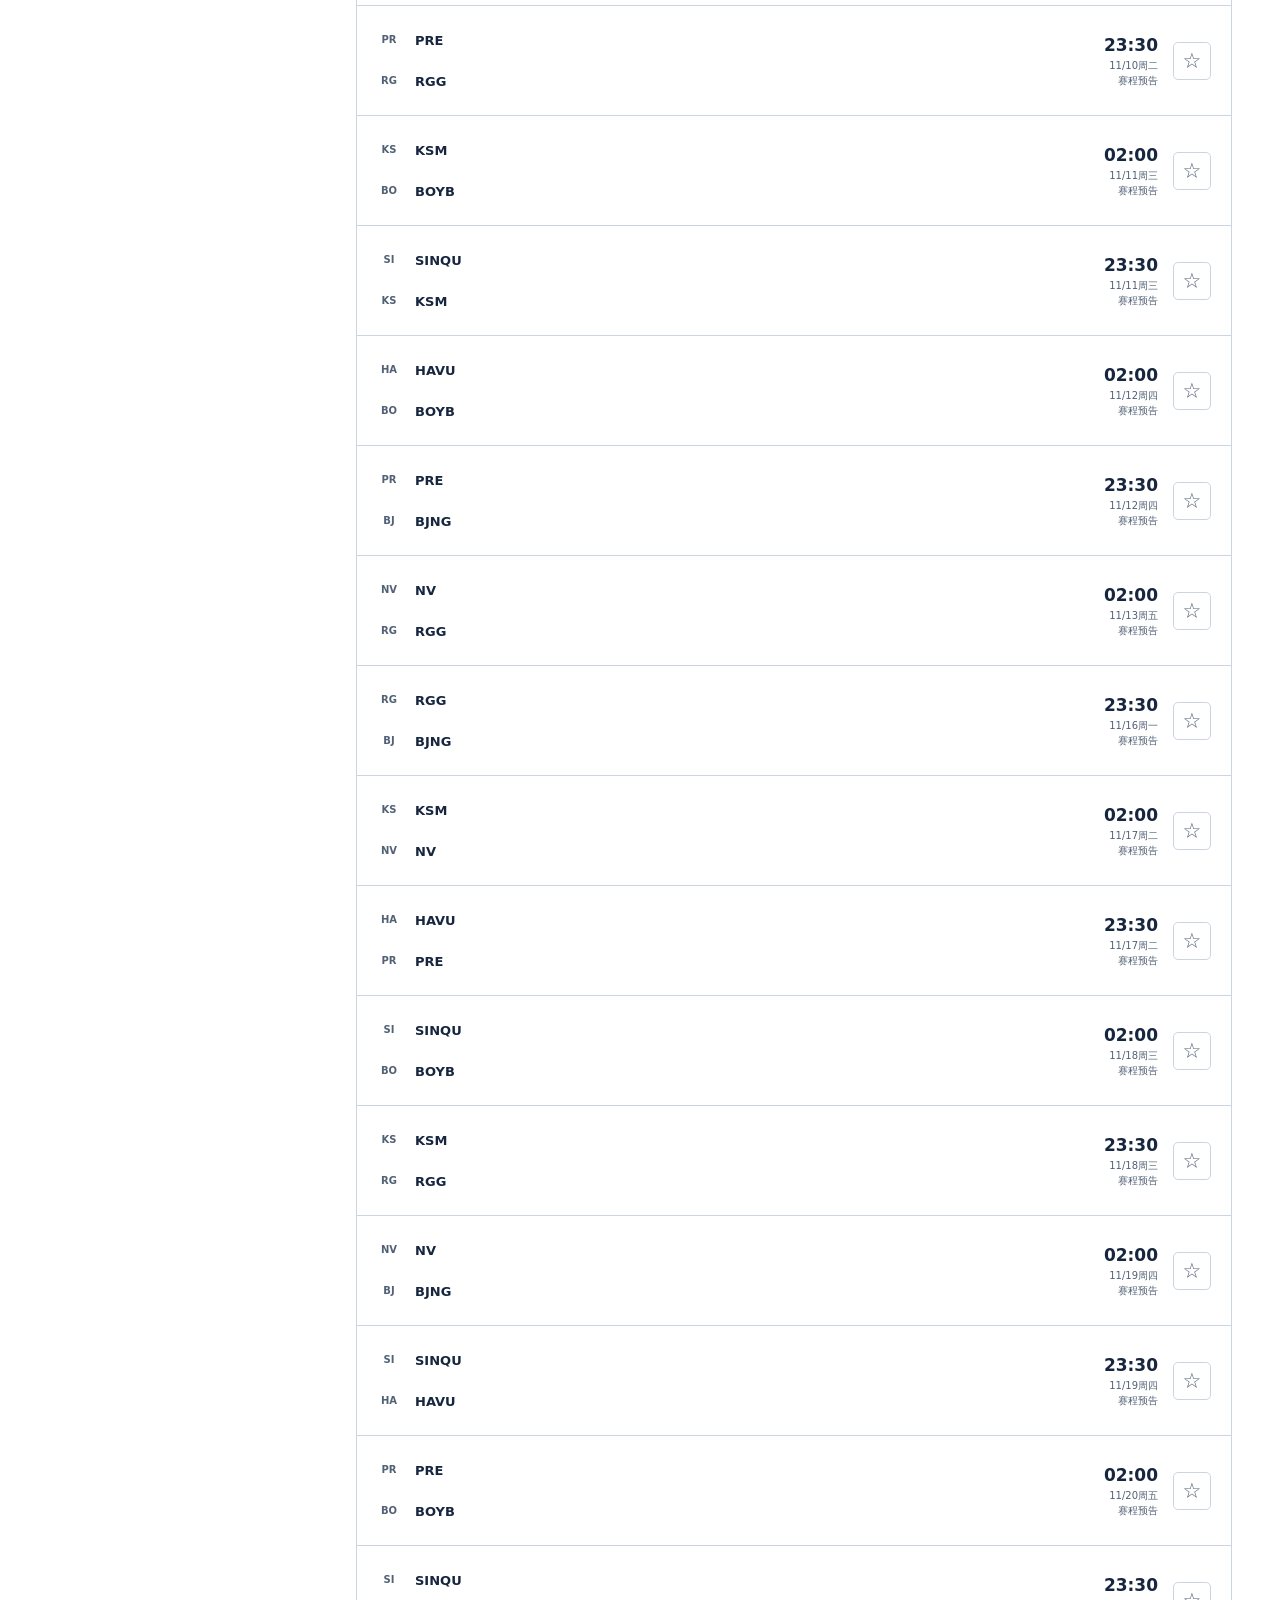
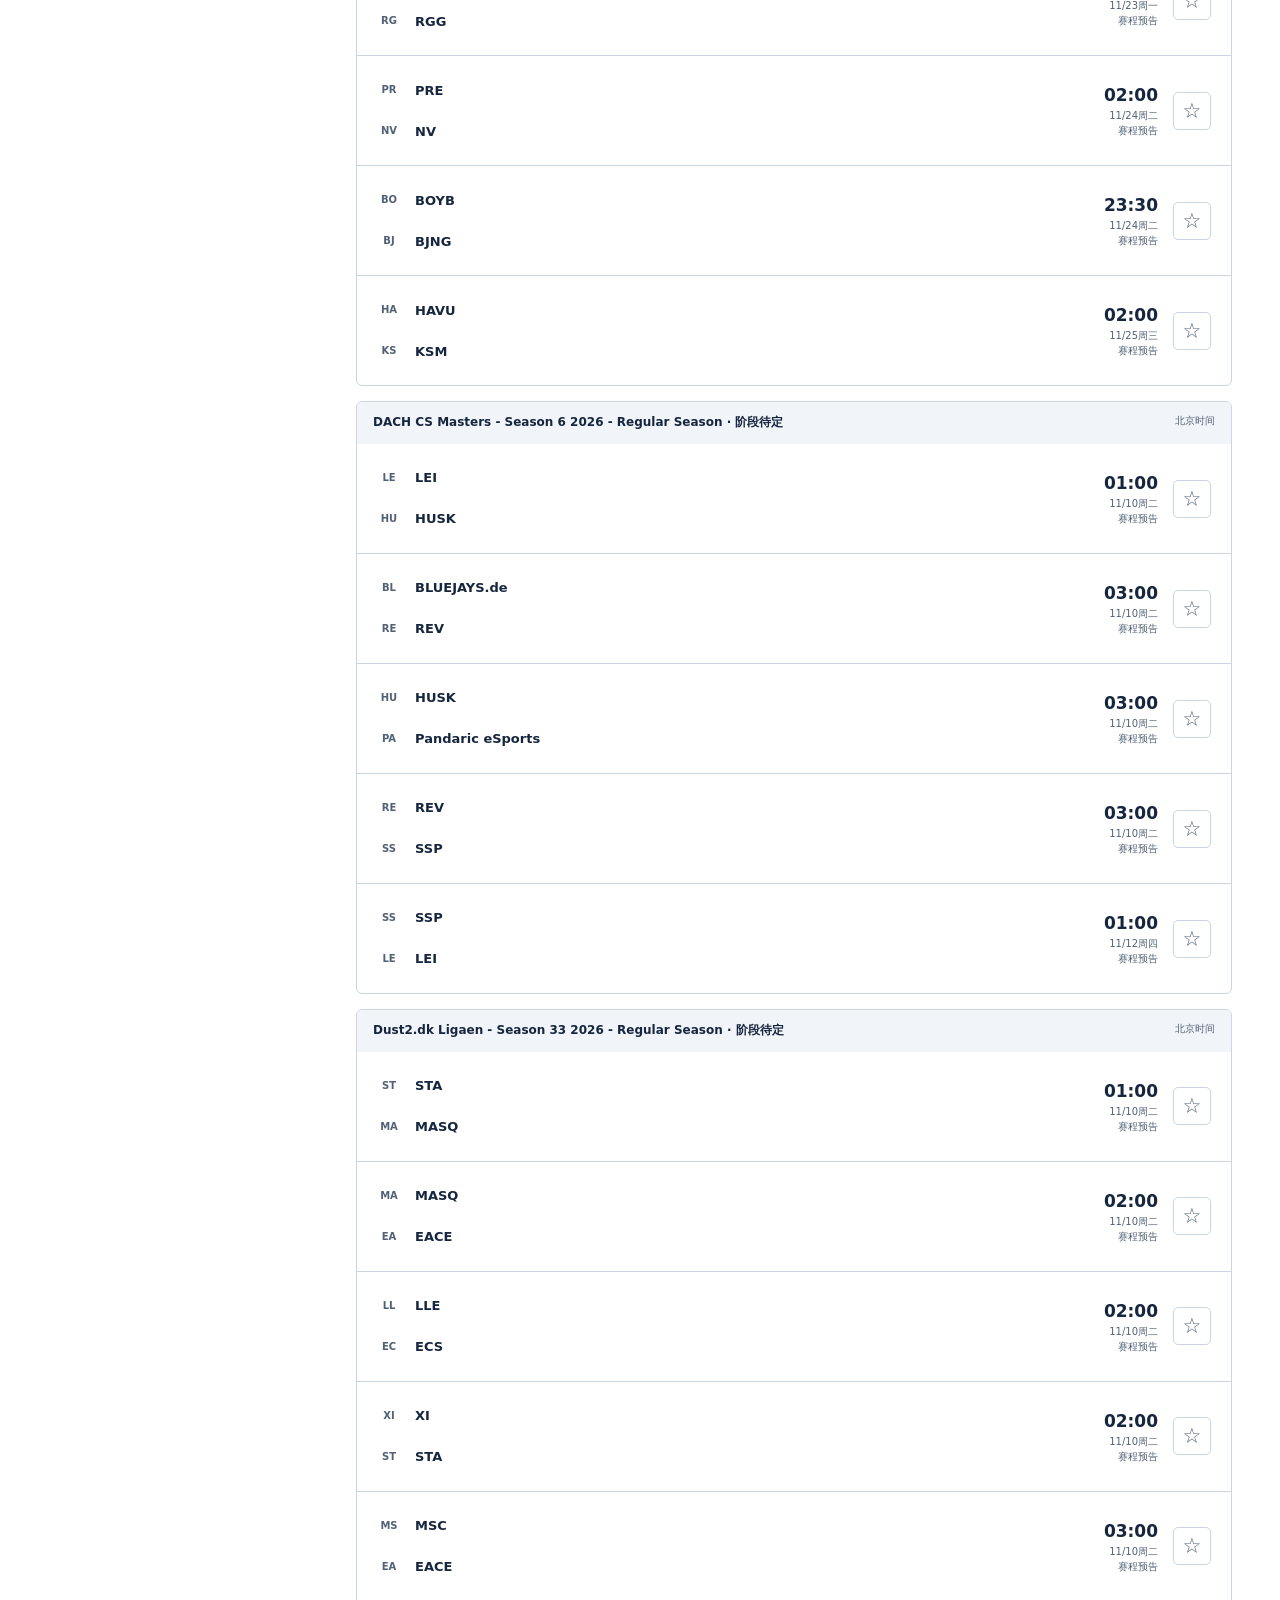
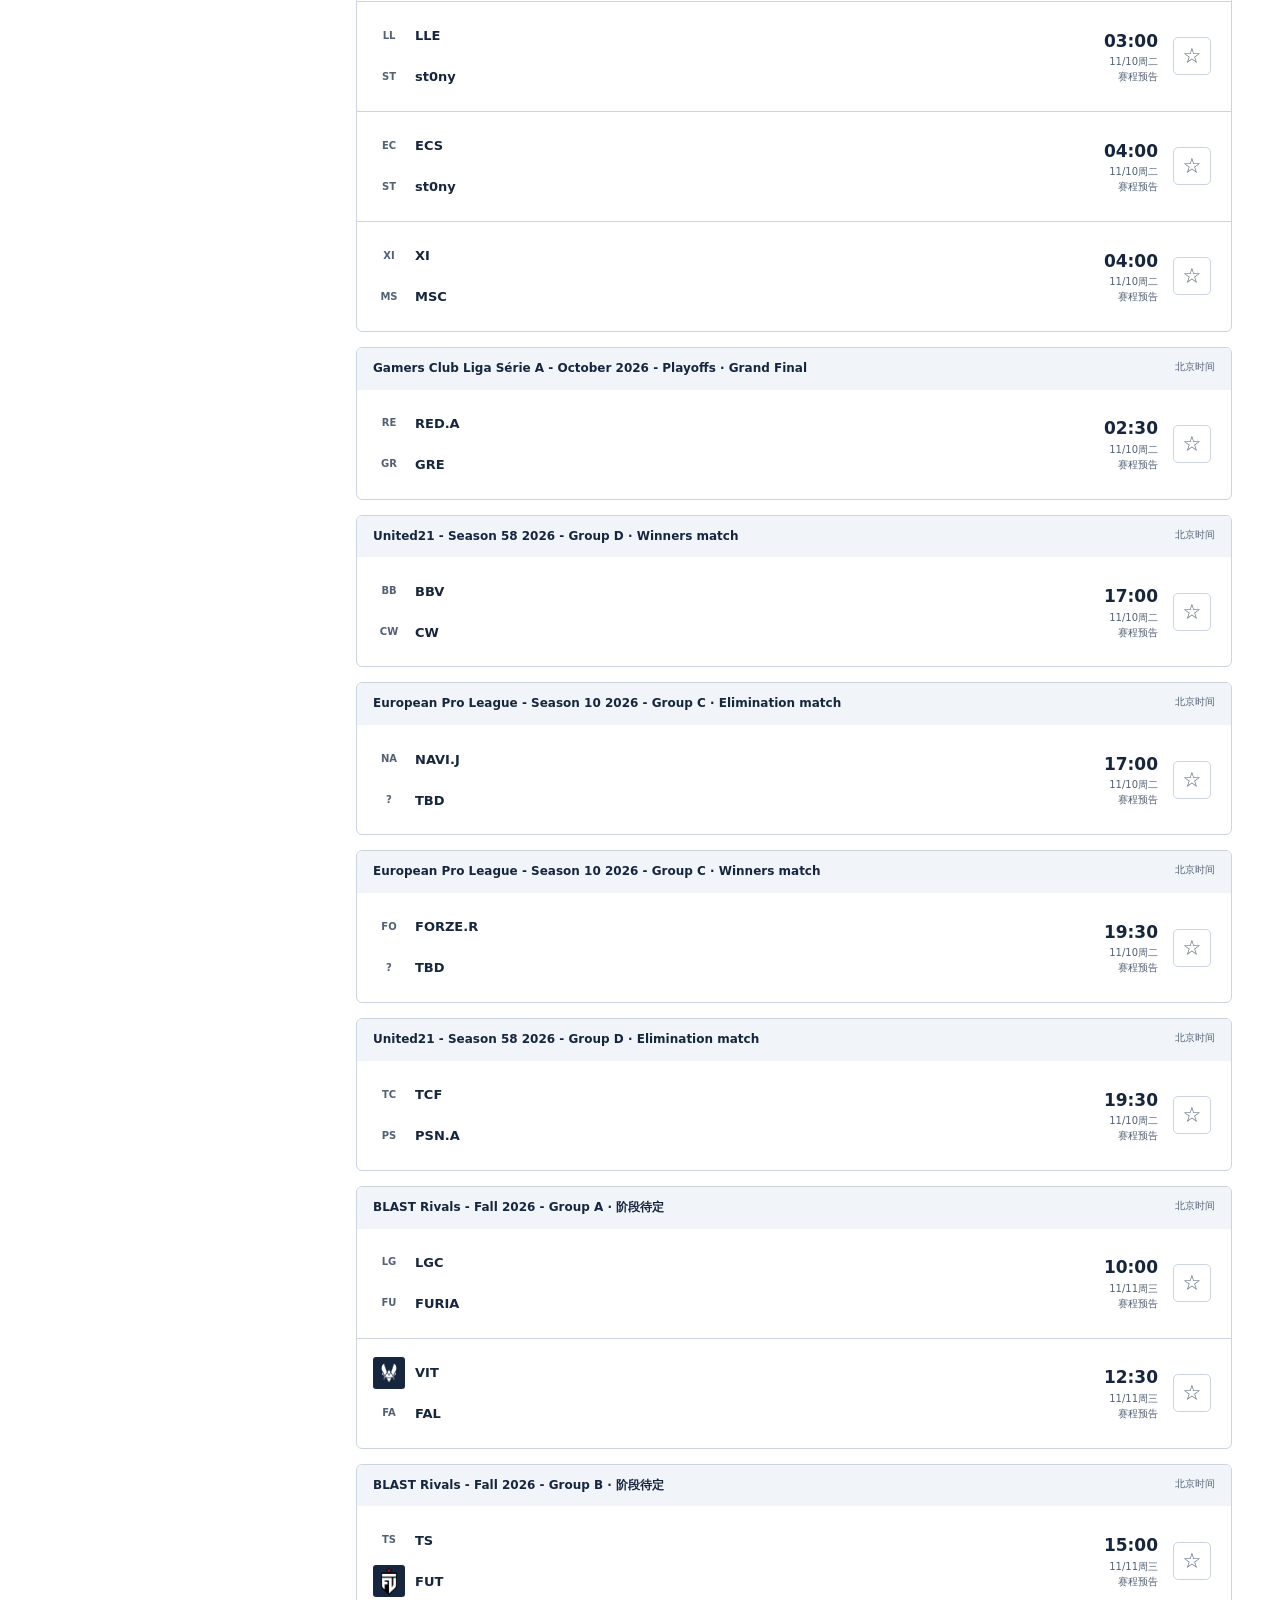
==== commit 5e4f99bb: "style: switch all pages to a white and blue theme" ====
--- a/esports.html
+++ b/esports.html
@@ -1,6 +1,6 @@
 <!doctype html>
 <html lang="zh-CN">
-<head><meta charset="utf-8"><meta name="viewport" content="width=device-width,initial-scale=1"><meta name="description" content="赛点 MATCHDAY：体育与电竞赛程查询原型。"><title>电竞赛程 · 赛点 MATCHDAY</title><link rel="stylesheet" href="styles.css?v=20261108-mlb-live"><script src="app.js?v=20261108-mlb-live" defer></script></head>
+<head><meta charset="utf-8"><meta name="viewport" content="width=device-width,initial-scale=1"><meta name="description" content="赛点 MATCHDAY：体育与电竞赛程查询原型。"><title>电竞赛程 · 赛点 MATCHDAY</title><link rel="stylesheet" href="styles.css?v=20261108-white"><script src="app.js?v=20261108-white" defer></script></head>
 <body data-page="esports"><a class="skip" href="#main">跳到主要内容</a>
 <aside class="navigation-rail" aria-label="侧边导航"><button id="navigation-toggle" type="button" aria-expanded="false" aria-controls="navigation-panel" aria-label="展开侧边导航">☰</button><nav id="navigation-panel" aria-label="侧边导航内容" hidden></nav></aside>
 <header class="header"><a class="brand" href="index.html"><span class="brand-icon" aria-hidden="true">M<span>↗</span></span><span>MATCHDAY</span></a><nav aria-label="主导航"><a href="index.html">赛事查询</a><a href="sports.html">体育赛程</a><a href="esports.html" aria-current="page">电竞赛程</a><a href="favorites.html">我的关注</a></nav><span class="edition">SPORTS + ESPORTS</span></header>
--- a/styles.css
+++ b/styles.css
@@ -1,17 +1,17 @@
 :root{
-  color-scheme:dark;
-  --bg:#080d16;
-  --panel:#111c2e;
-  --line:#263750;
-  --muted:#a4b3ca;
-  --accent:#68a9ff}
+  color-scheme:light;
+  --bg:#ffffff;
+  --panel:#ffffff;
+  --line:#cbd5e1;
+  --muted:#526176;
+  --accent:#1d4ed8}
 *{
   box-sizing:border-box}
 body{
   margin:0;
   padding-left:64px;
   background:var(--bg);
-  color:#edf3ff;
+  color:#17263f;
   font:15px/1.65 system-ui,'Microsoft YaHei',sans-serif}
 a{
   color:inherit;
@@ -100,16 +100,16 @@
 
 .primary{
   background:var(--accent);
-  color:#071b34;
+  color:#ffffff;
   padding:12px 20px;
   border-radius:5px;
   font-weight:700}
 
 .notice{
   font-size:12px;
-  color:#c2d1e7;
-  background:#101e33;
-  border:1px solid #2b4568;
+  color:#334155;
+  background:#eff6ff;
+  border:1px solid #bfdbfe;
   border-radius:5px;
   padding:13px 18px;
   display:flex;
@@ -141,7 +141,7 @@
   margin-bottom:5px}
 .category[aria-pressed=true]{
   color:var(--accent);
-  background:#142e50;
+  background:#e8f0ff;
   font-weight:700}
 .category span:last-child{
   margin-left:auto;
@@ -188,7 +188,7 @@
   border:1px solid var(--line);
   padding:10px 12px;
   border-radius:5px;
-  color:#edf3ff;
+  color:#17263f;
   min-width:0;
   width:100%;
   height:44px;
@@ -221,7 +221,7 @@
   overflow:hidden}
 .league h3{
   font-size:12px;
-  background:#182740;
+  background:#f1f5f9;
   margin:0;
   padding:11px 16px;
   display:flex;
@@ -289,9 +289,9 @@
   font-size:21px;
   color:var(--muted)}
 .star[aria-pressed=true]{
-  background:#15365f;
-  color:var(--accent);
-  border-color:#487fbd}
+  background:#e8f0ff;
+  color:var(--accent);
+  border-color:#1d4ed8}
 .empty{
   padding:40px 20px;
   text-align:center;
@@ -316,13 +316,13 @@
 .footer-brand{
   font-weight:800;
   letter-spacing:1px;
-  color:#edf3ff}
+  color:#17263f}
 .skip{
   position:absolute;
   top:-100px;
   left:20px;
   background:var(--accent);
-  color:#111;
+  color:#fff;
   padding:10px;
   z-index:10}
 .skip:focus{
@@ -330,7 +330,8 @@
 button:hover,.header nav a:hover{
   color:var(--accent)}
 .primary:hover{
-  background:#99c5ff}
+  background:#1e40af;
+  color:#ffffff}
 
 @media(max-width:1000px){
   .edition{
@@ -447,7 +448,7 @@
   inset:0 auto 0 0;
   width:64px;
   z-index:5;
-  background:#0c1524;
+  background:#f8fafc;
   border-right:1px solid var(--line);
   padding:24px 10px;
 }
@@ -469,7 +470,7 @@
   body,body[data-navigation-open=true]{padding-left:52px;}
   .navigation-rail{width:52px;padding:18px 6px;}
   #navigation-toggle{width:38px;height:40px;}
-  body[data-navigation-open=true] .navigation-rail{width:min(240px,calc(100vw - 32px));box-shadow:12px 0 24px #0008;}
+  body[data-navigation-open=true] .navigation-rail{width:min(240px,calc(100vw - 32px));box-shadow:12px 0 24px #17263f26;}
 }
 @media(max-width:480px){
   .header nav{display:grid;grid-template-columns:repeat(2,minmax(0,1fr));gap:0 12px;}
@@ -491,3 +492,7 @@
 @media(max-width:700px){.badge{width:26px;height:26px}.team-row{gap:8px}.team-name{font-size:12px}}
 
 .team-logo[src="assets/team-logos/nip.png"],.team-logo[src="assets/team-logos/faze.png"],.team-logo[src="assets/team-logos/big.svg"]{background:#eef3fa;border-radius:3px;padding:2px}
+
+input::placeholder{color:var(--muted);opacity:1}
+
+.team-logo[src="assets/team-logos/g2.png"],.team-logo[src="assets/team-logos/vitality.png"],.team-logo[src="assets/team-logos/mouz.svg"],.team-logo[src="assets/team-logos/m80.png"],.team-logo[src="assets/team-logos/eternal-fire.png"],.team-logo[src="assets/team-logos/gamerlegion.svg"],.team-logo[src="assets/team-logos/fut.png"],.team-logo[src="assets/team-logos/cgn.png"],.team-logo[src="assets/team-logos/hook.webp"],.team-logo[src="assets/team-logos/reh-gaming.webp"],.team-logo[src="assets/team-logos/frg.webp"],.team-logo[src="assets/team-logos/frankfurt-bahnhofsviertel.webp"],.team-logo[src="assets/team-logos/team-international.webp"],.team-logo[src="assets/team-logos/liquid.svg"],.team-logo[src="assets/team-logos/hundred.svg"]{background:#17263f;border-radius:3px;padding:2px}
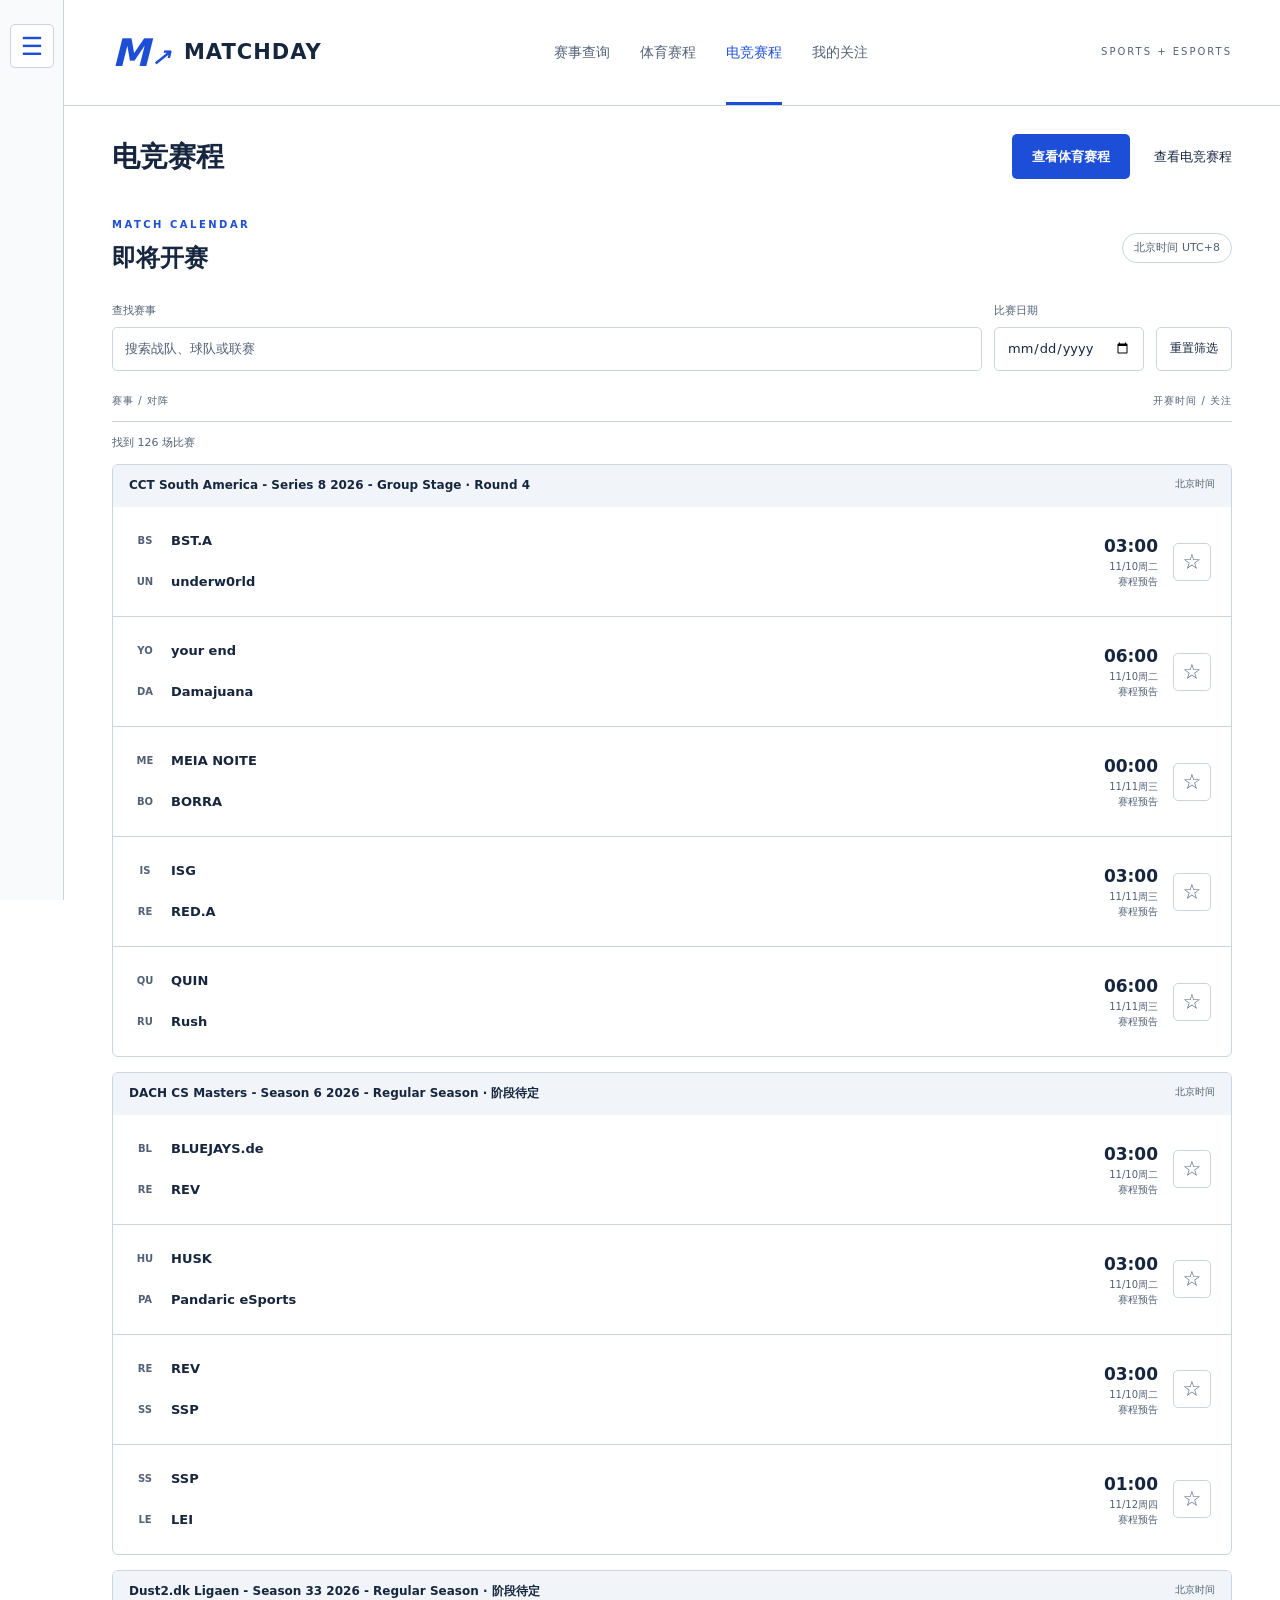
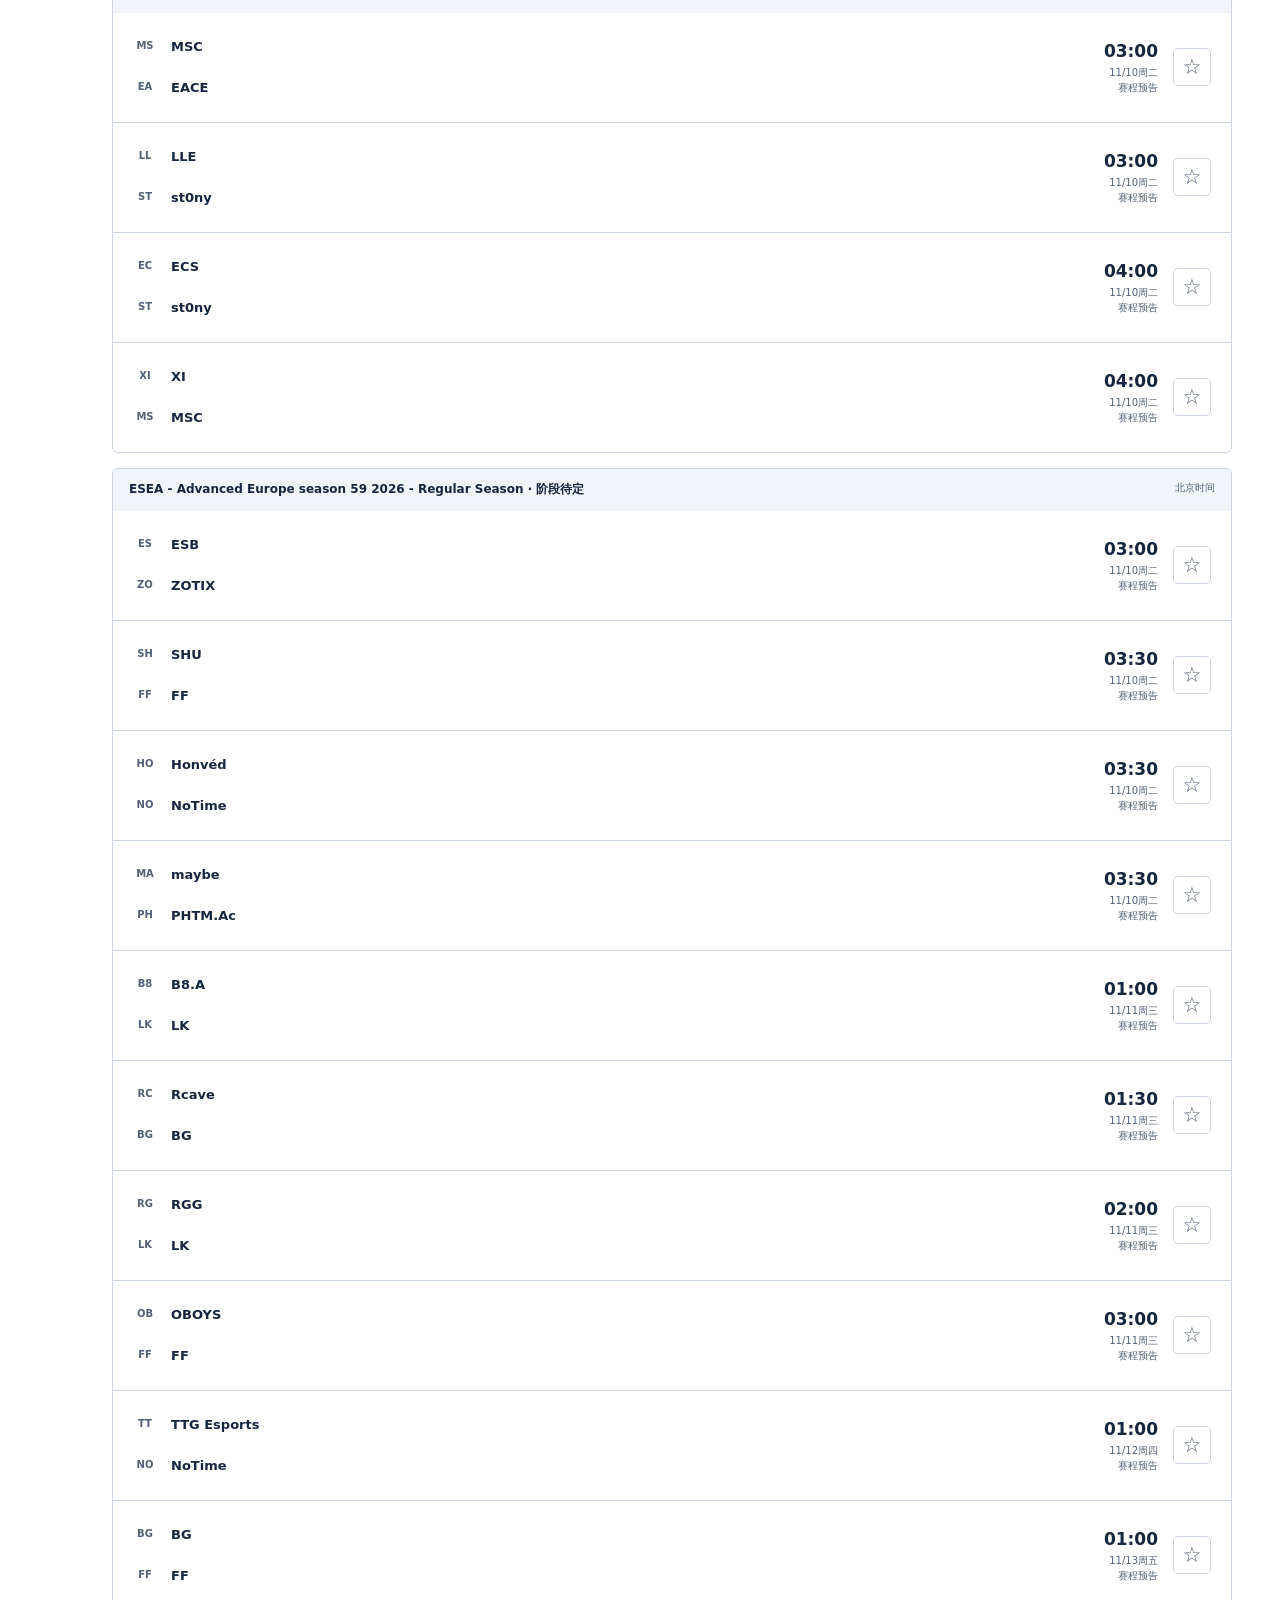
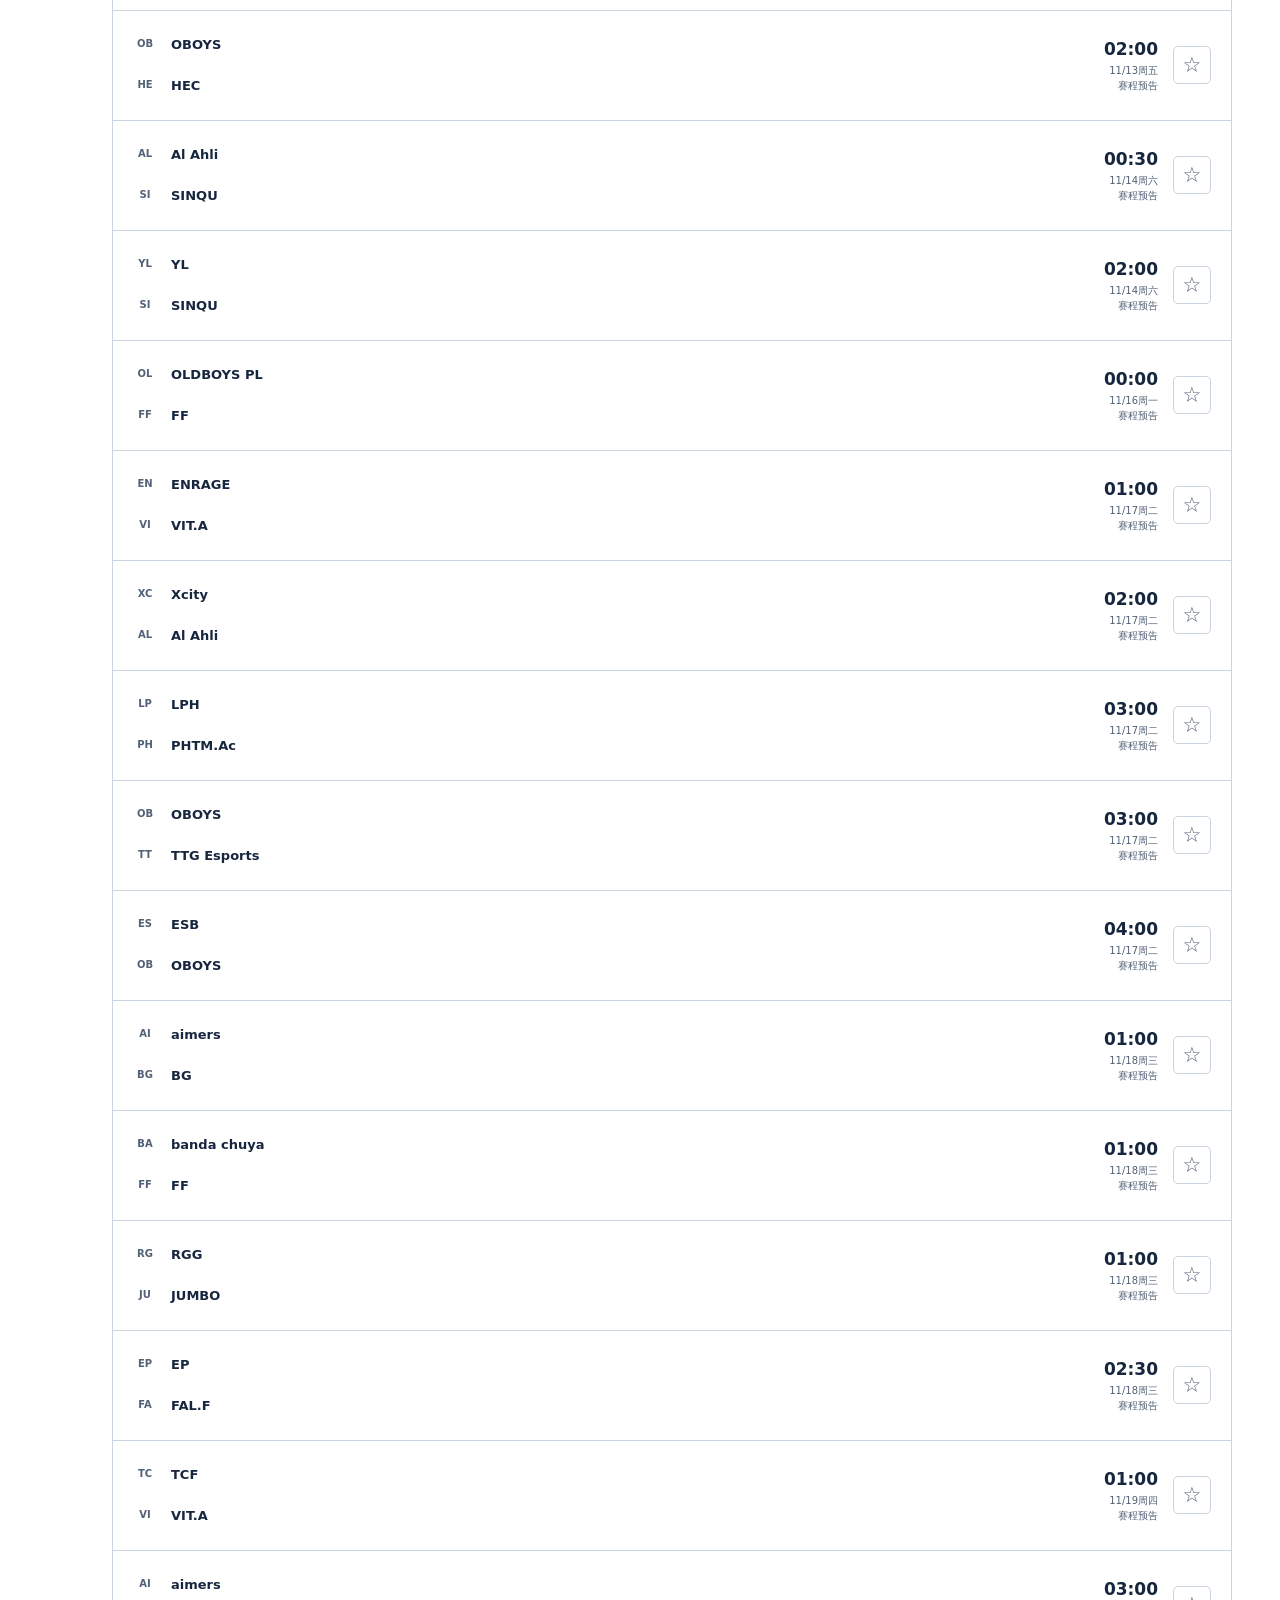
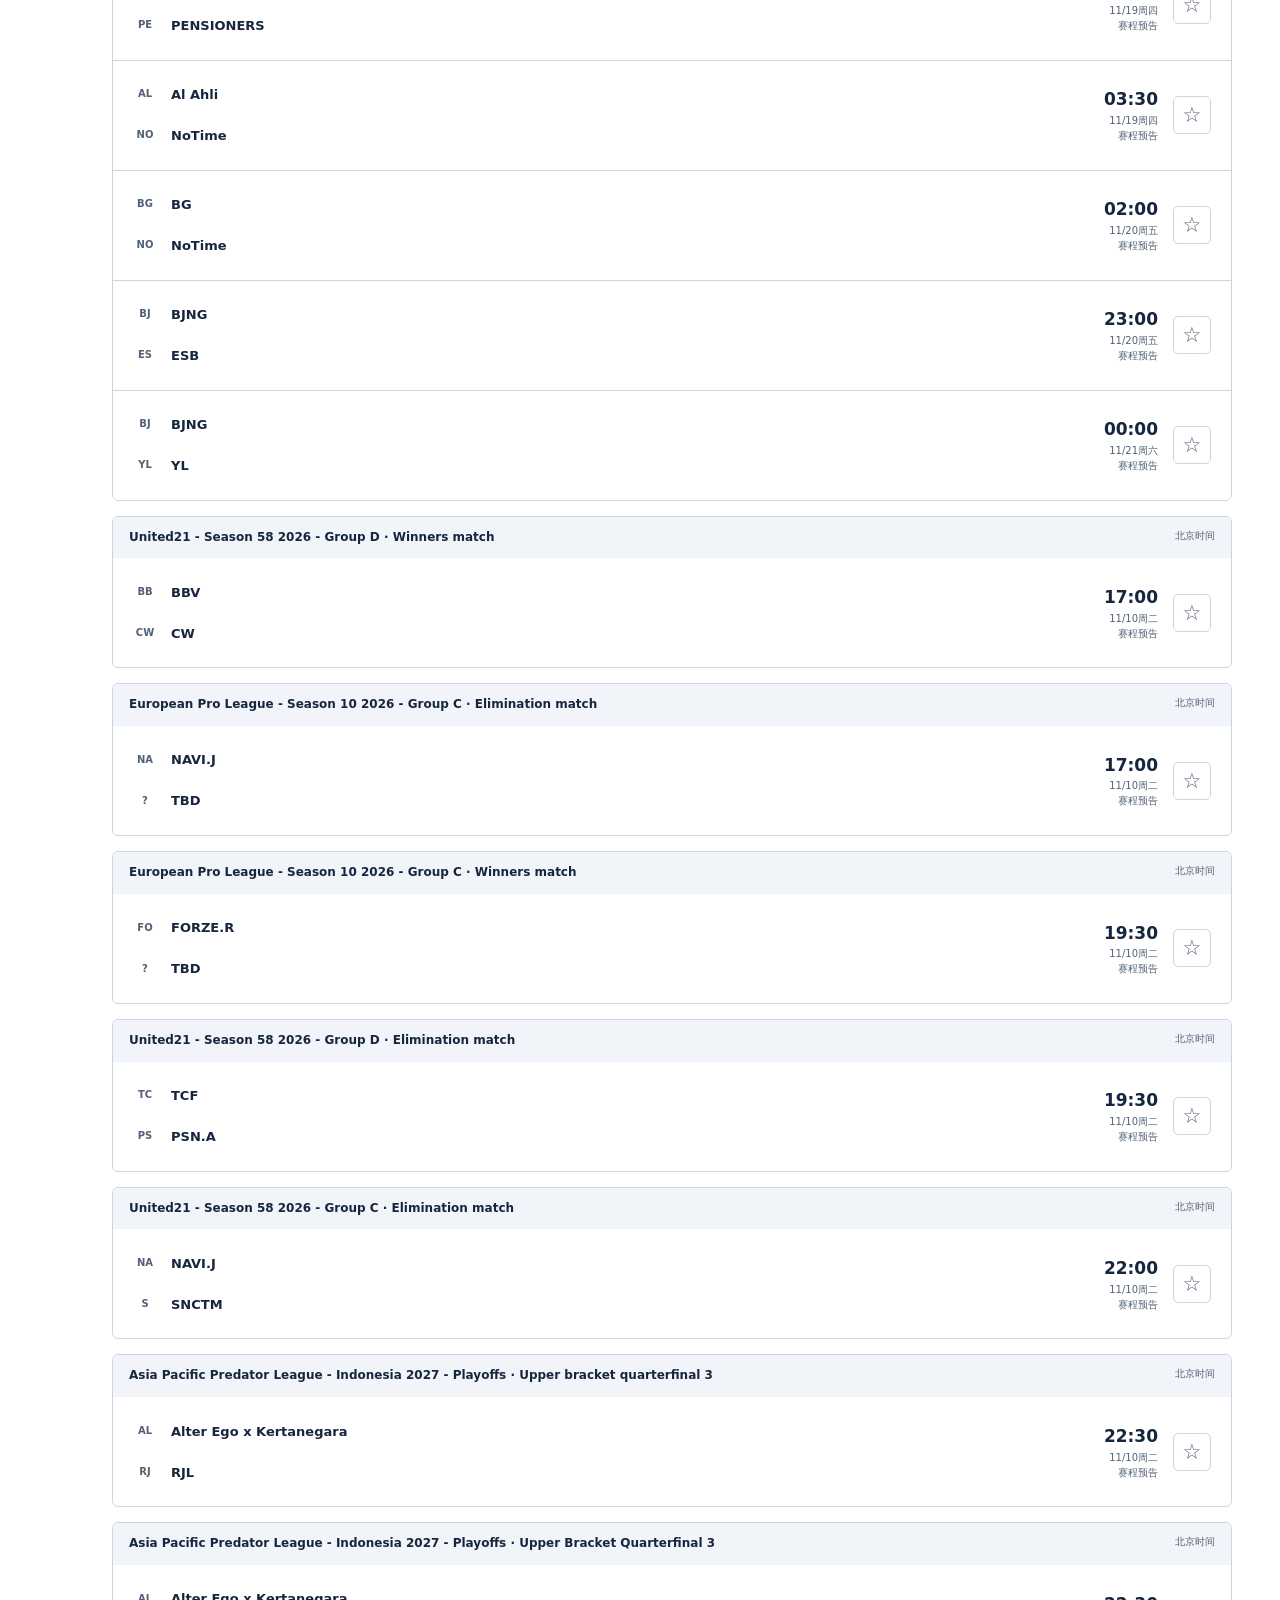
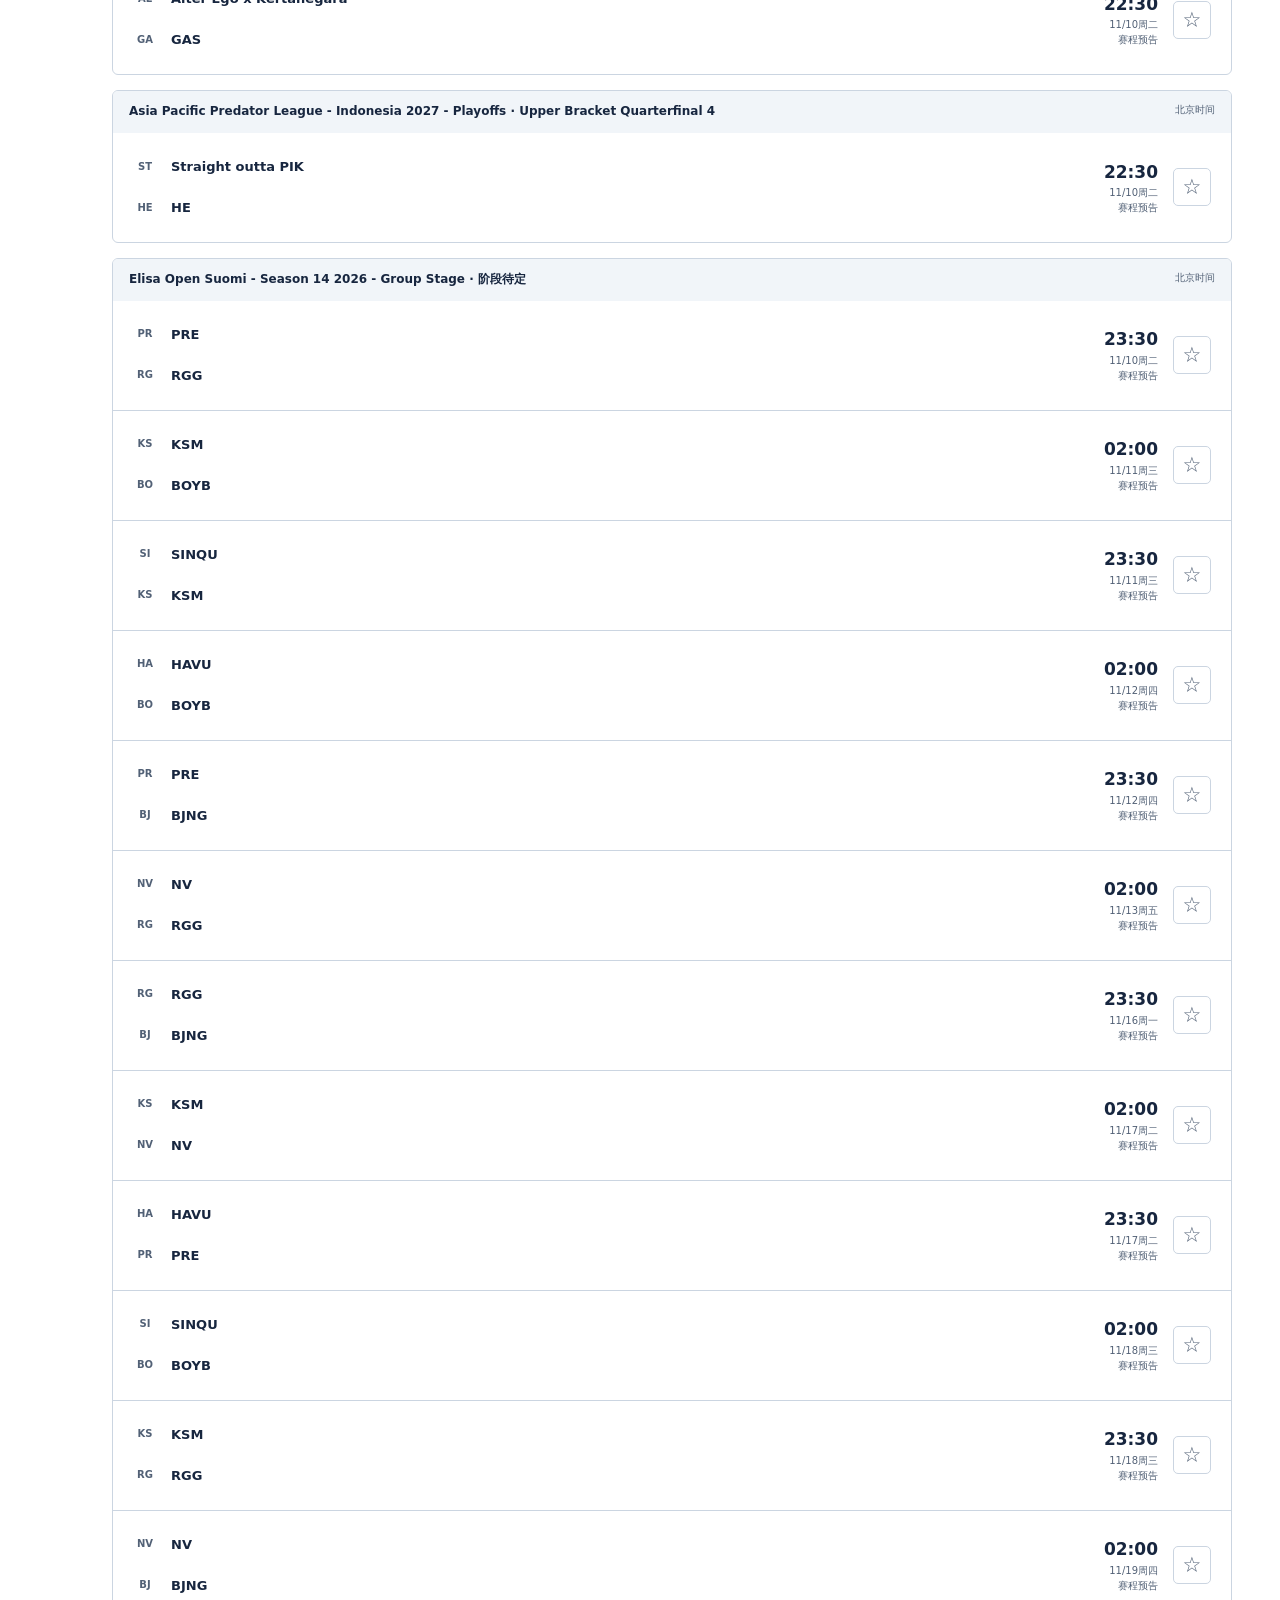
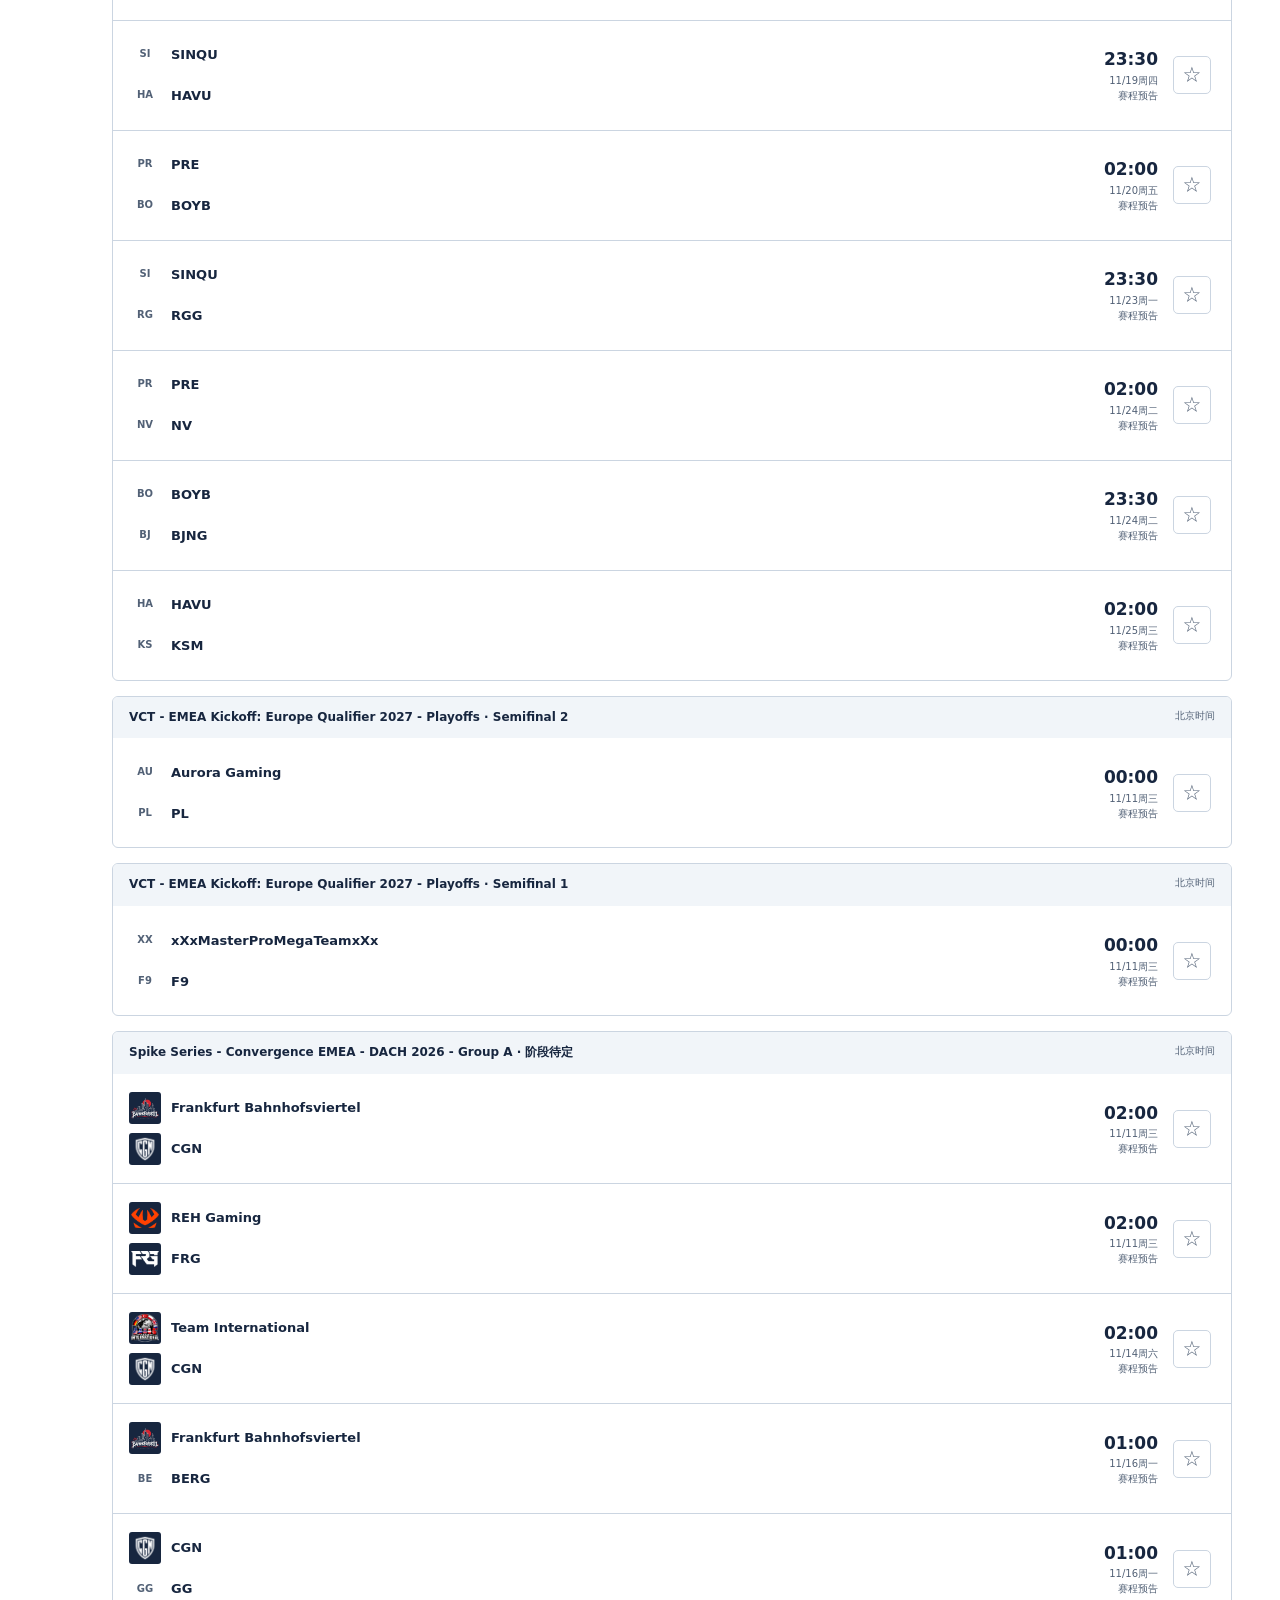
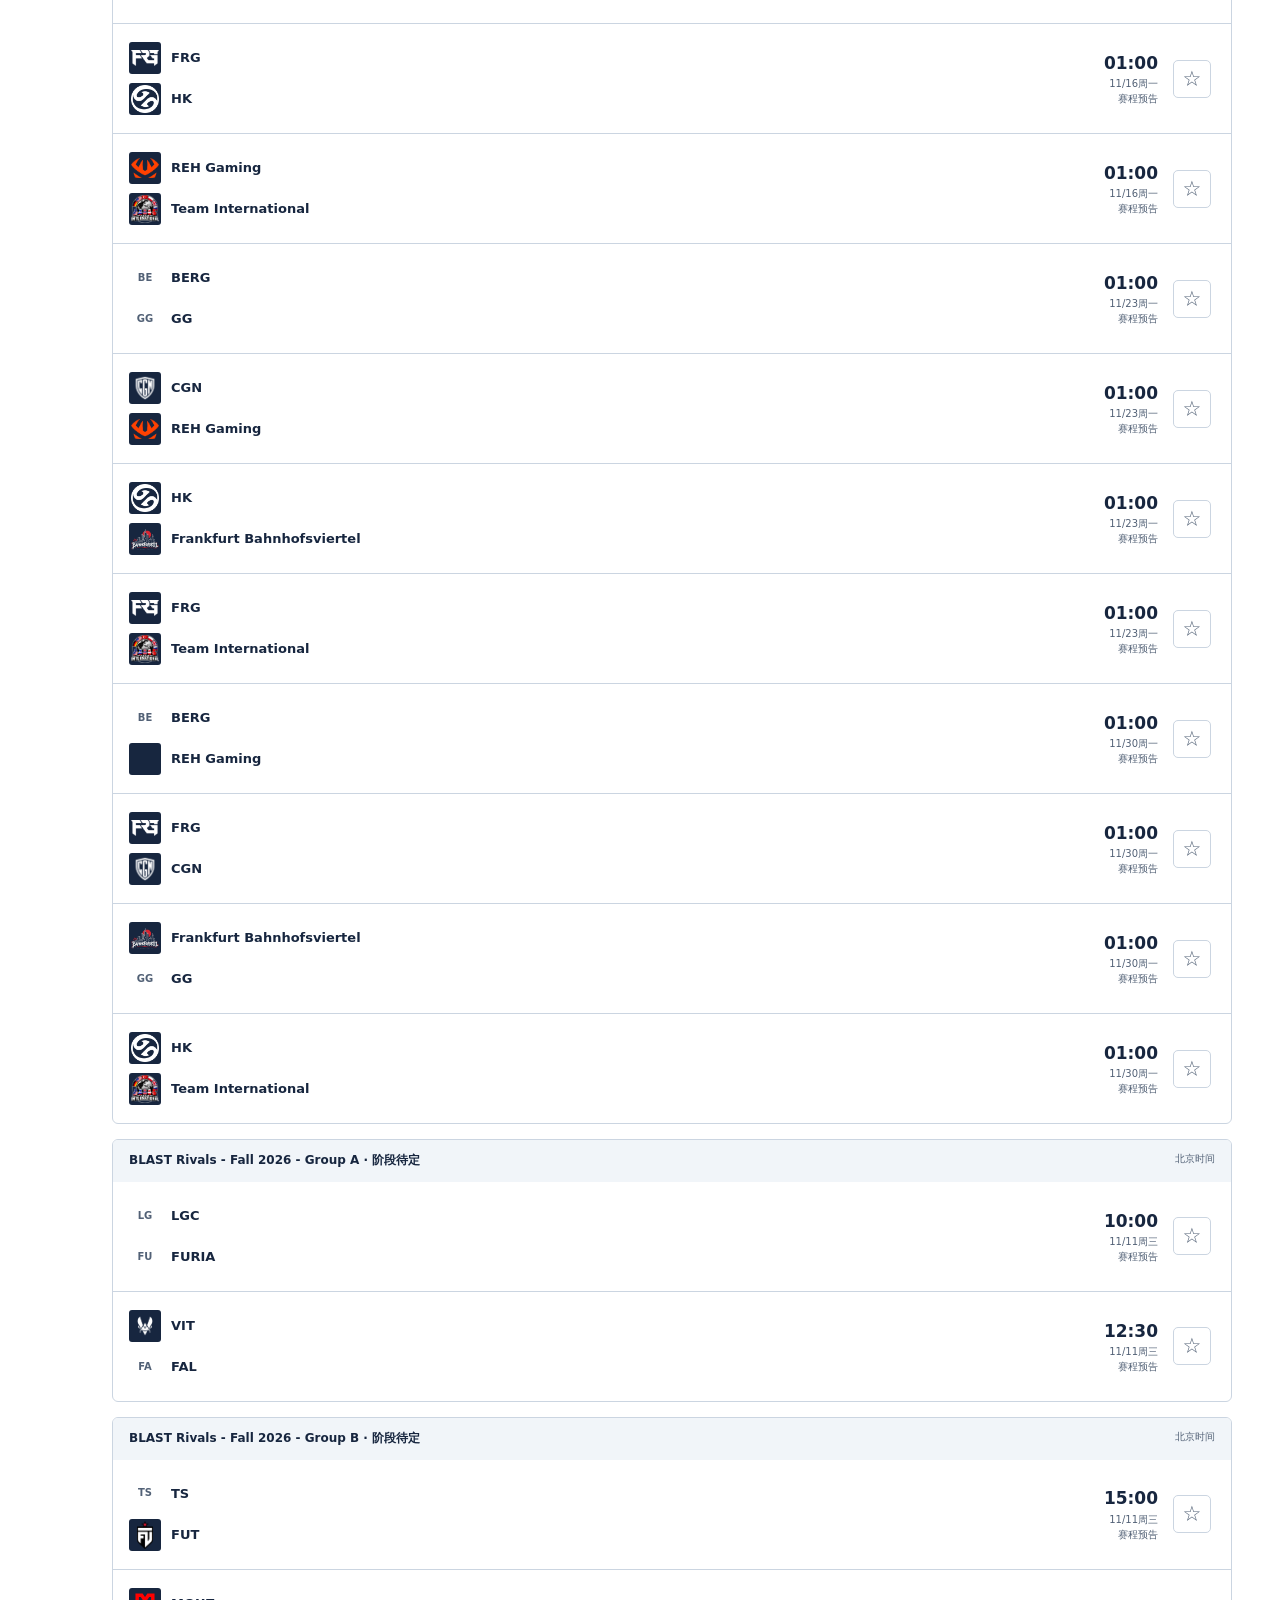
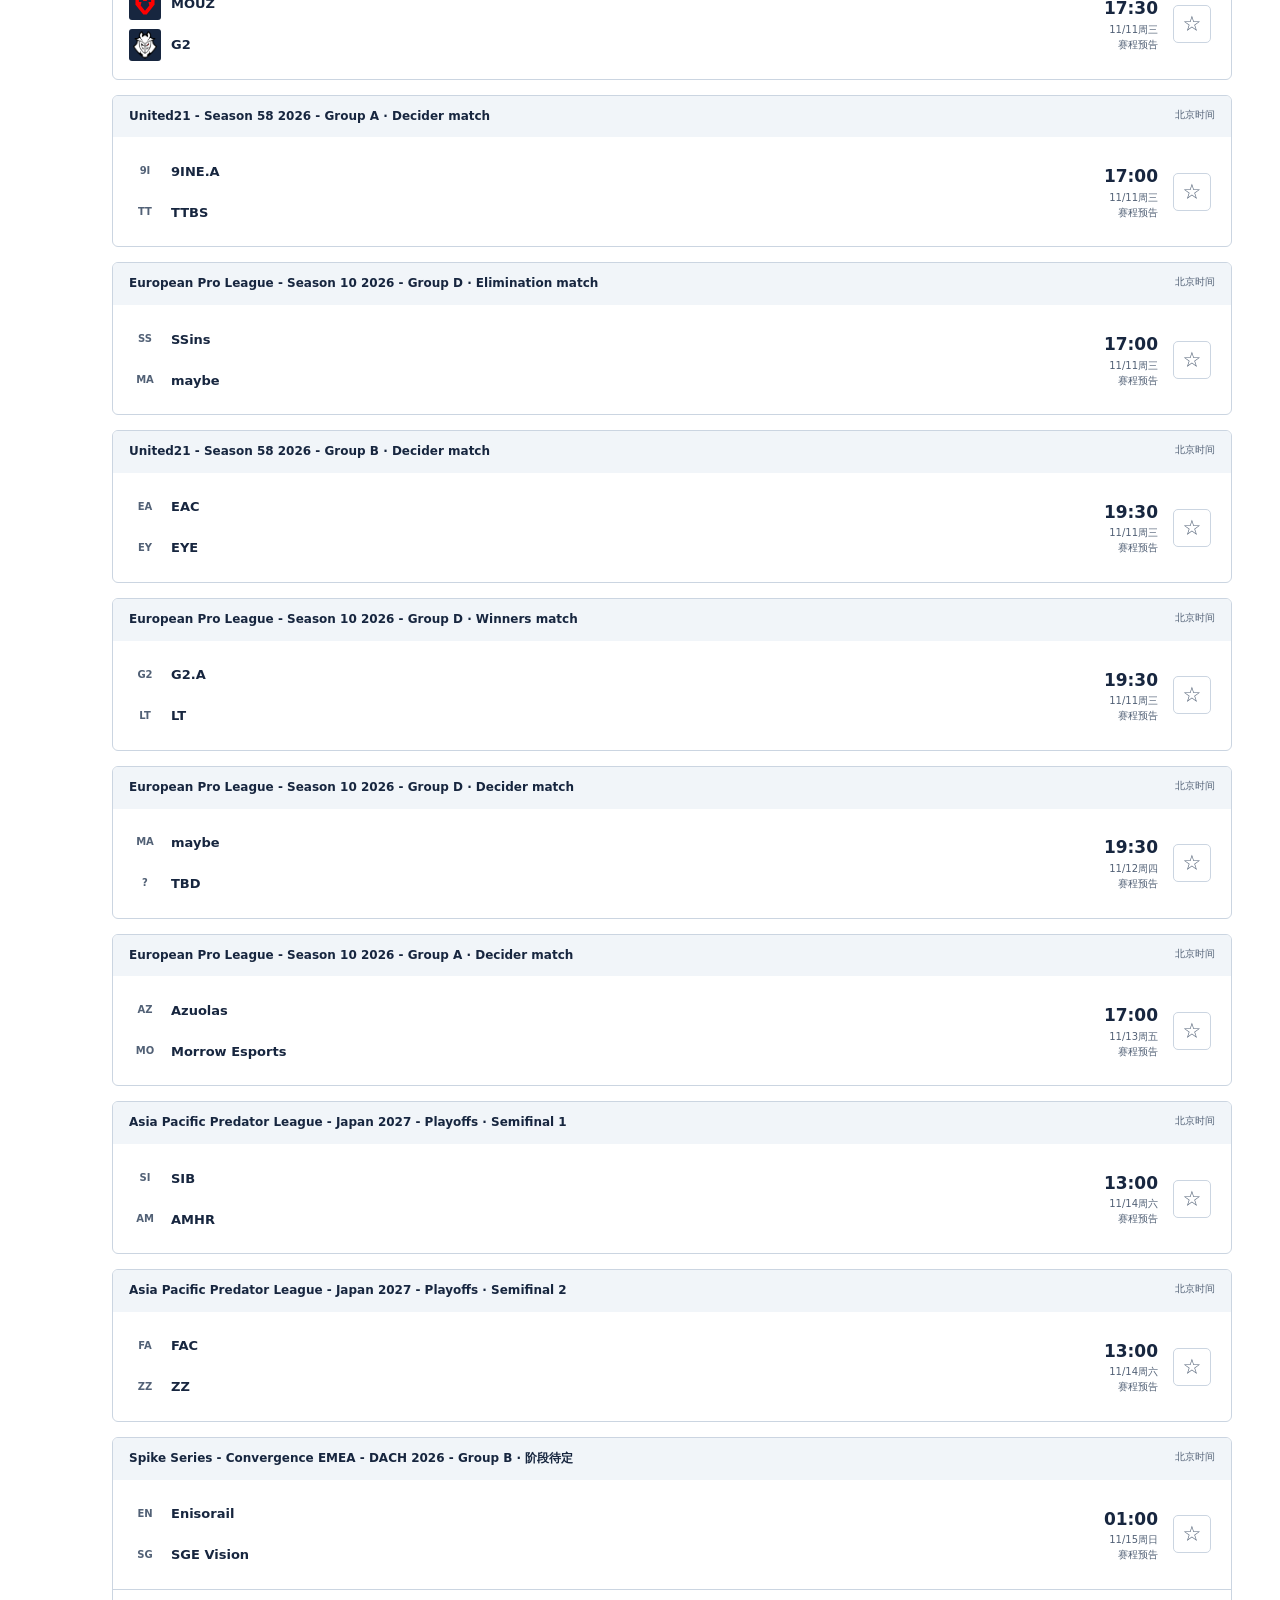
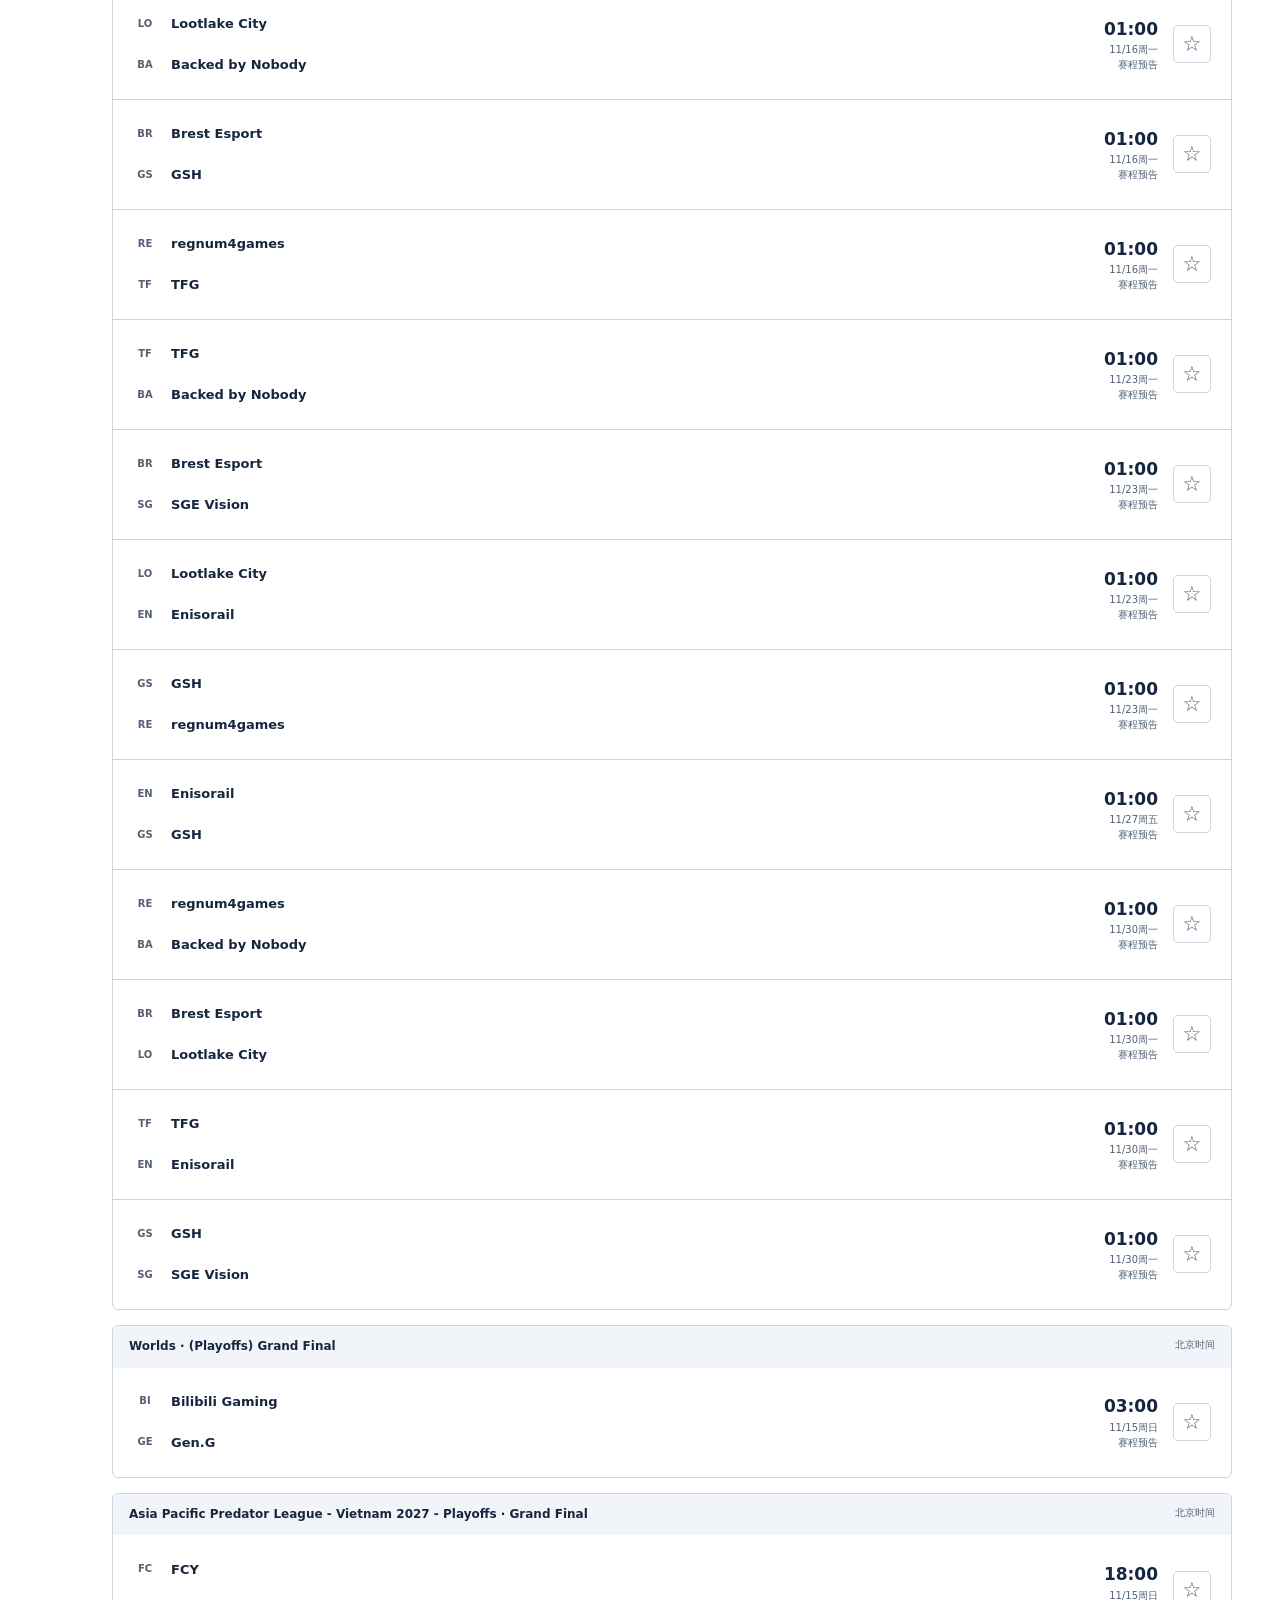
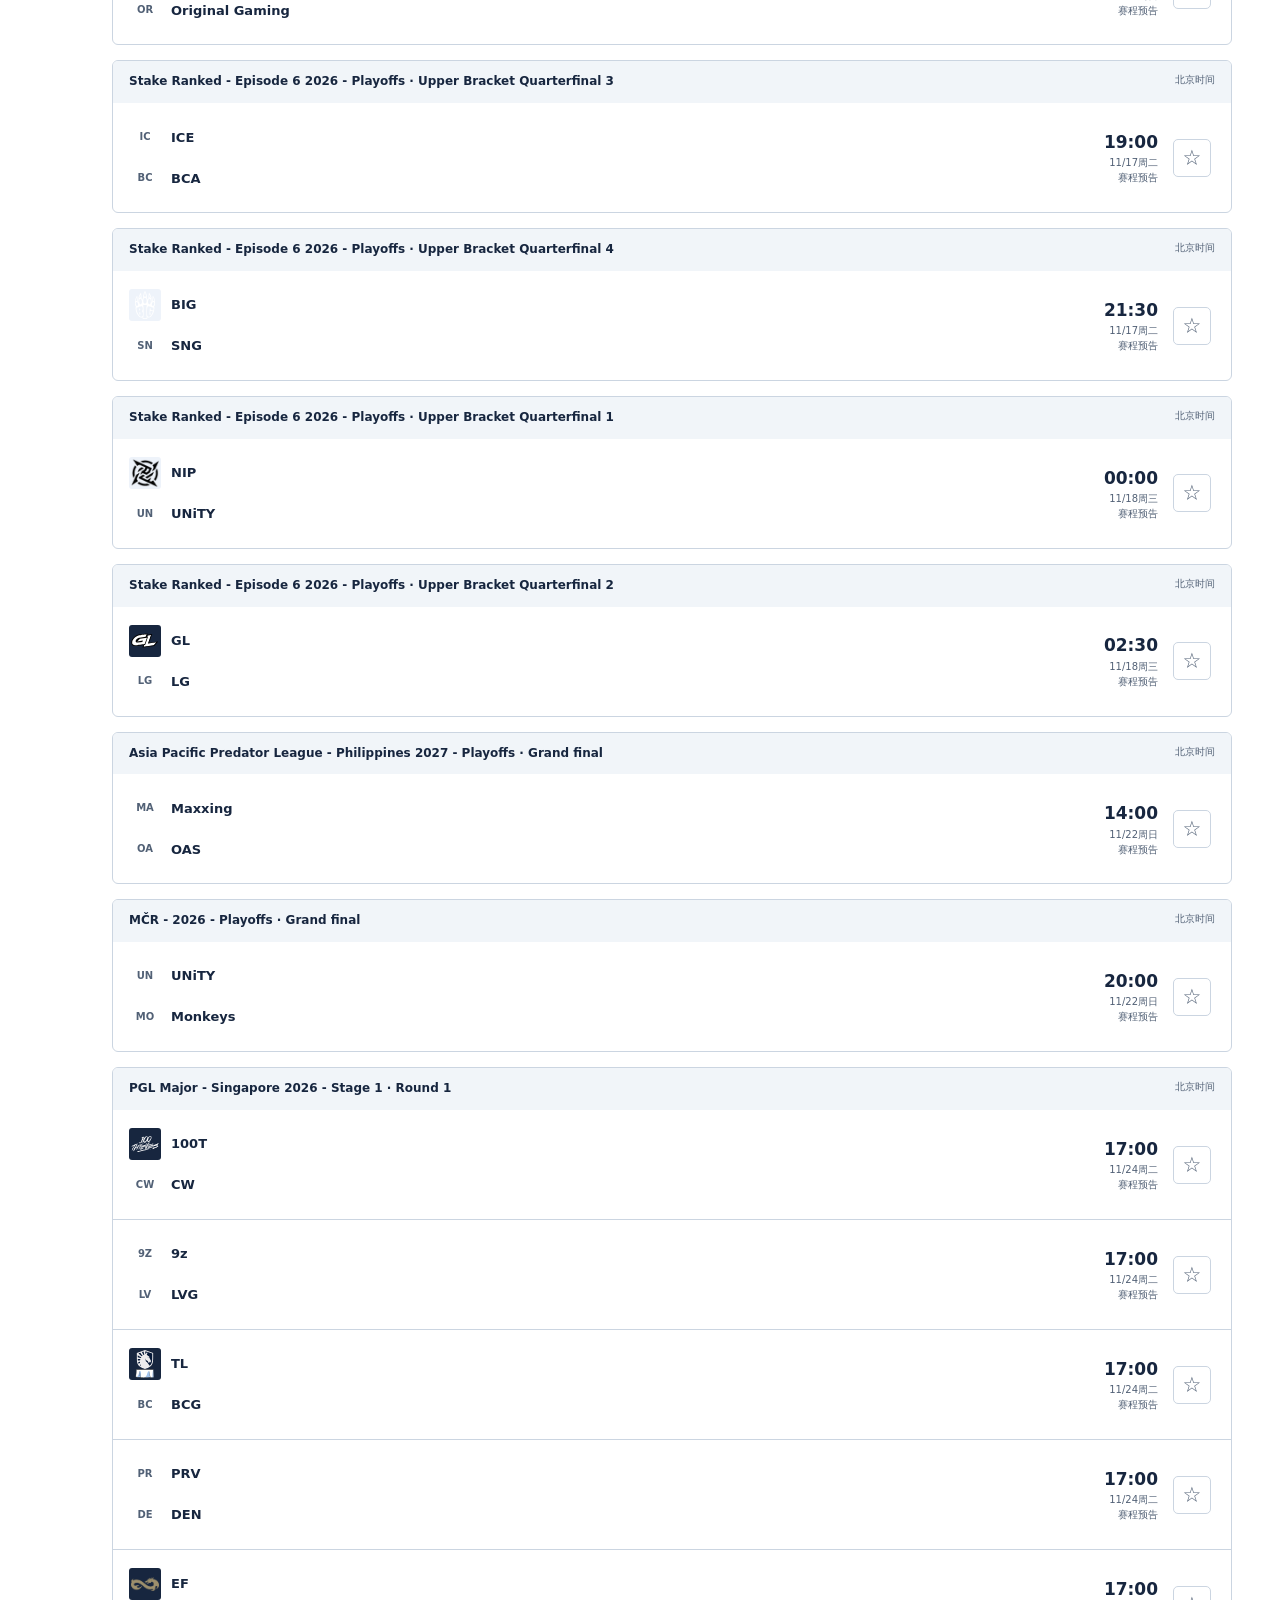
==== commit 21ce928f: "Move project filters into navigation and add Information page" ====
--- a/esports.html
+++ b/esports.html
@@ -1,11 +1,11 @@
 <!doctype html>
 <html lang="zh-CN">
-<head><meta charset="utf-8"><meta name="viewport" content="width=device-width,initial-scale=1"><meta name="description" content="赛点 MATCHDAY：体育与电竞赛程查询原型。"><title>电竞赛程 · 赛点 MATCHDAY</title><link rel="stylesheet" href="styles.css?v=20261108-white"><script src="app.js?v=20261108-white" defer></script></head>
+<head><meta charset="utf-8"><meta name="viewport" content="width=device-width,initial-scale=1"><meta name="description" content="赛点 MATCHDAY：体育与电竞赛程查询原型。"><title>电竞赛程 · 赛点 MATCHDAY</title><link rel="stylesheet" href="styles.css?v=20261110-information"><script src="app.js?v=20261110-information" defer></script></head>
 <body data-page="esports"><a class="skip" href="#main">跳到主要内容</a>
-<aside class="navigation-rail" aria-label="侧边导航"><button id="navigation-toggle" type="button" aria-expanded="false" aria-controls="navigation-panel" aria-label="展开侧边导航">☰</button><nav id="navigation-panel" aria-label="侧边导航内容" hidden></nav></aside>
+<aside class="navigation-rail" aria-label="侧边导航"><button id="navigation-toggle" type="button" aria-expanded="false" aria-controls="navigation-panel" aria-label="展开侧边导航">☰</button><nav id="navigation-panel" aria-label="侧边导航内容" hidden><p class="eyebrow">SPORTS &amp; GAMES</p><h2>选择项目</h2><div id="categories"></div><div class="side-note"><span aria-hidden="true">↗</span><h3>赛事关注</h3><p>点击星标关注比赛，可在「我的关注」页面查看。</p></div><a class="information-link" href="information.html">Information</a></nav></aside>
 <header class="header"><a class="brand" href="index.html"><span class="brand-icon" aria-hidden="true">M<span>↗</span></span><span>MATCHDAY</span></a><nav aria-label="主导航"><a href="index.html">赛事查询</a><a href="sports.html">体育赛程</a><a href="esports.html" aria-current="page">电竞赛程</a><a href="favorites.html">我的关注</a></nav><span class="edition">SPORTS + ESPORTS</span></header>
 <main id="main"><section class="page-heading"><h1>电竞赛程</h1><div class="page-links"><a class="primary" href="sports.html">查看体育赛程</a><a href="esports.html">查看电竞赛程</a></div></section>
-<aside class="notice"><div><strong>赛程同步试验</strong><div id="sync-status" role="status">正在读取赛程数据…</div><span>足球：英超；棒球：MLB；电竞：LOL（LPL、Worlds）、CS2、瓦洛兰特。每两小时同步数据源提供的全部未来赛程，不设日期上限。电竞为社区发布的日历数据，不保证实时状态。英超为社区数据；棒球读取MLB官方已发布赛程；未确认时间显示待定。</span></div><button id="reload-schedule" class="reset" type="button">重新加载</button></aside>
-<section class="workspace" aria-labelledby="schedule-title"><aside class="sidebar"><p class="eyebrow">SPORTS &amp; GAMES</p><h2>选择项目</h2><div id="categories"></div><div class="side-note"><span aria-hidden="true">↗</span><h3>赛事关注</h3><p>点击星标关注比赛，可在「我的关注」页面查看。</p></div></aside><div class="schedule"><div class="section-head"><div><p class="eyebrow">MATCH CALENDAR</p><h2 id="schedule-title">即将开赛</h2></div><span class="timezone">北京时间 UTC+8</span></div><form id="filters" class="filters" role="search"><label>查找赛事<input id="search" type="search" placeholder="搜索战队、球队或联赛" autocomplete="off"></label><label>比赛日期<input id="date" type="date"></label><button class="reset" type="reset">重置筛选</button></form><div class="list-head"><span>赛事 / 对阵</span><span>开赛时间 / 关注</span></div><p id="result-count" class="result-count" role="status"></p><div id="matches"></div><noscript><p>请启用 JavaScript 使用赛程筛选与收藏功能。</p></noscript><p id="feedback" role="status" class="feedback"></p></div></section>
+
+<section class="workspace" aria-labelledby="schedule-title"><div class="section-head"><div><p class="eyebrow">MATCH CALENDAR</p><h2 id="schedule-title">即将开赛</h2></div><span class="timezone">北京时间 UTC+8</span></div><form id="filters" class="filters" role="search"><label>查找赛事<input id="search" type="search" placeholder="搜索战队、球队或联赛" autocomplete="off"></label><label>比赛日期<input id="date" type="date"></label><button class="reset" type="reset">重置筛选</button></form><div class="list-head"><span>赛事 / 对阵</span><span>开赛时间 / 关注</span></div><p id="result-count" class="result-count" role="status"></p><div id="matches"></div><noscript><p>请启用 JavaScript 使用赛程筛选与收藏功能。</p></noscript><p id="feedback" role="status" class="feedback"></p></section>
 </main>
 <footer><a class="footer-brand" href="index.html">MATCHDAY / 赛点</a><p>体育与电子竞技赛事查询</p><span>2026 · 赛程同步试验</span></footer></body></html>
--- a/styles.css
+++ b/styles.css
@@ -120,11 +120,8 @@
   font-size:10px;
   letter-spacing:1px}
 .workspace{
-  display:grid;
-  grid-template-columns:210px minmax(0,1fr);
-  gap:34px;
-  margin:38px 0 55px}
-.sidebar h2{
+  margin:10px 0 55px}
+#navigation-panel h2{
   font-size:18px;
   margin-bottom:15px}
 .category{
@@ -342,9 +339,6 @@
 .header nav{
   gap:20px}
 
-.workspace{
-  grid-template-columns:170px minmax(0,1fr);
-  gap:24px}
 
 }
 
@@ -376,23 +370,6 @@
 .workspace{
   display:block;
   margin:27px 0}
-.sidebar>.eyebrow,.sidebar>h2,.side-note{
-  display:none}
-#categories{
-  display:flex;
-  overflow-x:auto;
-  gap:7px;
-  margin-bottom:25px;
-  padding:4px 3px}
-.category{
-  width:auto;
-  white-space:nowrap;
-  border:1px solid var(--line);
-  padding:9px 12px;
-  margin:0;
-  gap:8px}
-.category span:last-child{
-  display:none}
 .section-head h2{
   font-size:23px}
 .timezone{
@@ -451,7 +428,11 @@
   background:#f8fafc;
   border-right:1px solid var(--line);
   padding:24px 10px;
-}
+  overflow-y:auto;
+}
+#navigation-panel{padding:20px 6px 8px}
+.information-link{display:block;margin-top:20px;padding:12px 14px;border-top:1px solid var(--line);color:var(--accent);font-weight:700}
+.information-link[aria-current]{background:#e8f0ff}
 #navigation-toggle{
   display:grid;
   place-items:center;
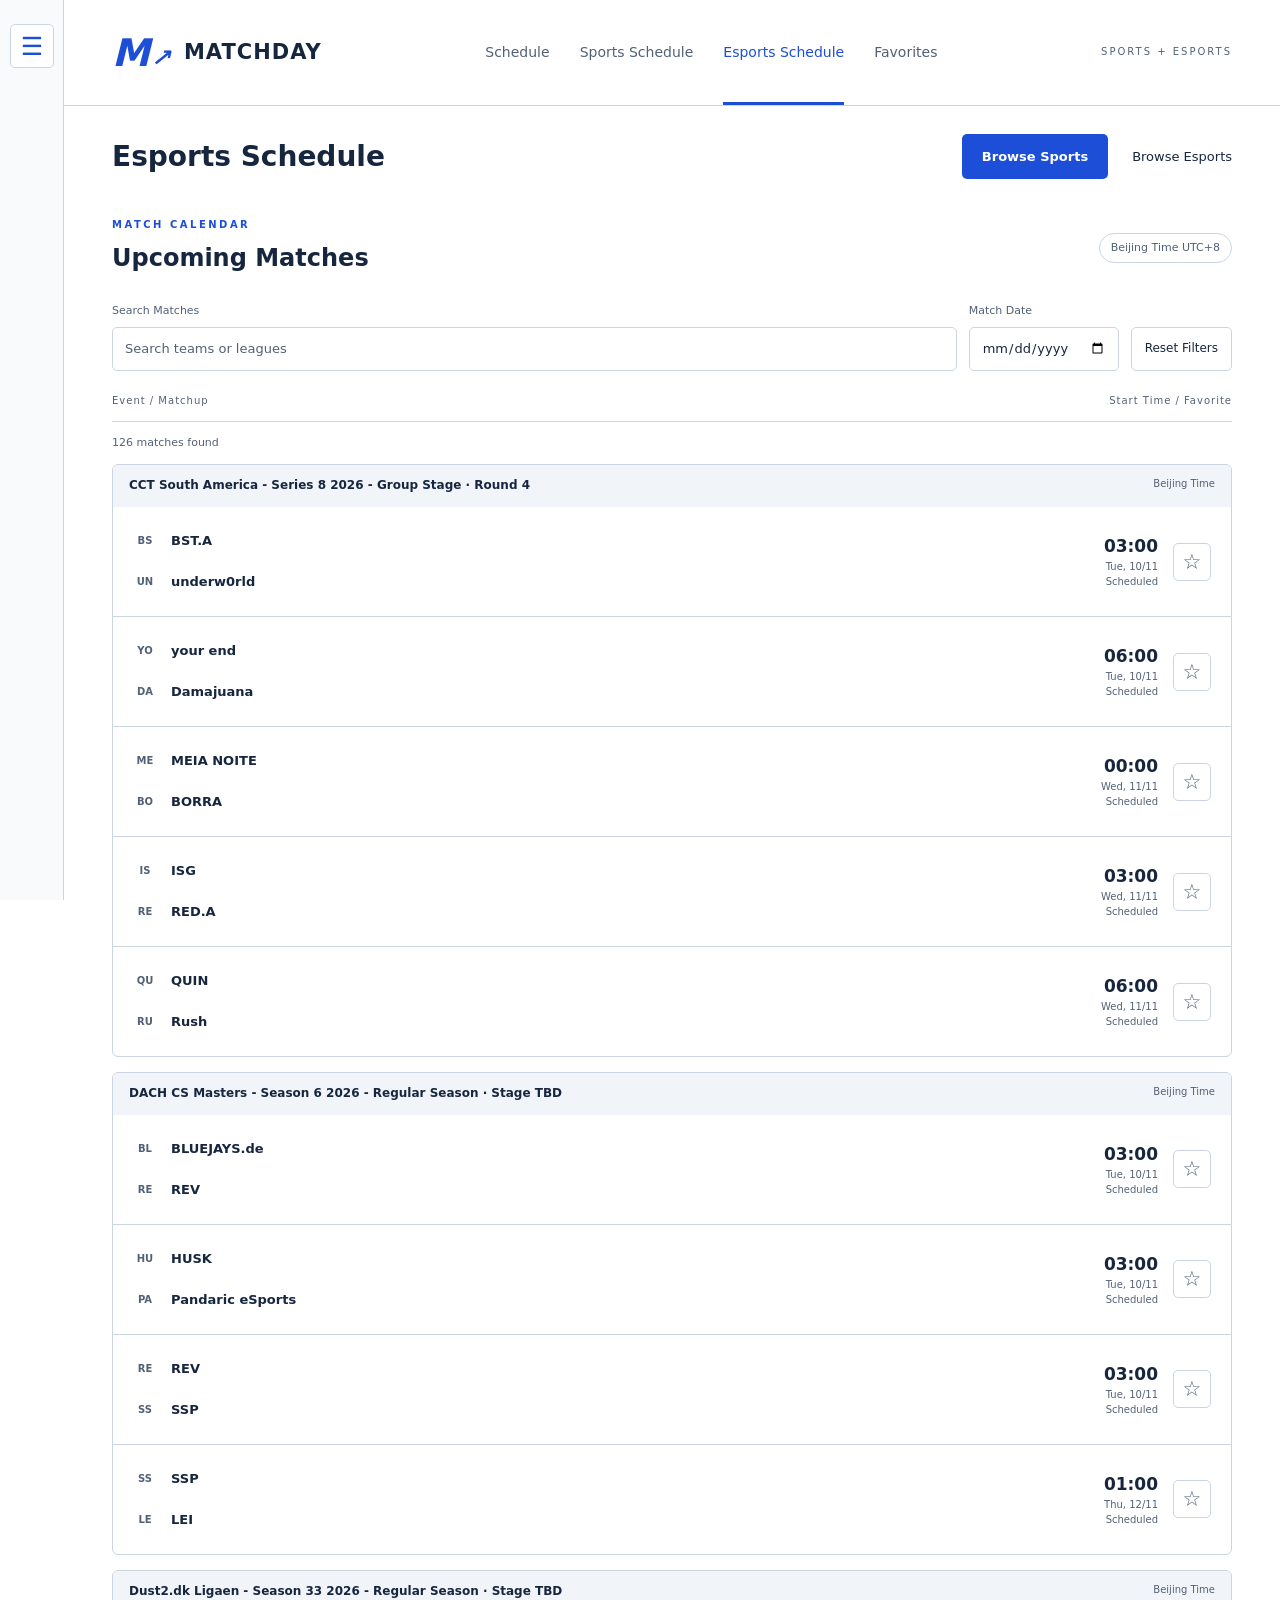
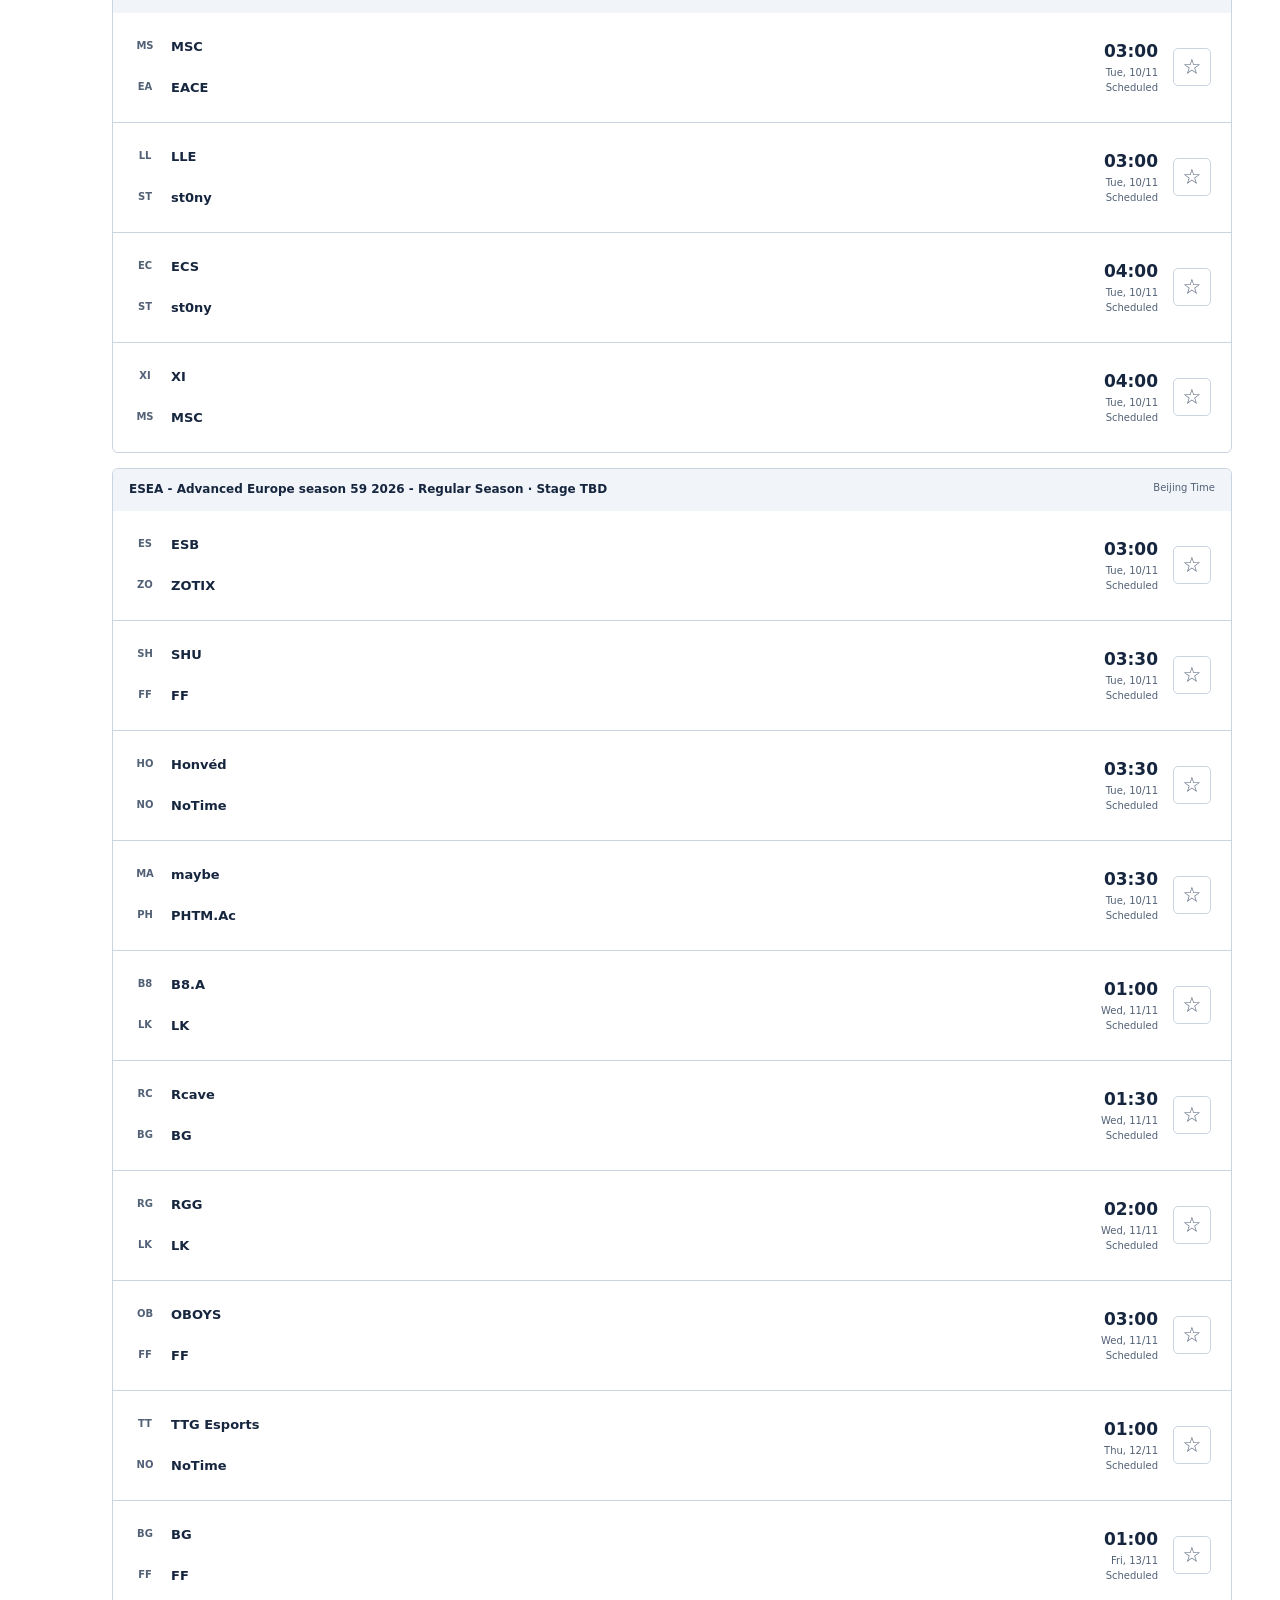
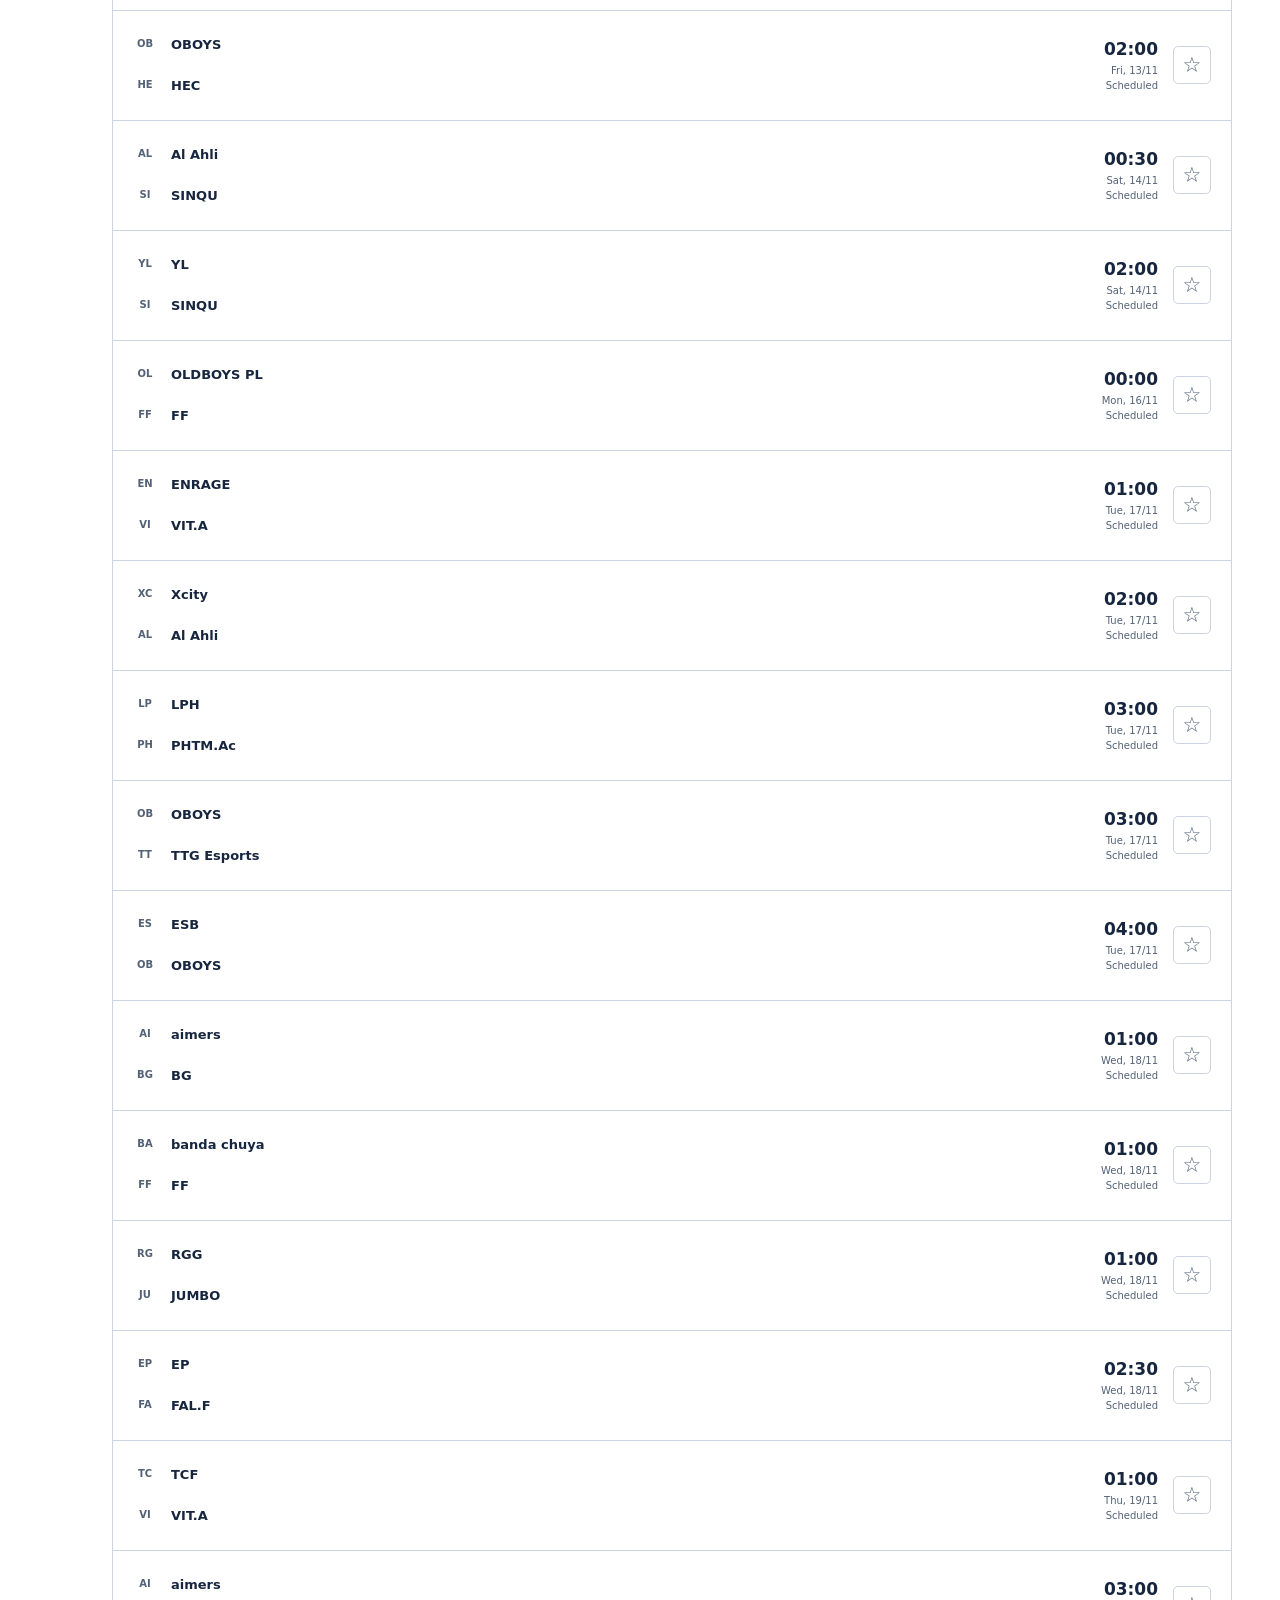
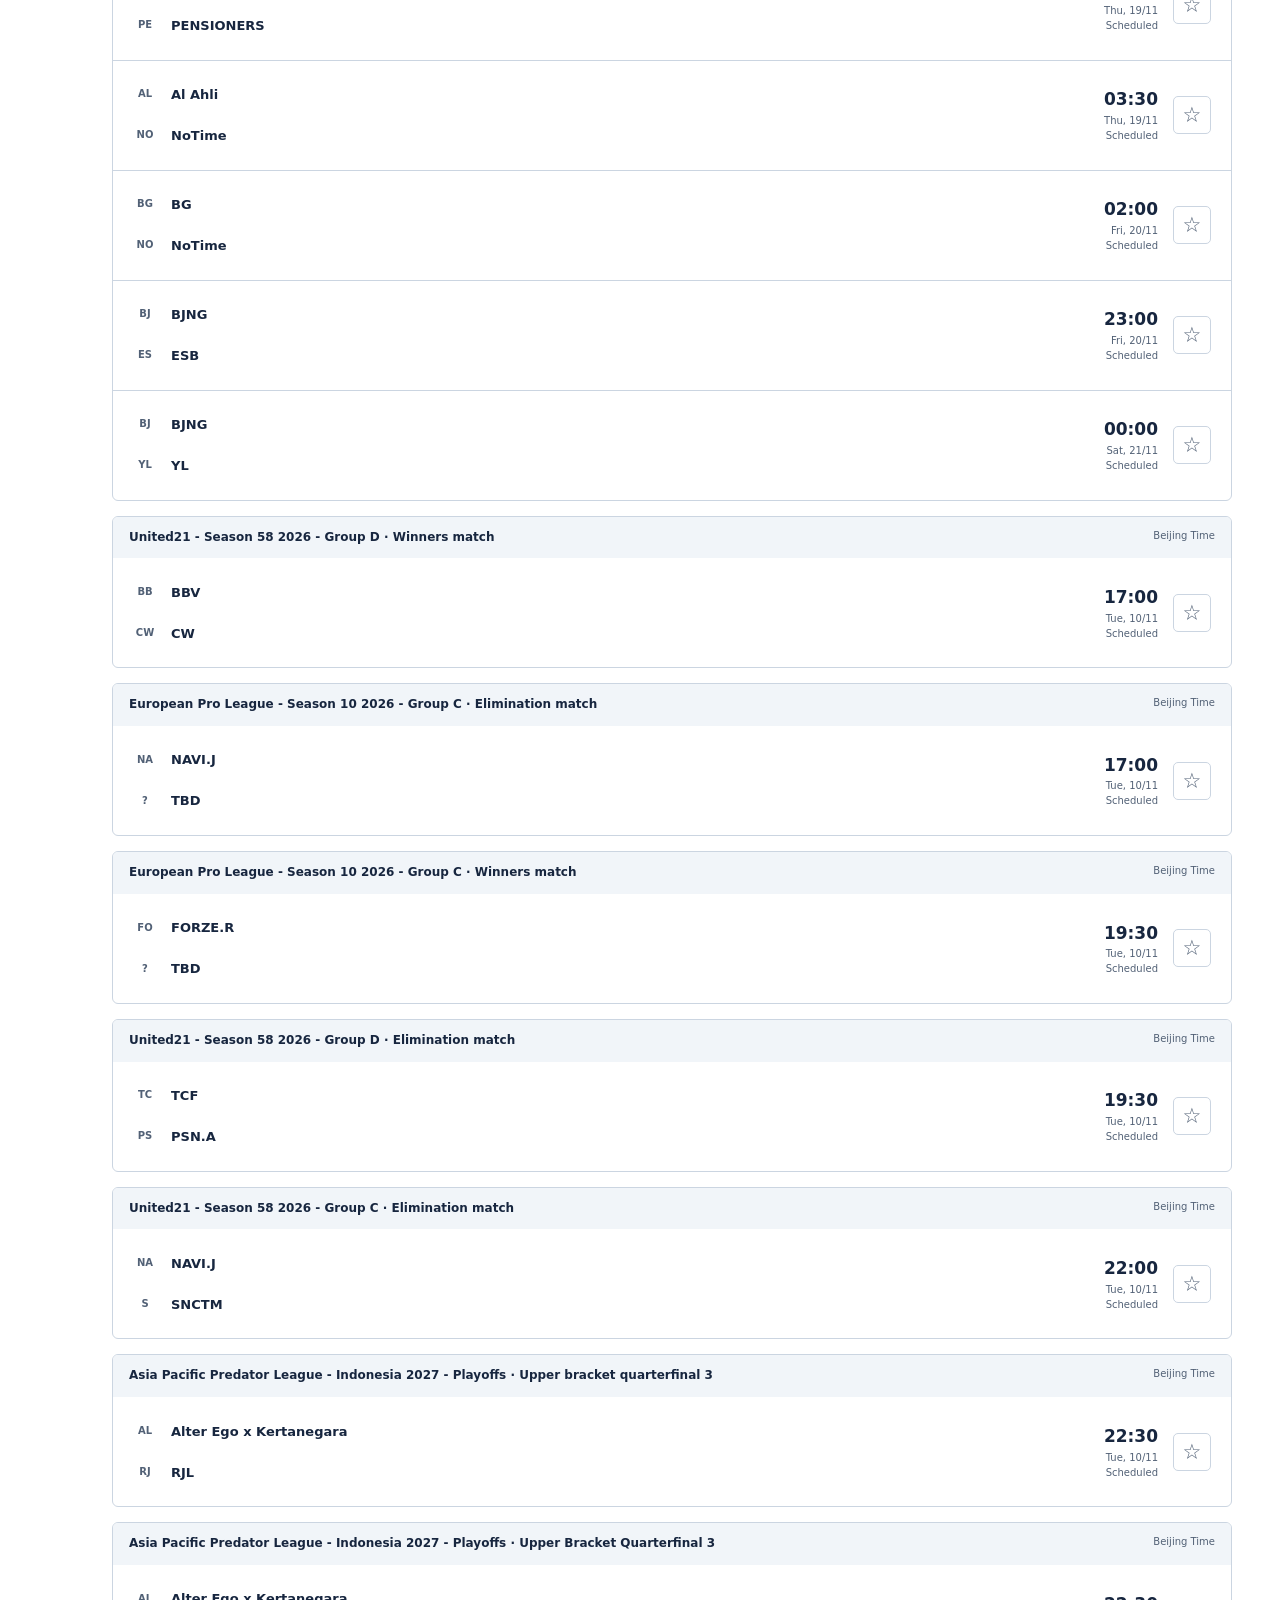
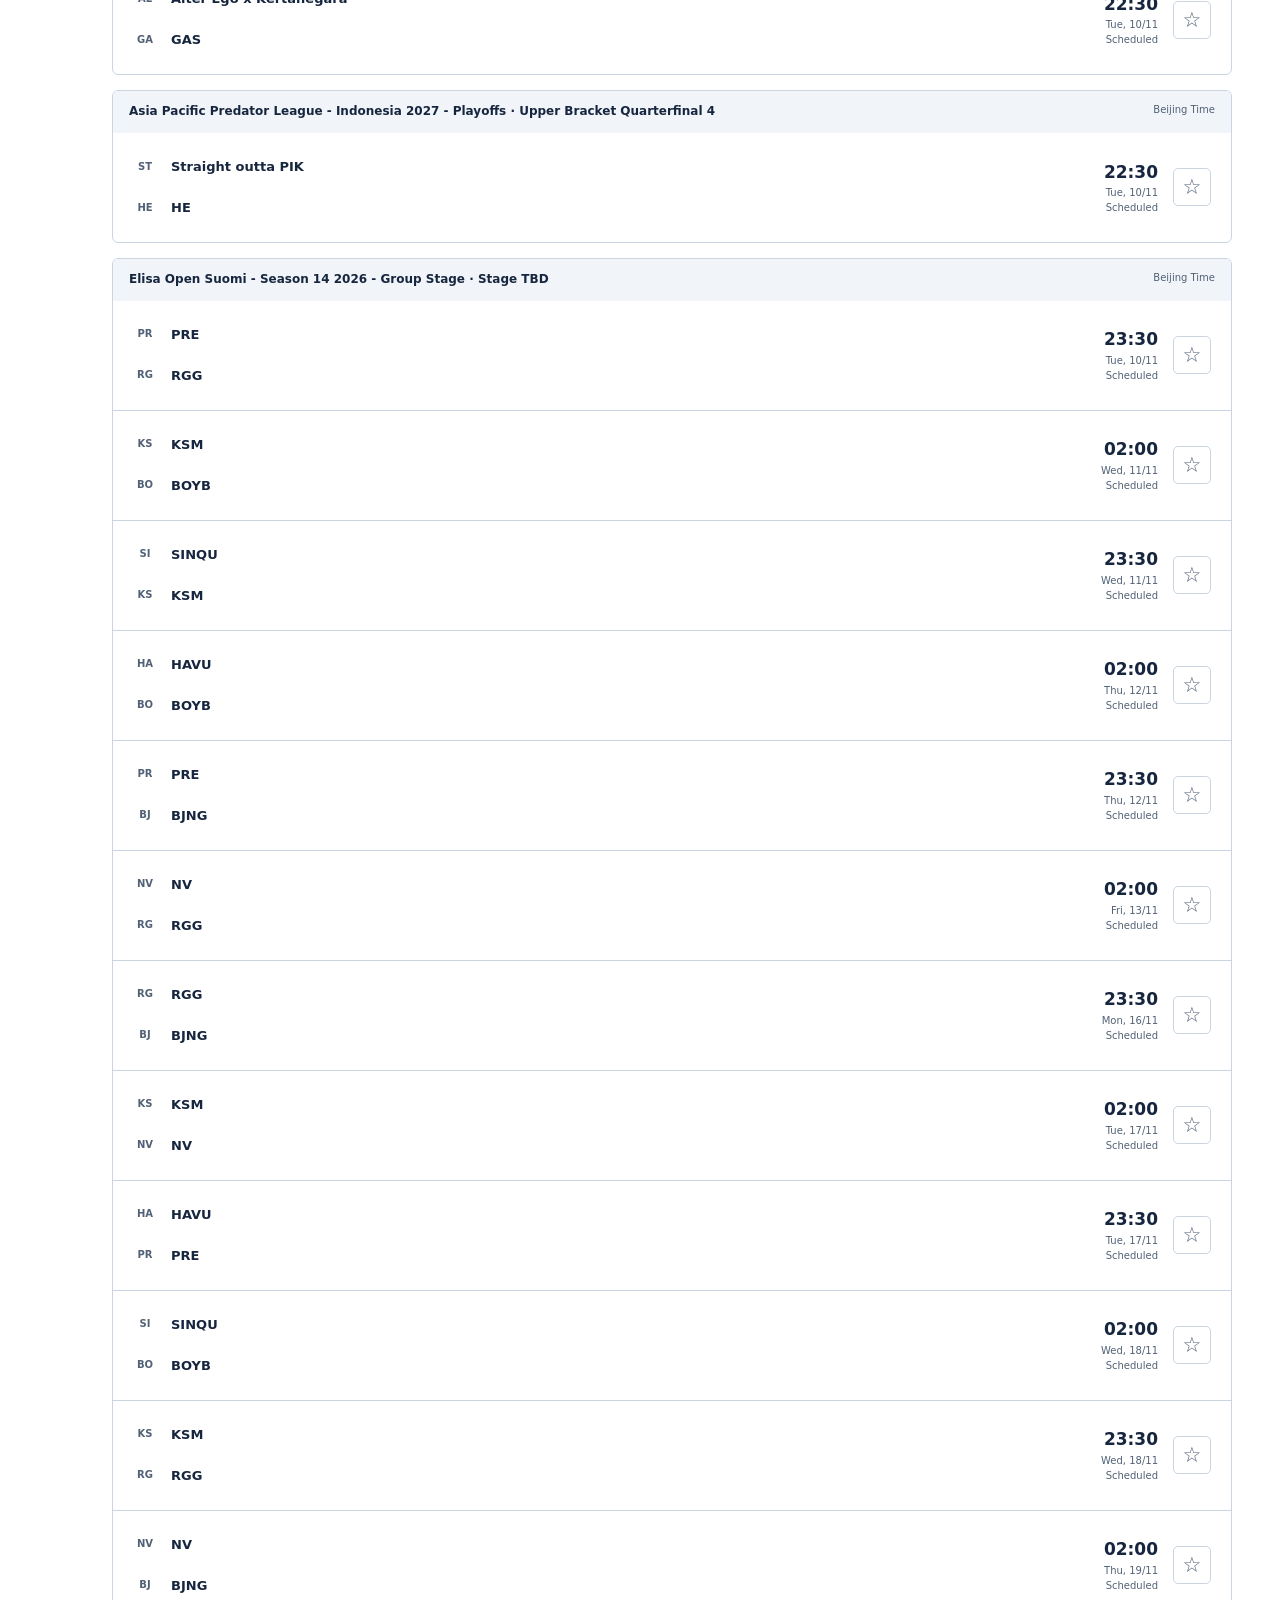
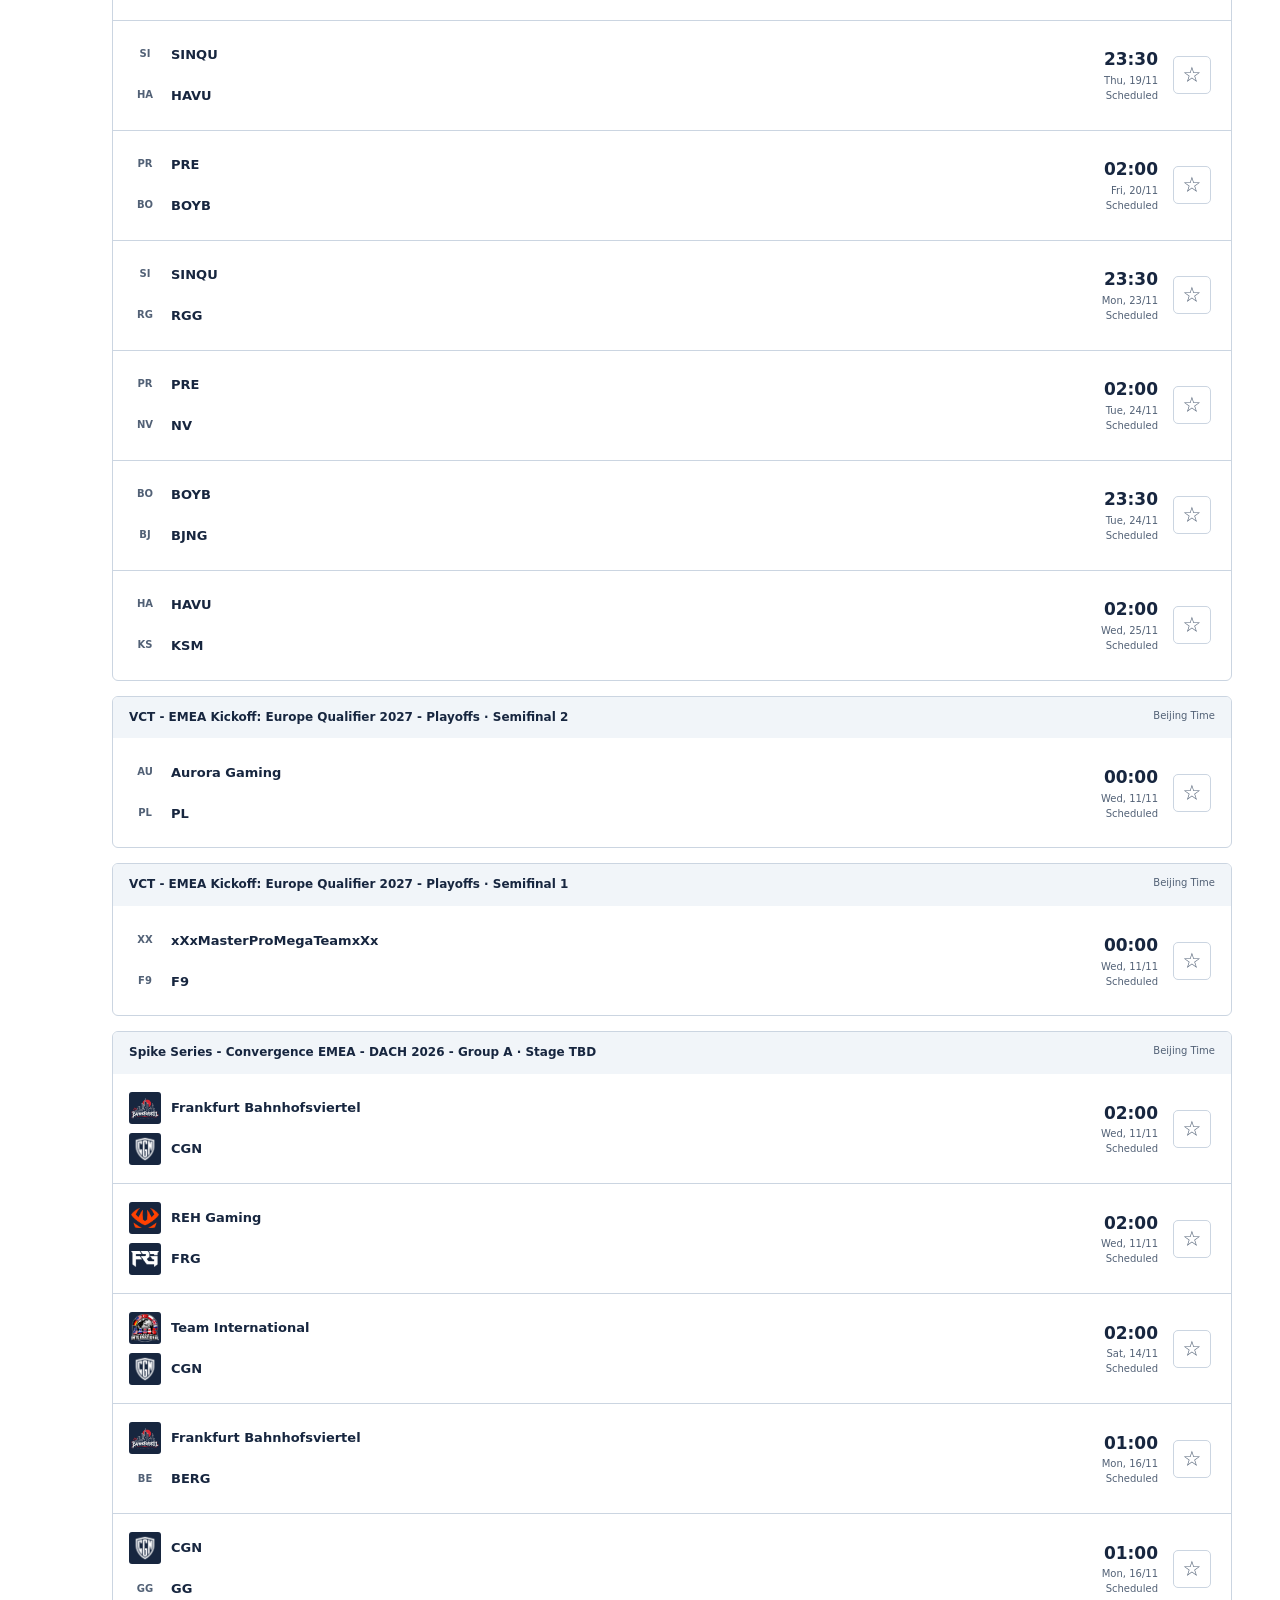
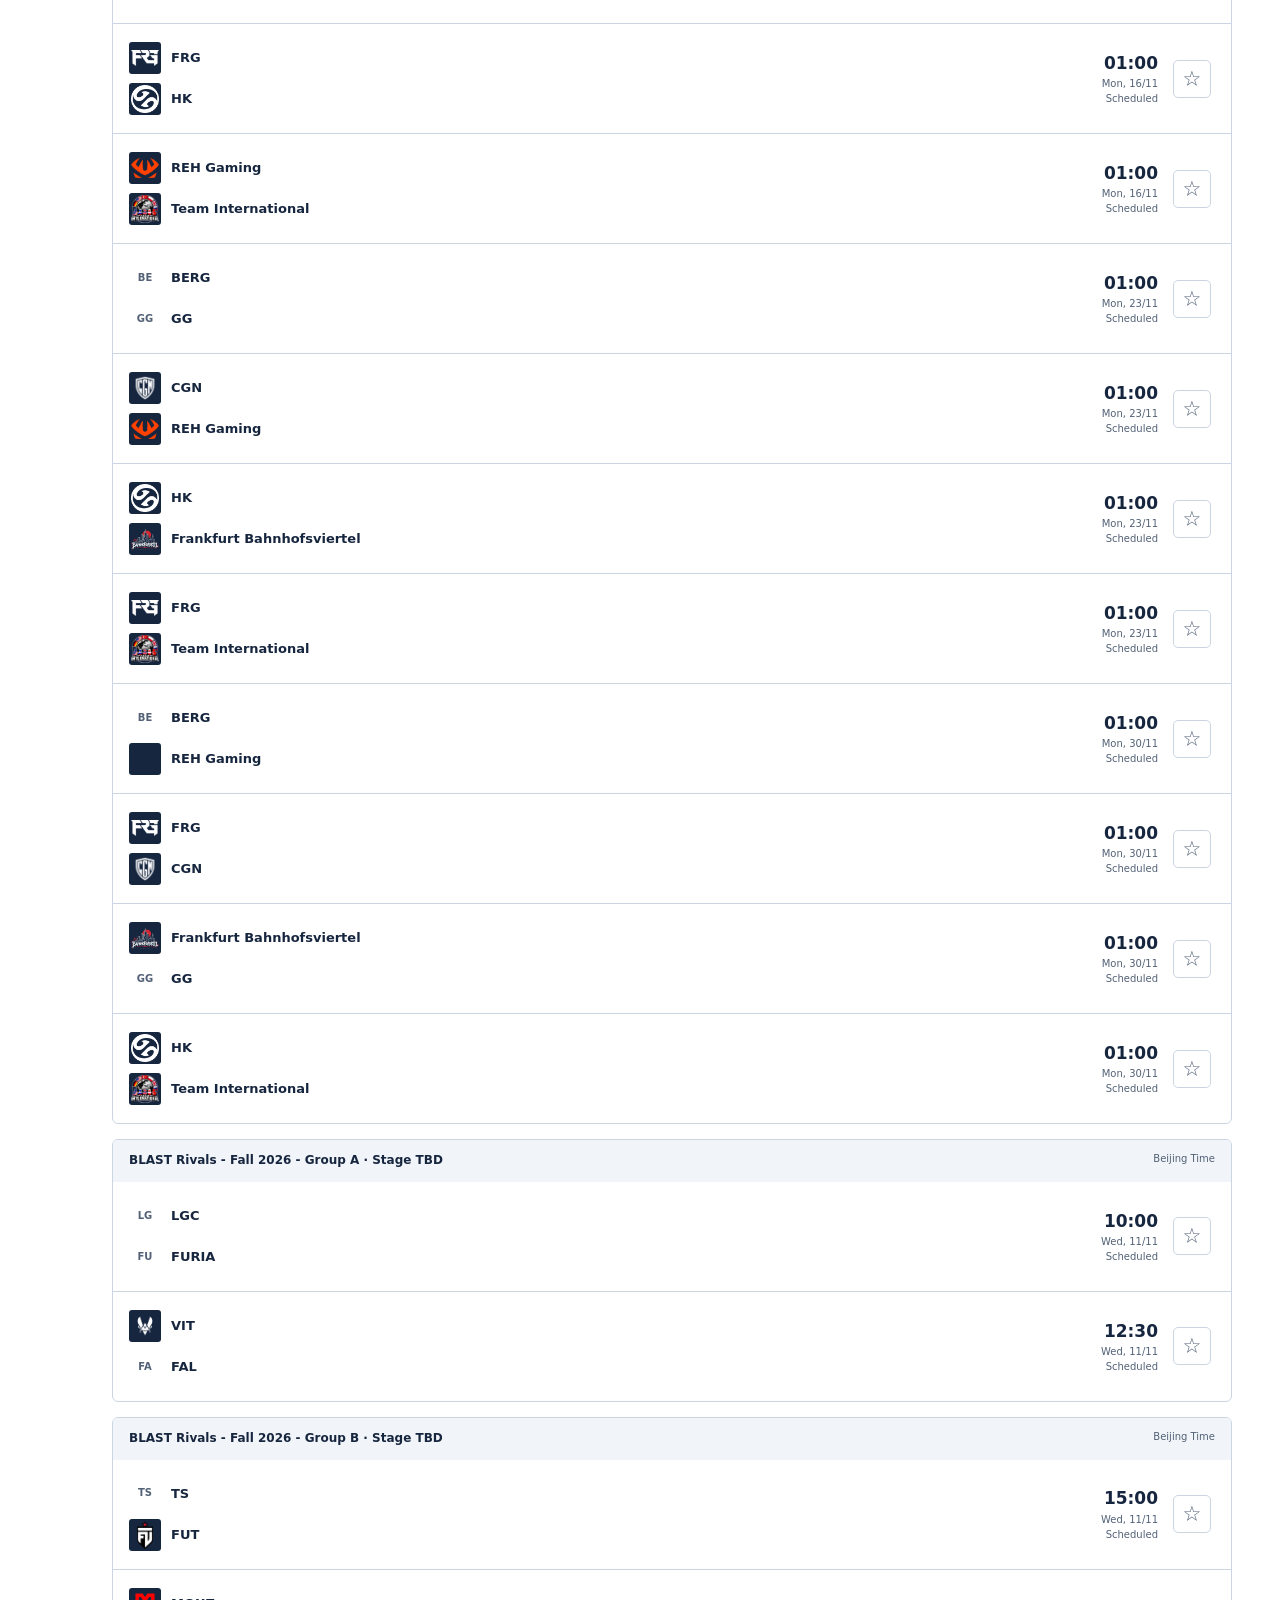
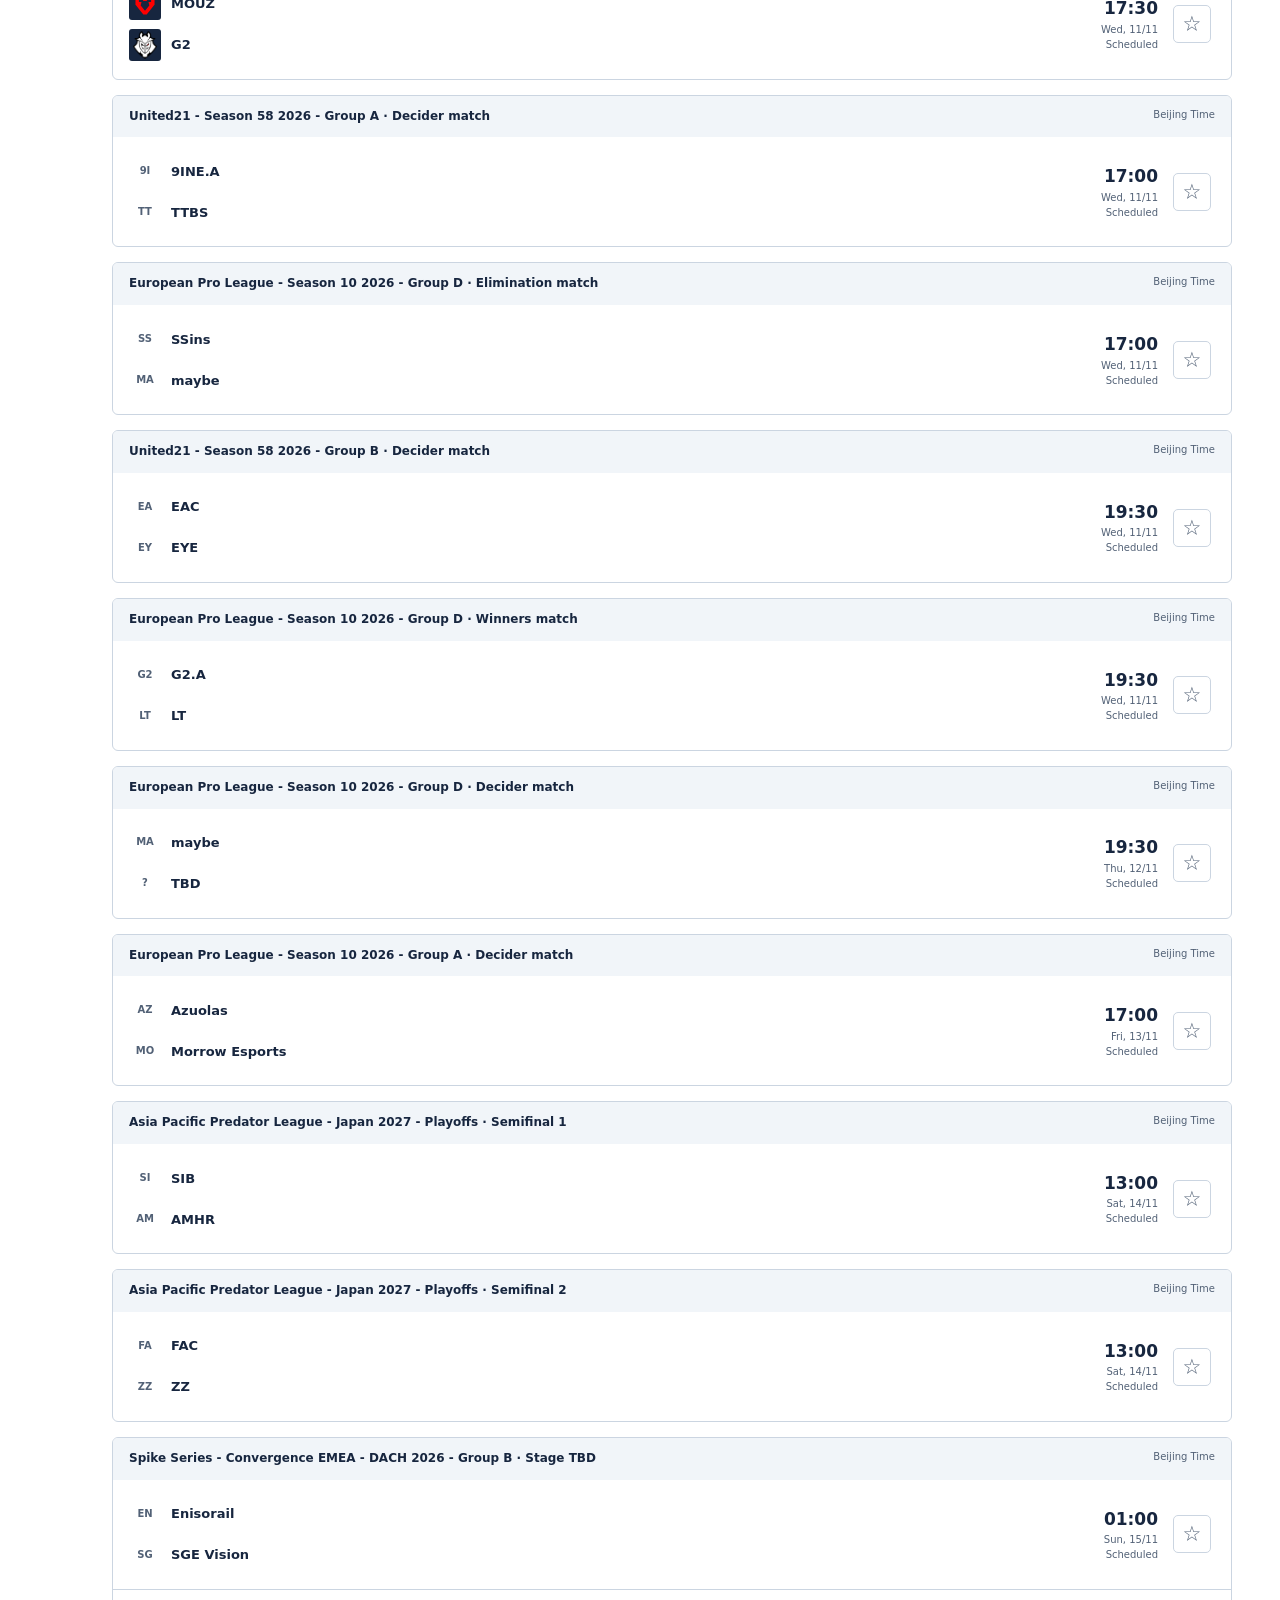
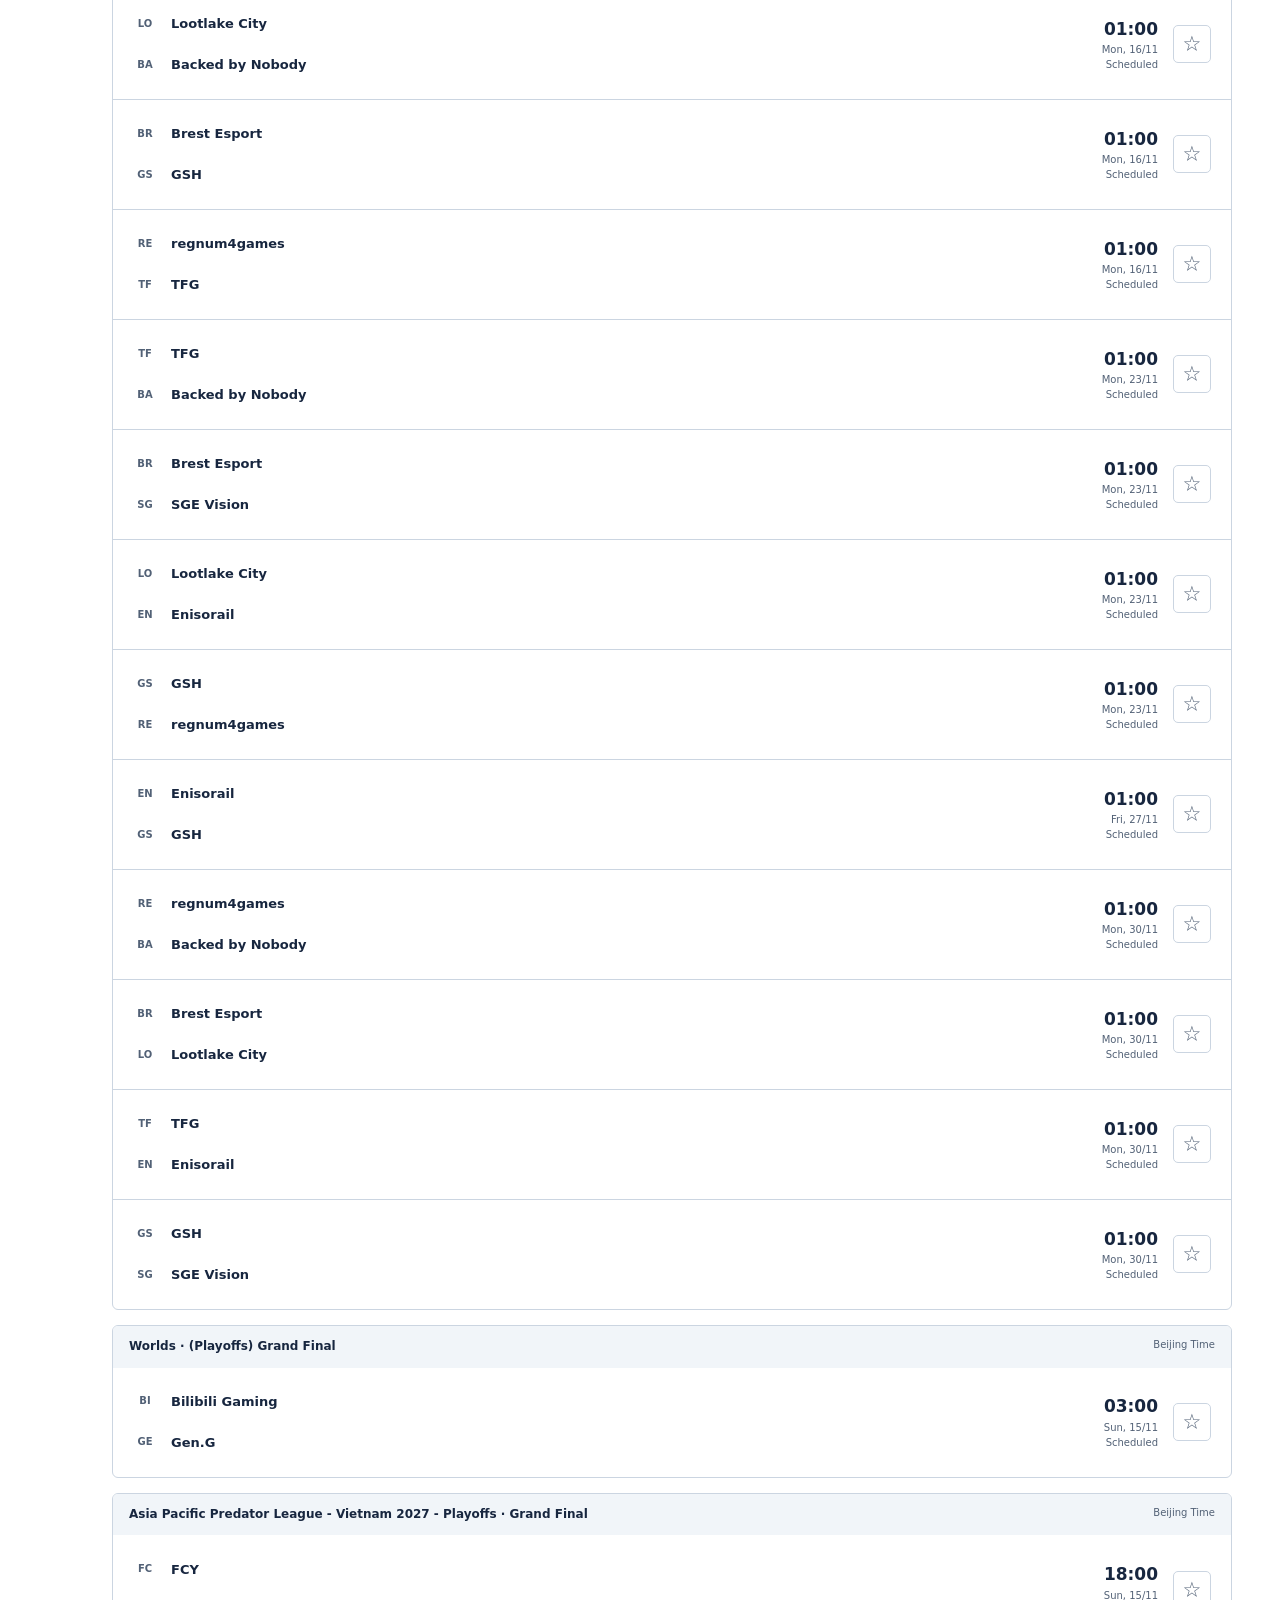
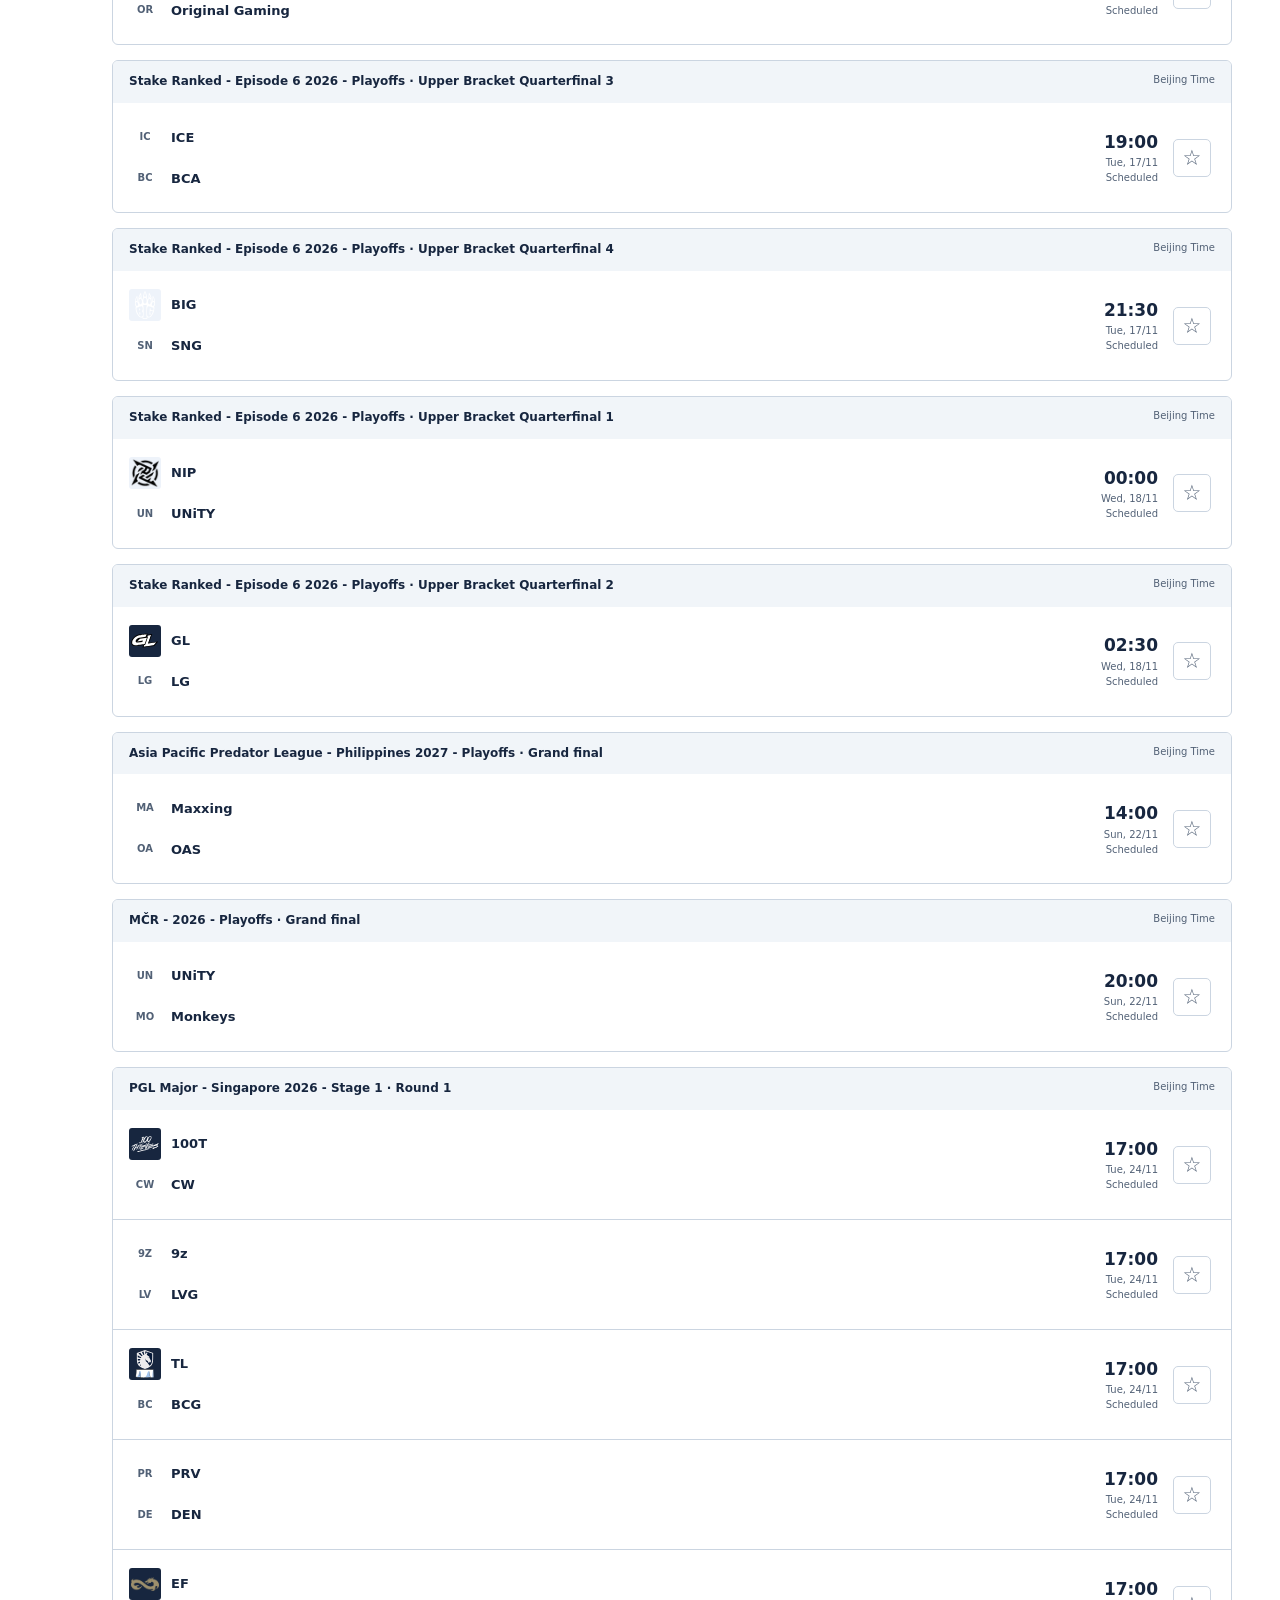
==== commit c6326bf0: "Translate website and generated schedule text into English" ====
--- a/esports.html
+++ b/esports.html
@@ -1,11 +1,11 @@
 <!doctype html>
-<html lang="zh-CN">
-<head><meta charset="utf-8"><meta name="viewport" content="width=device-width,initial-scale=1"><meta name="description" content="赛点 MATCHDAY：体育与电竞赛程查询原型。"><title>电竞赛程 · 赛点 MATCHDAY</title><link rel="stylesheet" href="styles.css?v=20261110-information"><script src="app.js?v=20261110-information" defer></script></head>
-<body data-page="esports"><a class="skip" href="#main">跳到主要内容</a>
-<aside class="navigation-rail" aria-label="侧边导航"><button id="navigation-toggle" type="button" aria-expanded="false" aria-controls="navigation-panel" aria-label="展开侧边导航">☰</button><nav id="navigation-panel" aria-label="侧边导航内容" hidden><p class="eyebrow">SPORTS &amp; GAMES</p><h2>选择项目</h2><div id="categories"></div><div class="side-note"><span aria-hidden="true">↗</span><h3>赛事关注</h3><p>点击星标关注比赛，可在「我的关注」页面查看。</p></div><a class="information-link" href="information.html">Information</a></nav></aside>
-<header class="header"><a class="brand" href="index.html"><span class="brand-icon" aria-hidden="true">M<span>↗</span></span><span>MATCHDAY</span></a><nav aria-label="主导航"><a href="index.html">赛事查询</a><a href="sports.html">体育赛程</a><a href="esports.html" aria-current="page">电竞赛程</a><a href="favorites.html">我的关注</a></nav><span class="edition">SPORTS + ESPORTS</span></header>
-<main id="main"><section class="page-heading"><h1>电竞赛程</h1><div class="page-links"><a class="primary" href="sports.html">查看体育赛程</a><a href="esports.html">查看电竞赛程</a></div></section>
+<html lang="en">
+<head><meta charset="utf-8"><meta name="viewport" content="width=device-width,initial-scale=1"><meta name="description" content="MATCHDAY: Sports and esports schedule finder."><title>Esports Schedule · MATCHDAY</title><link rel="stylesheet" href="styles.css?v=20261110-english"><script src="app.js?v=20261110-english" defer></script></head>
+<body data-page="esports"><a class="skip" href="#main">Skip to main content</a>
+<aside class="navigation-rail" aria-label="Sidebar navigation"><button id="navigation-toggle" type="button" aria-expanded="false" aria-controls="navigation-panel" aria-label="Open sidebar">☰</button><nav id="navigation-panel" aria-label="Sidebar menu" hidden><p class="eyebrow">SPORTS &amp; GAMES</p><h2>Choose a Category</h2><div id="categories"></div><div class="side-note"><span aria-hidden="true">↗</span><h3>Favorites</h3><p>Star a match to save it to your Favorites.</p></div><a class="information-link" href="information.html">Information</a></nav></aside>
+<header class="header"><a class="brand" href="index.html"><span class="brand-icon" aria-hidden="true">M<span>↗</span></span><span>MATCHDAY</span></a><nav aria-label="Main navigation"><a href="index.html">Schedule</a><a href="sports.html">Sports Schedule</a><a href="esports.html" aria-current="page">Esports Schedule</a><a href="favorites.html">Favorites</a></nav><span class="edition">SPORTS + ESPORTS</span></header>
+<main id="main"><section class="page-heading"><h1>Esports Schedule</h1><div class="page-links"><a class="primary" href="sports.html">Browse Sports</a><a href="esports.html">Browse Esports</a></div></section>
 
-<section class="workspace" aria-labelledby="schedule-title"><div class="section-head"><div><p class="eyebrow">MATCH CALENDAR</p><h2 id="schedule-title">即将开赛</h2></div><span class="timezone">北京时间 UTC+8</span></div><form id="filters" class="filters" role="search"><label>查找赛事<input id="search" type="search" placeholder="搜索战队、球队或联赛" autocomplete="off"></label><label>比赛日期<input id="date" type="date"></label><button class="reset" type="reset">重置筛选</button></form><div class="list-head"><span>赛事 / 对阵</span><span>开赛时间 / 关注</span></div><p id="result-count" class="result-count" role="status"></p><div id="matches"></div><noscript><p>请启用 JavaScript 使用赛程筛选与收藏功能。</p></noscript><p id="feedback" role="status" class="feedback"></p></section>
+<section class="workspace" aria-labelledby="schedule-title"><div class="section-head"><div><p class="eyebrow">MATCH CALENDAR</p><h2 id="schedule-title">Upcoming Matches</h2></div><span class="timezone">Beijing Time UTC+8</span></div><form id="filters" class="filters" role="search"><label>Search Matches<input id="search" type="search" placeholder="Search teams or leagues" autocomplete="off"></label><label>Match Date<input id="date" type="date"></label><button class="reset" type="reset">Reset Filters</button></form><div class="list-head"><span>Event / Matchup</span><span>Start Time / Favorite</span></div><p id="result-count" class="result-count" role="status"></p><div id="matches"></div><noscript><p>Enable JavaScript to filter and save matches.</p></noscript><p id="feedback" role="status" class="feedback"></p></section>
 </main>
-<footer><a class="footer-brand" href="index.html">MATCHDAY / 赛点</a><p>体育与电子竞技赛事查询</p><span>2026 · 赛程同步试验</span></footer></body></html>+<footer><a class="footer-brand" href="index.html">MATCHDAY</a><p>Sports and esports schedules</p><span>2026 · Schedule Sync</span></footer></body></html>
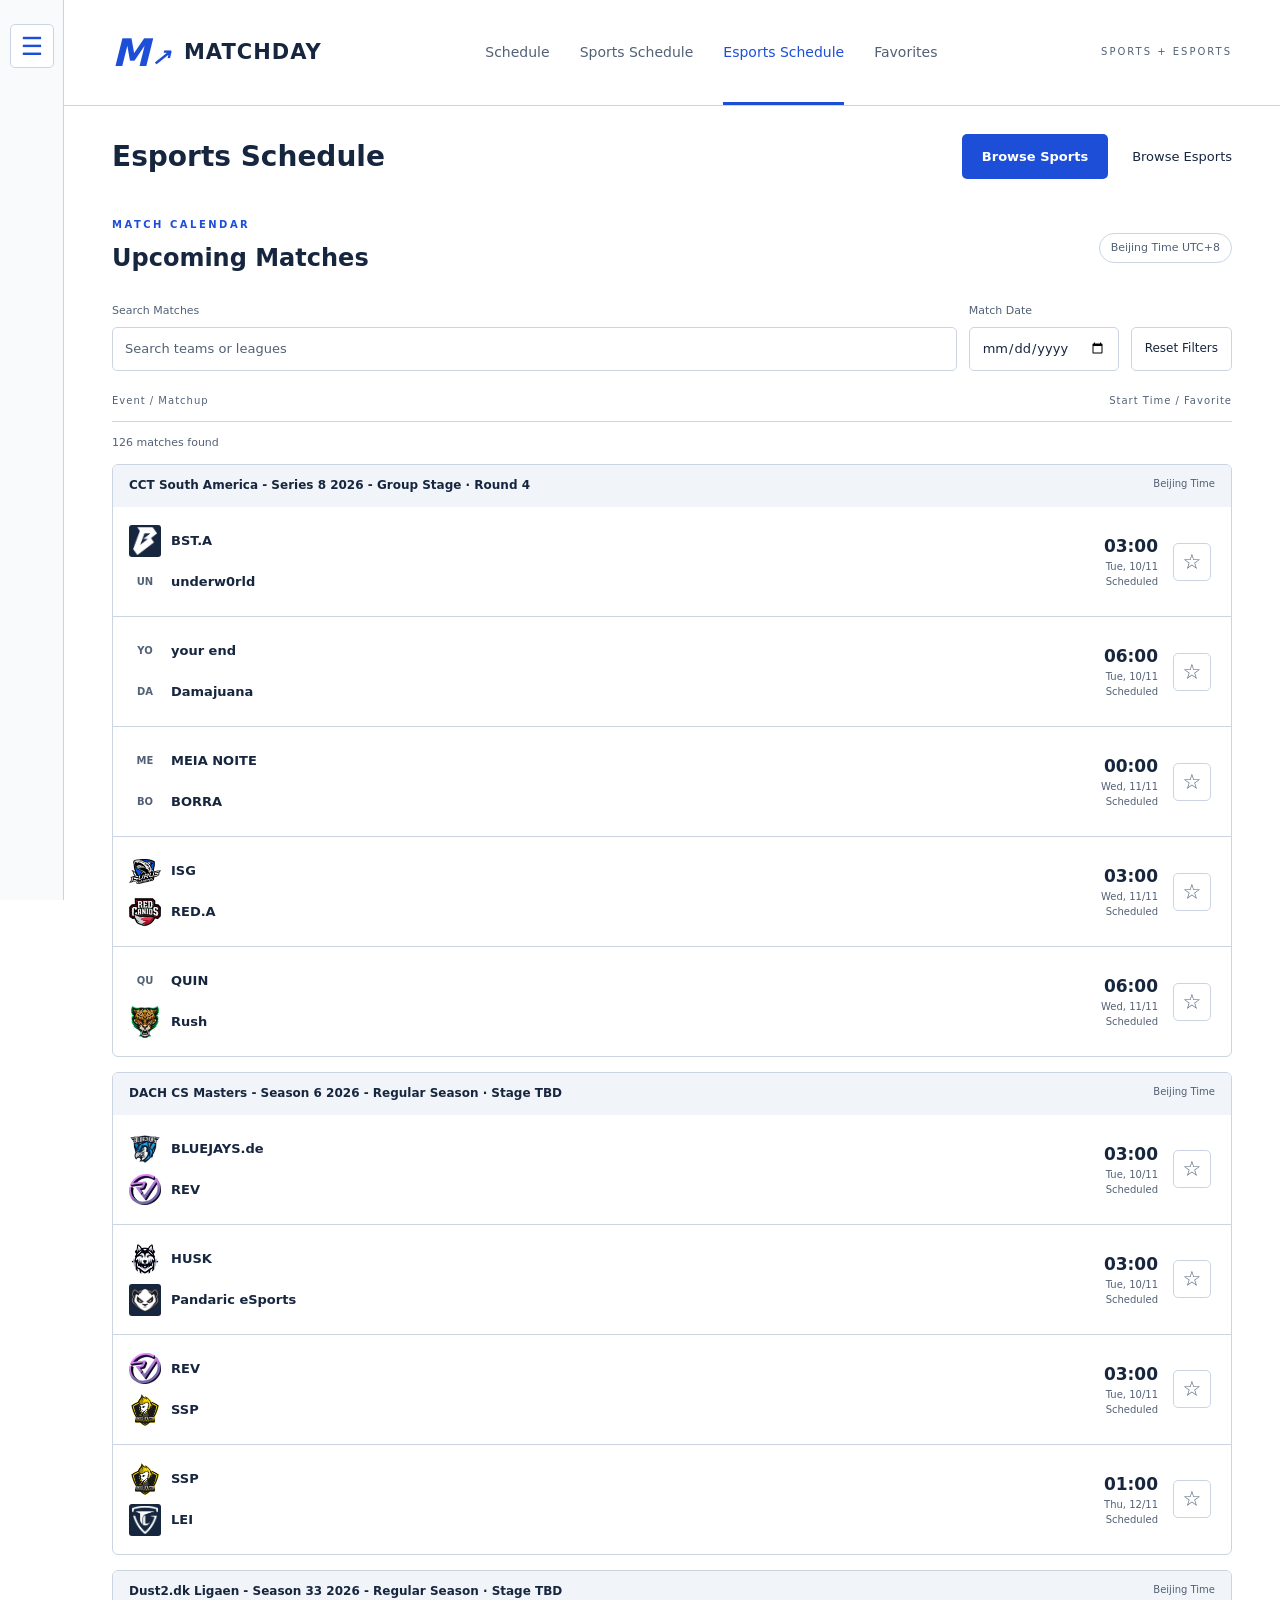
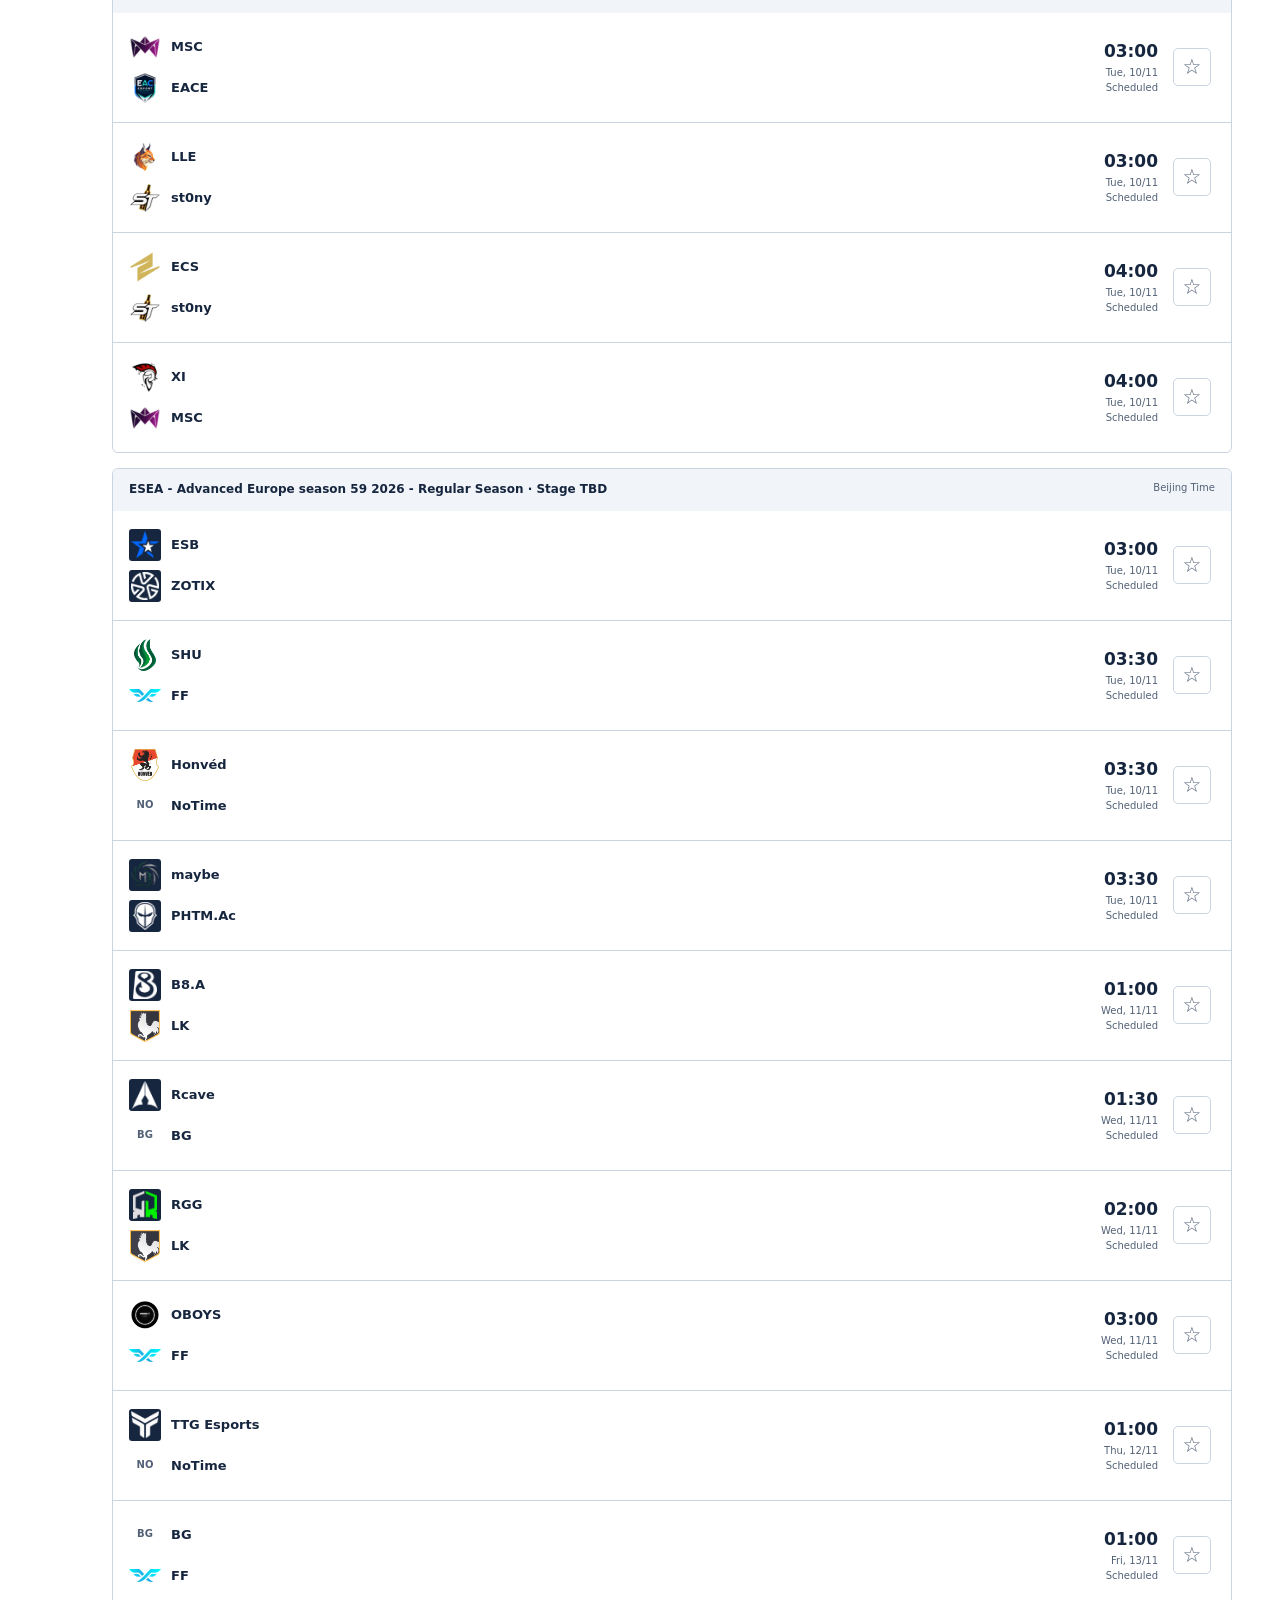
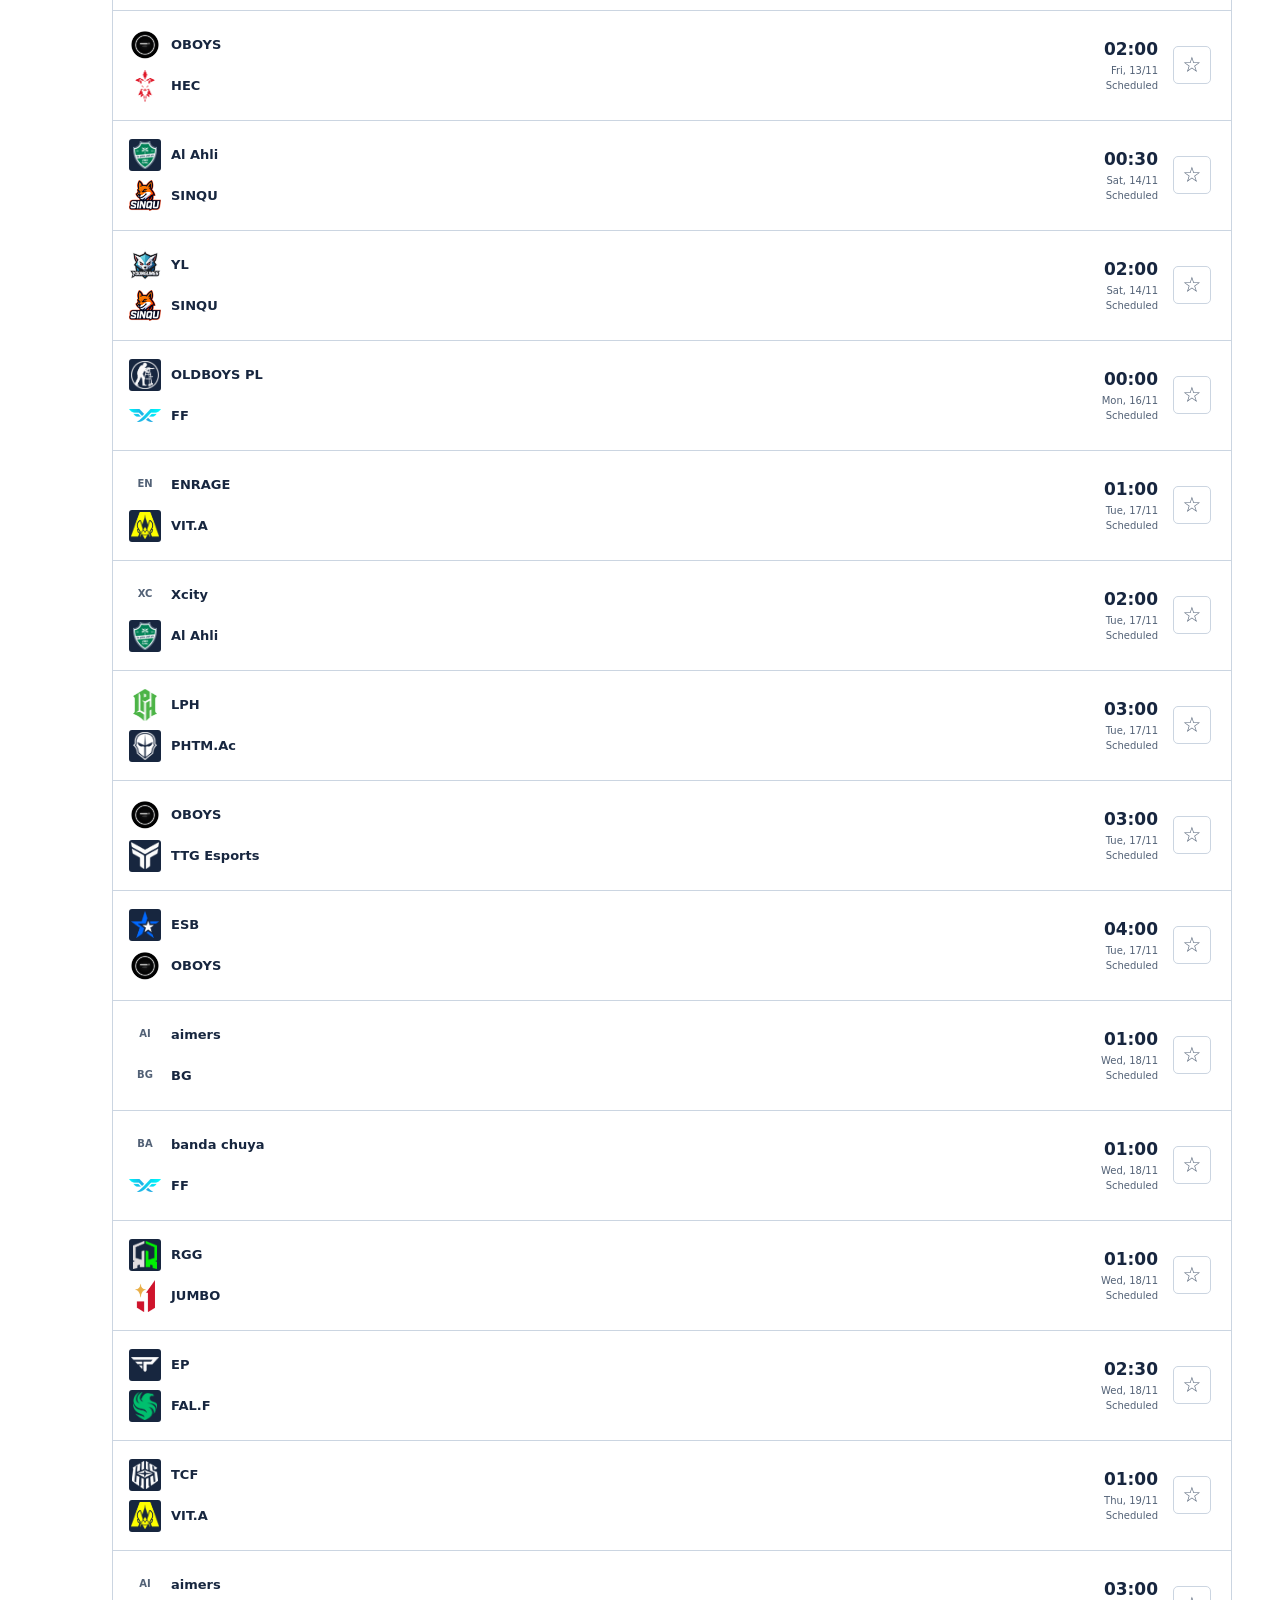
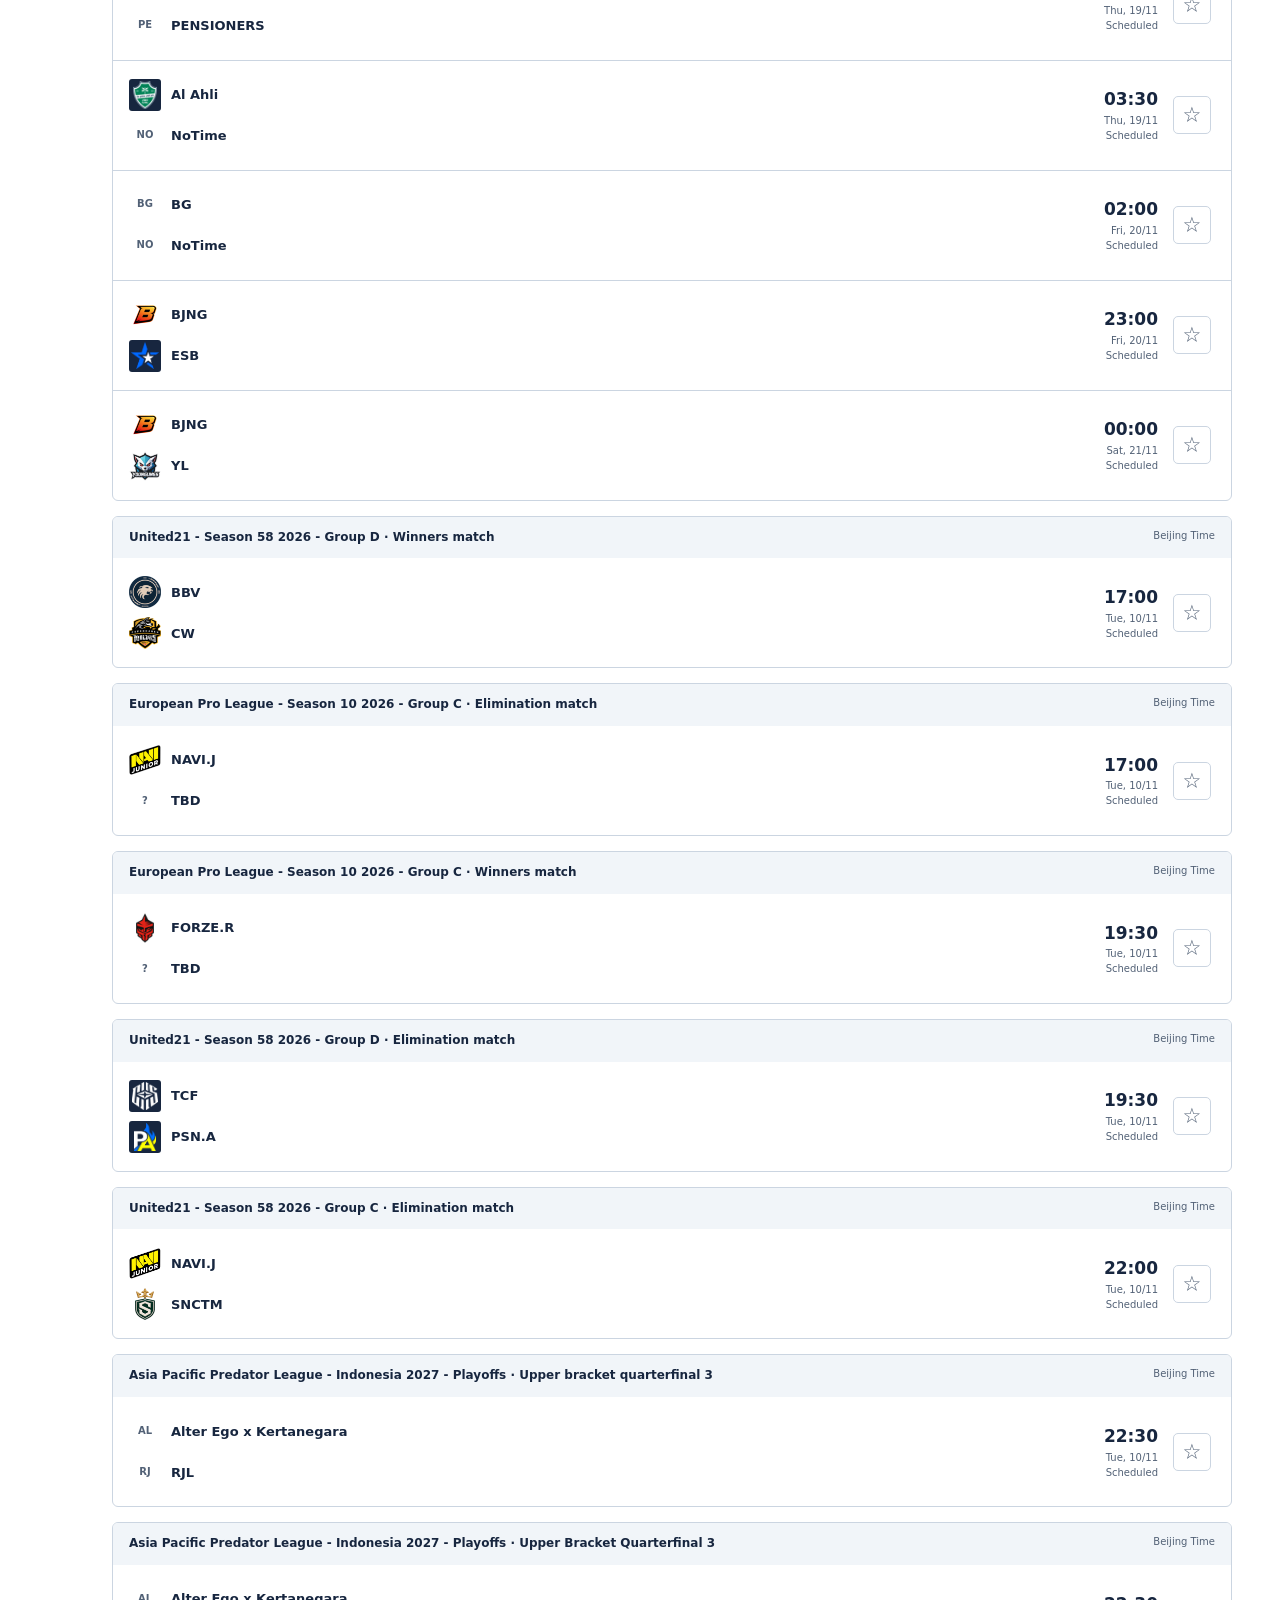
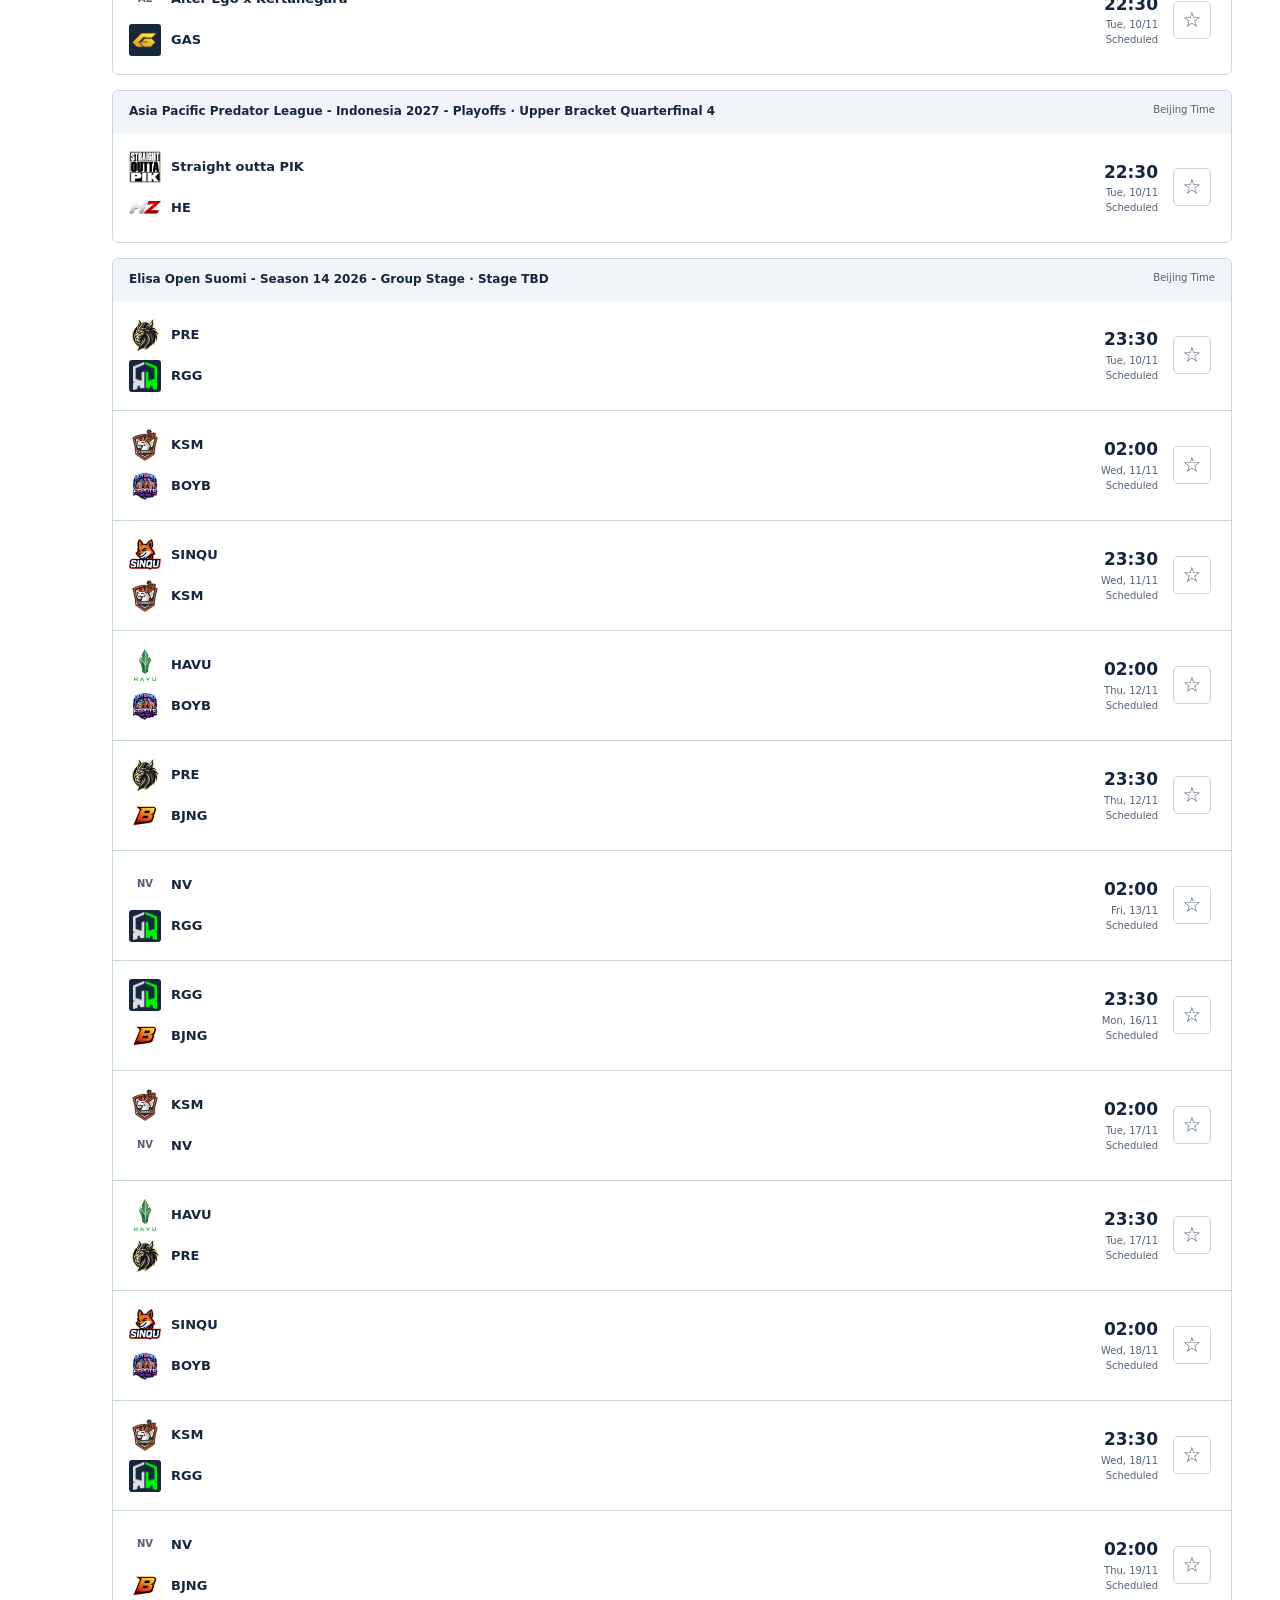
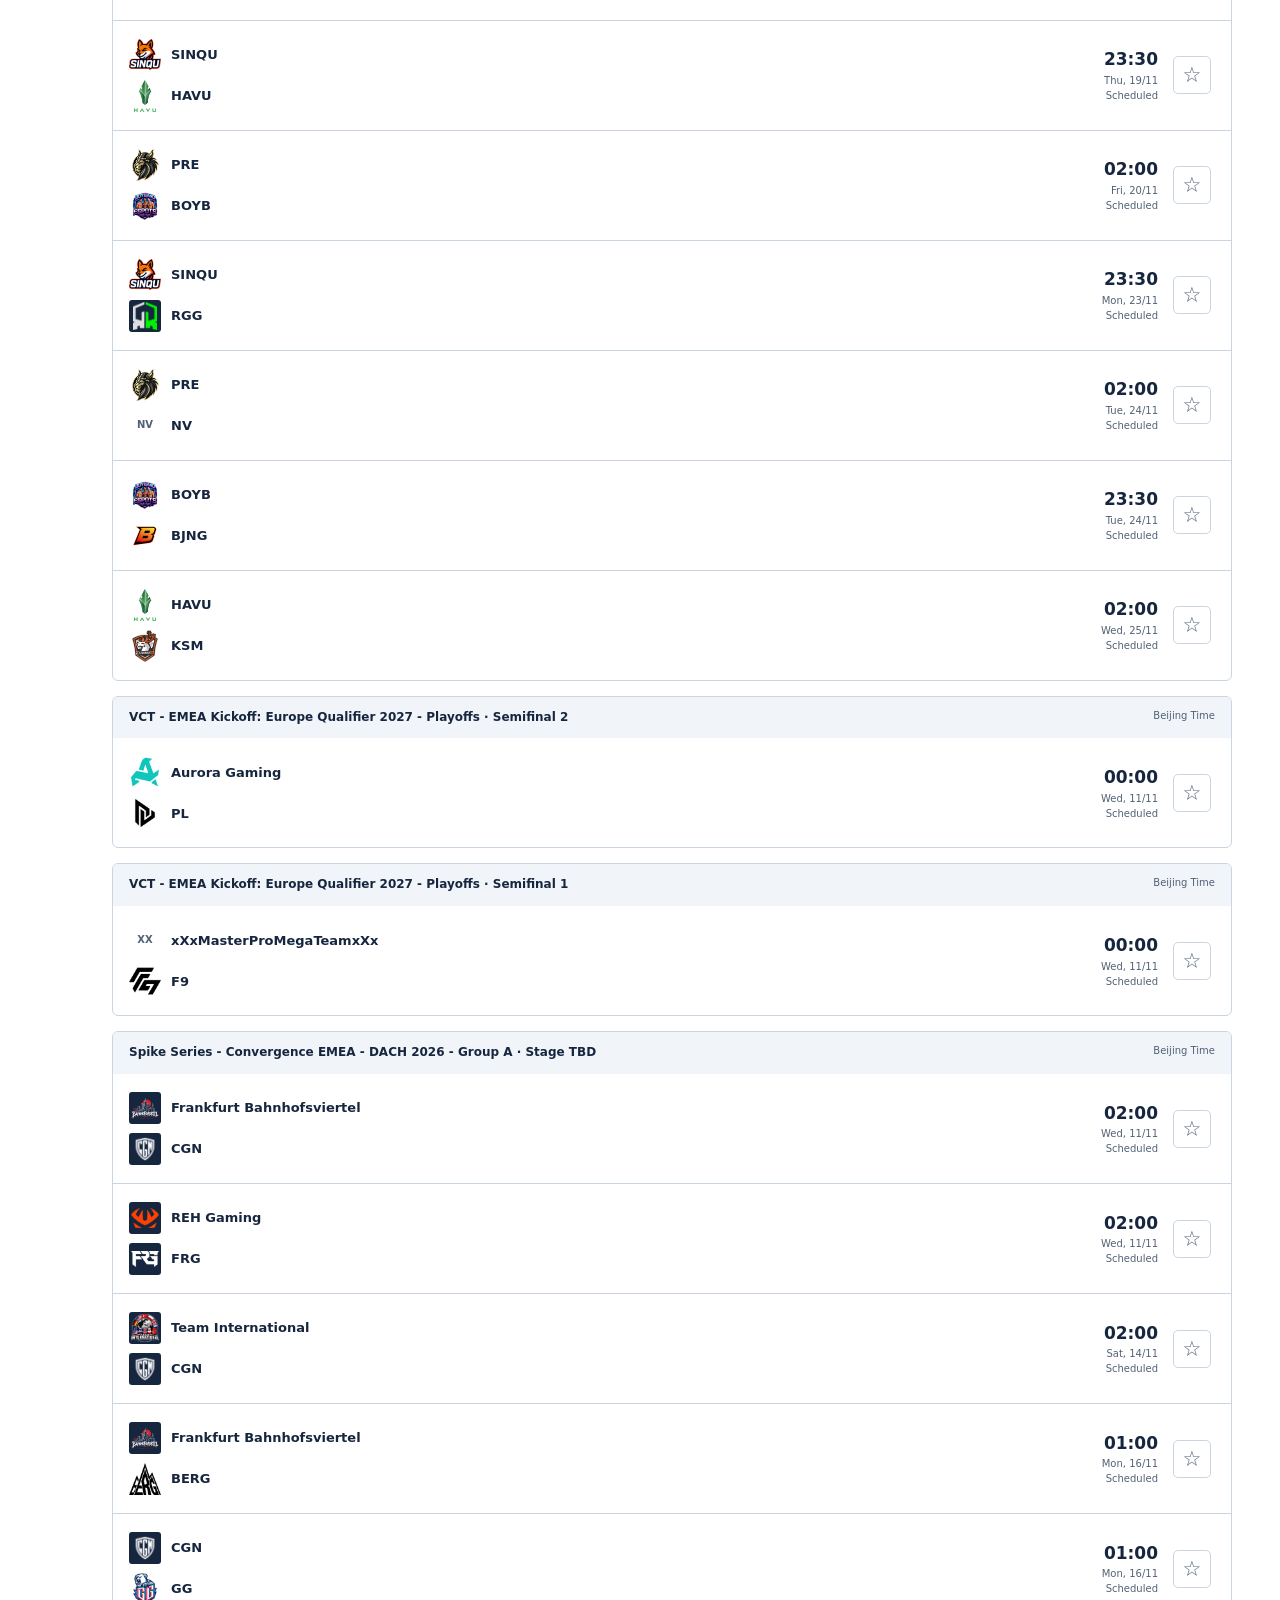
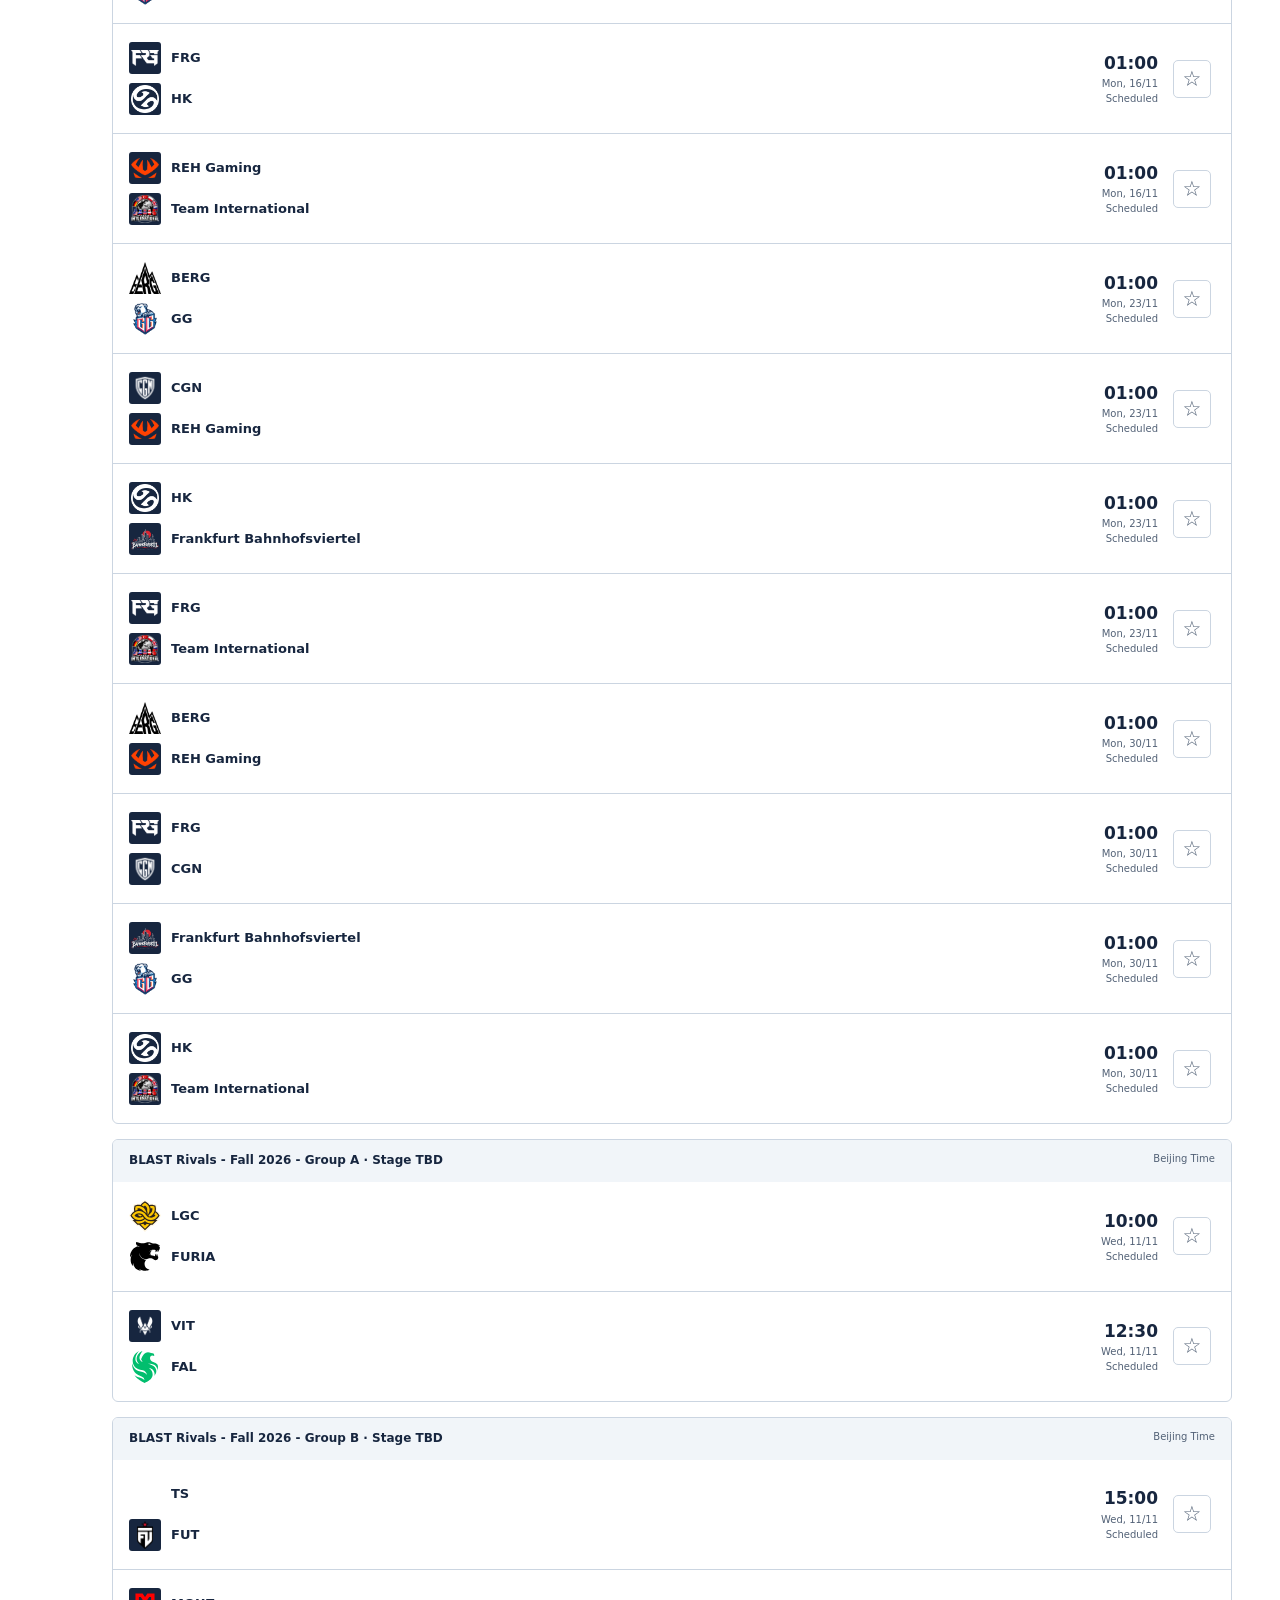
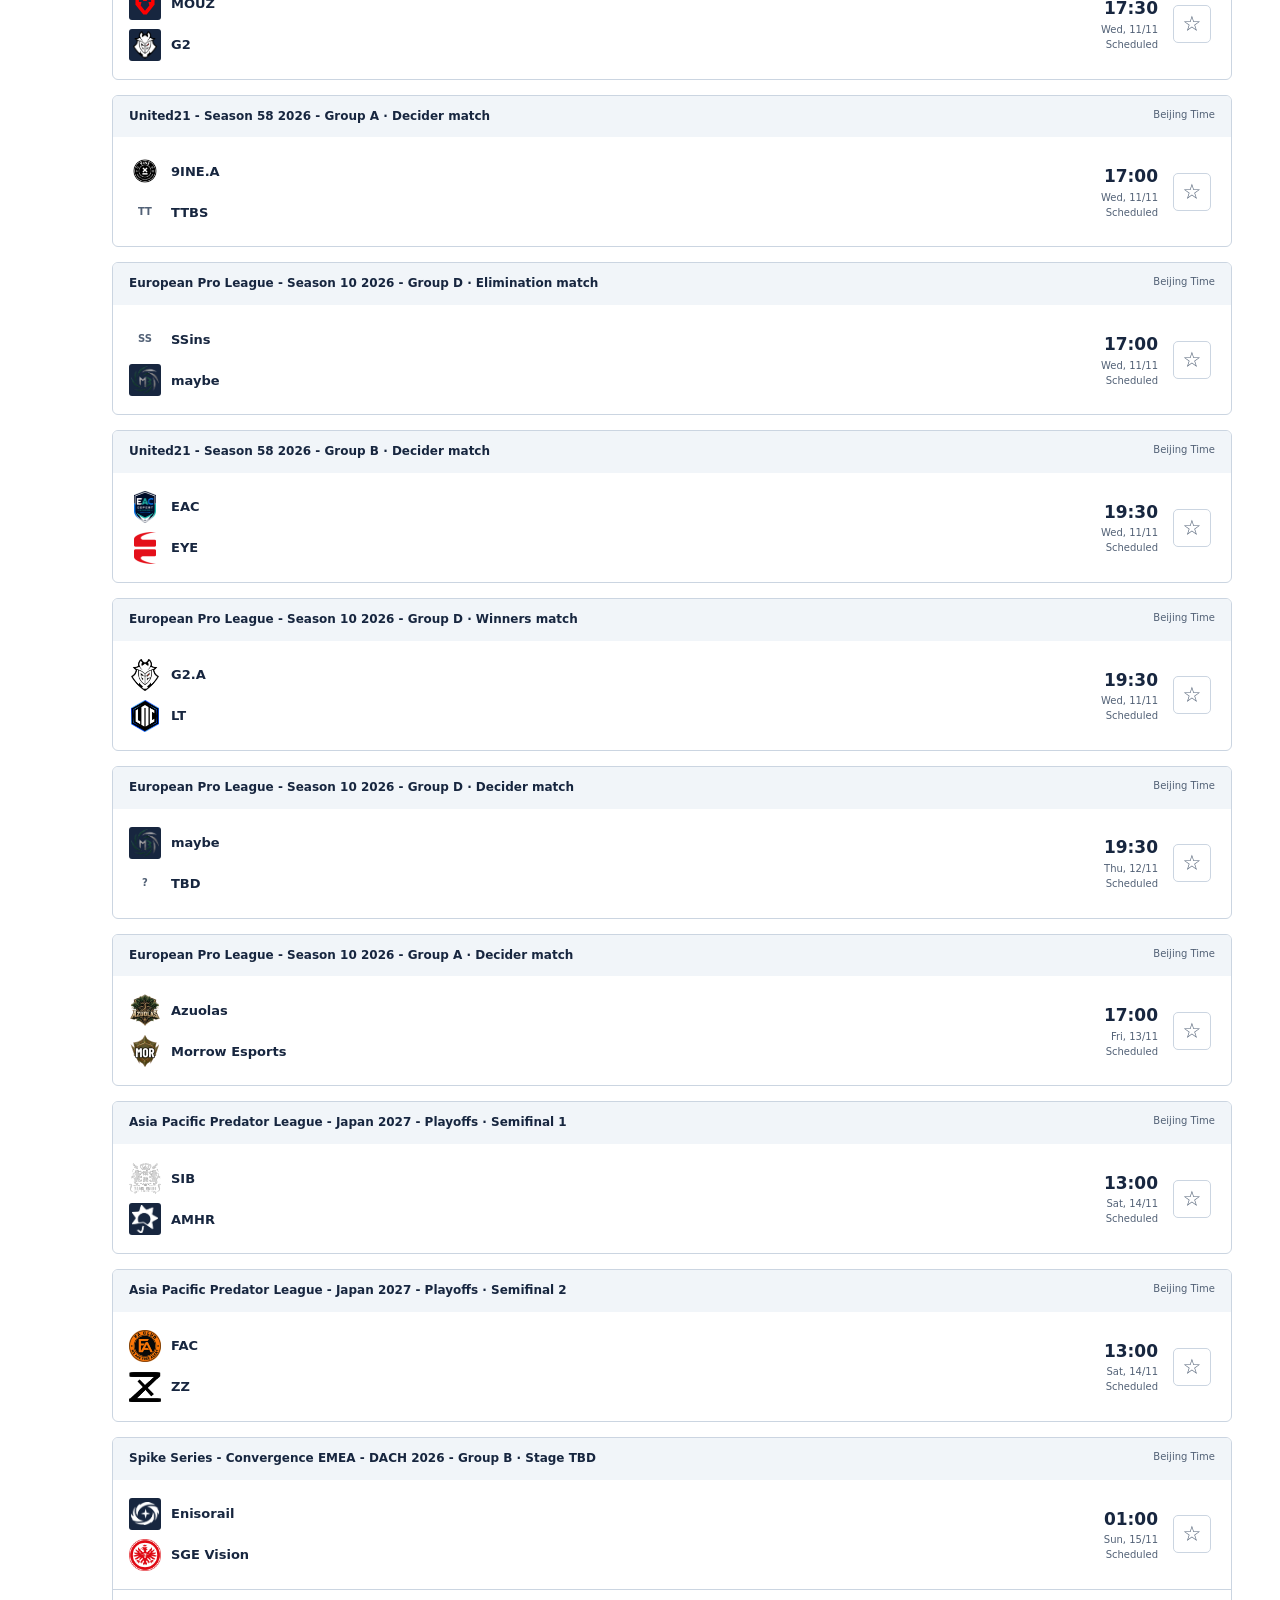
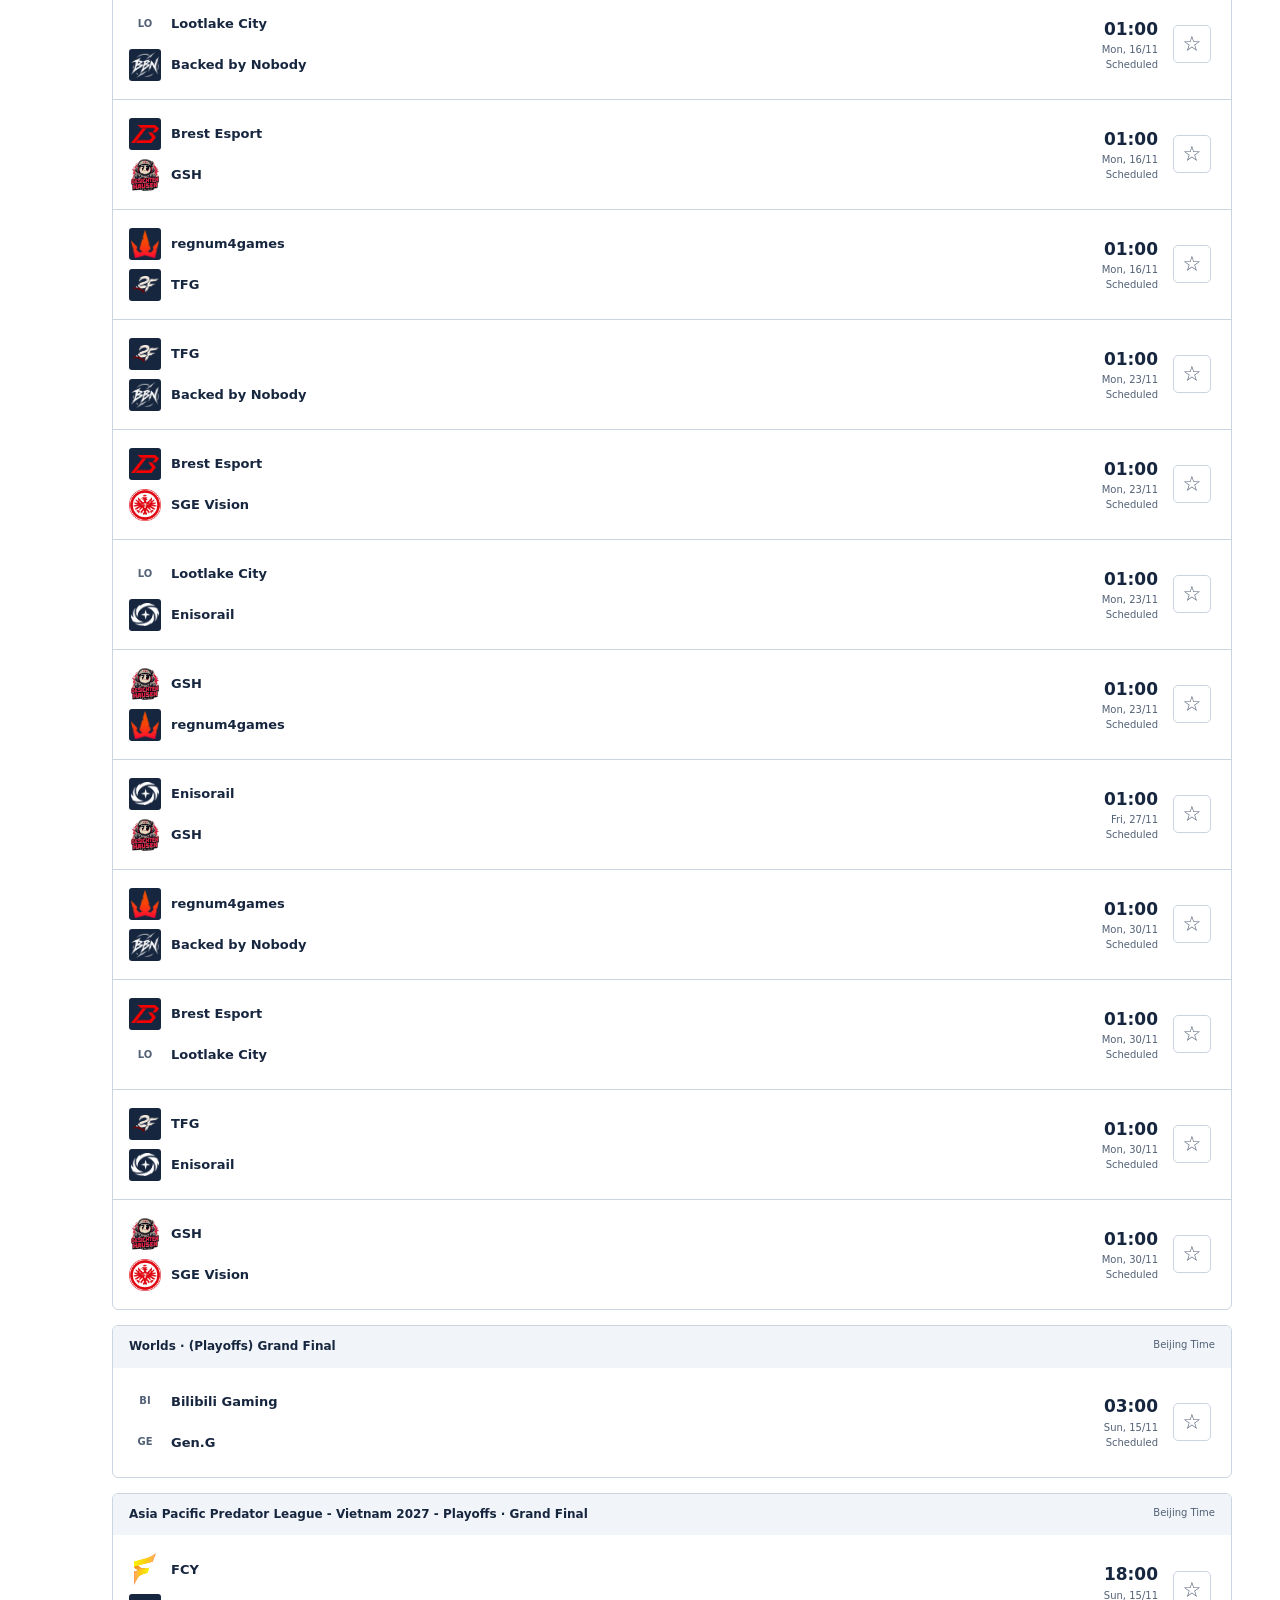
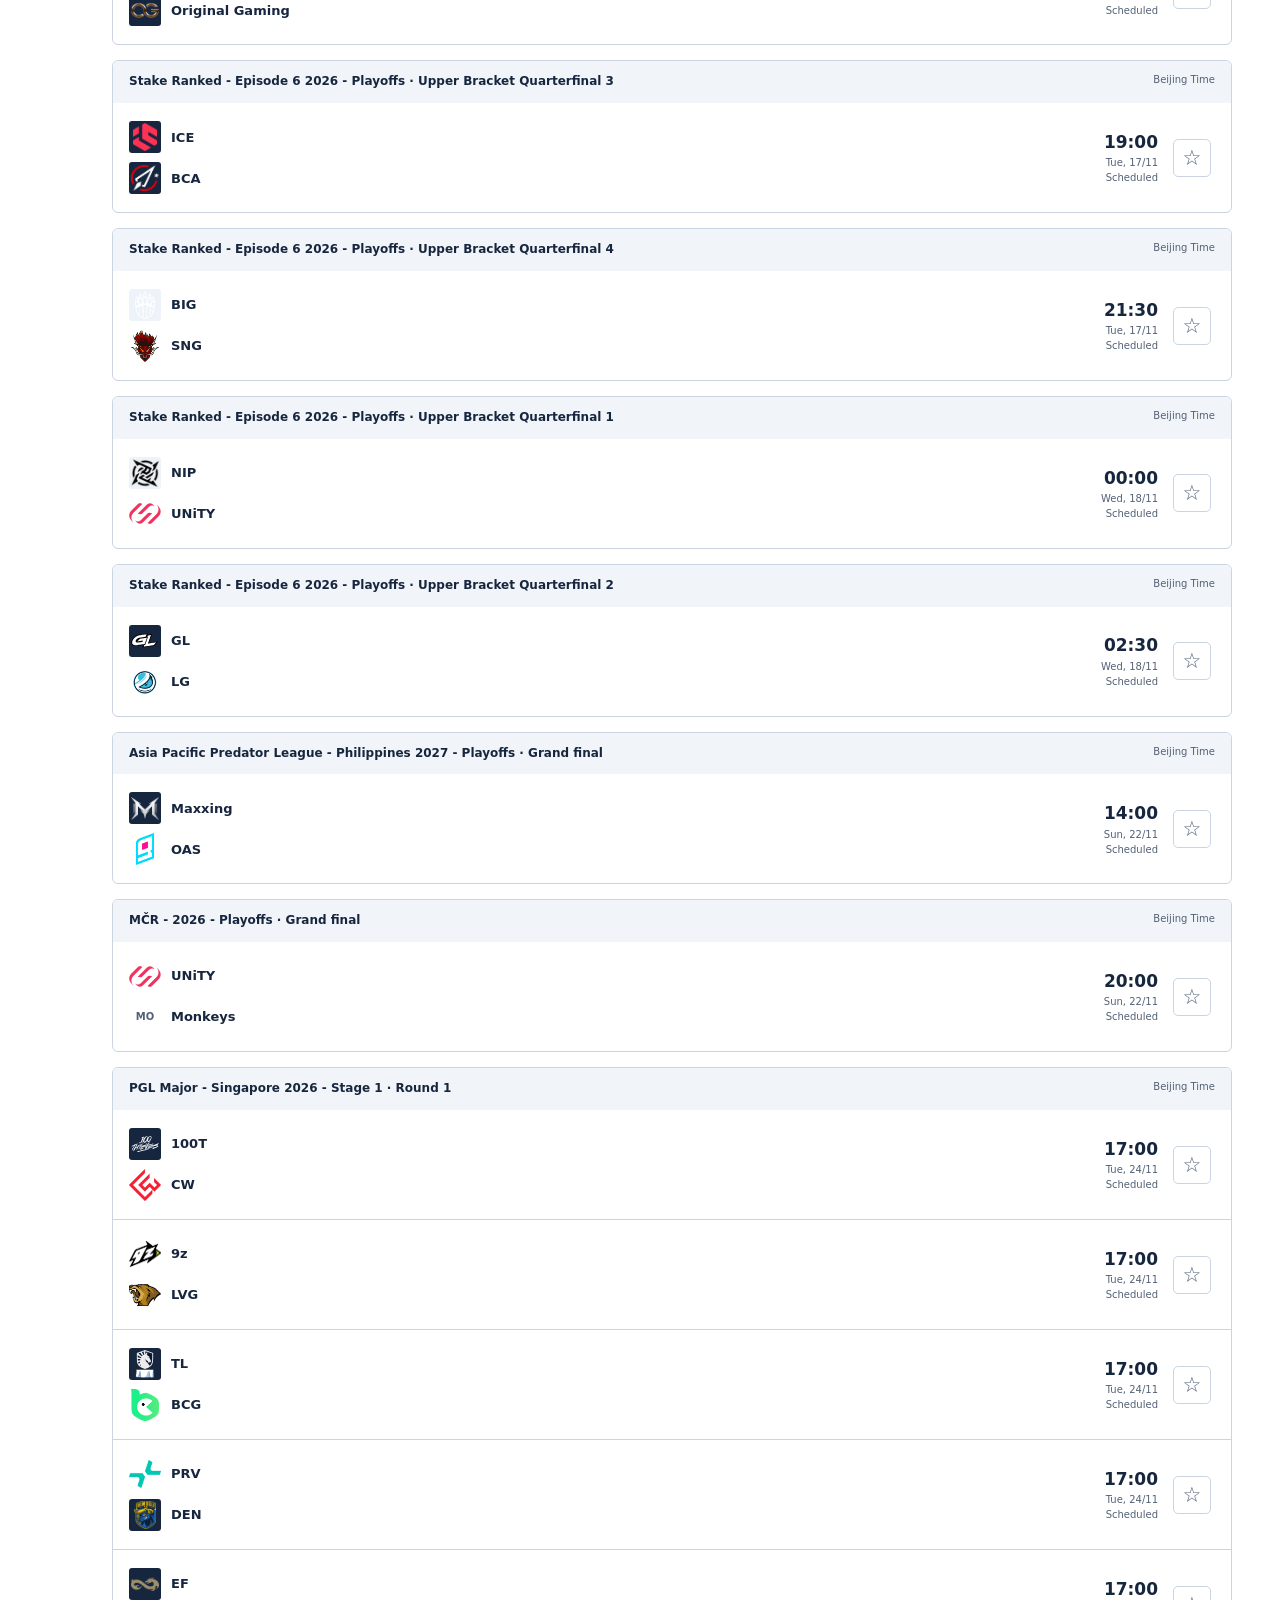
==== commit 6467ca4a: "Fill verified CS2 and VALORANT team crests" ====
--- a/esports.html
+++ b/esports.html
@@ -1,6 +1,6 @@
 <!doctype html>
 <html lang="en">
-<head><meta charset="utf-8"><meta name="viewport" content="width=device-width,initial-scale=1"><meta name="description" content="MATCHDAY: Sports and esports schedule finder."><title>Esports Schedule · MATCHDAY</title><link rel="stylesheet" href="styles.css?v=20261110-english"><script src="app.js?v=20261110-english" defer></script></head>
+<head><meta charset="utf-8"><meta name="viewport" content="width=device-width,initial-scale=1"><meta name="description" content="MATCHDAY: Sports and esports schedule finder."><title>Esports Schedule · MATCHDAY</title><link rel="stylesheet" href="styles.css?v=20261110-team-crests"><script src="app.js?v=20261110-team-crests" defer></script></head>
 <body data-page="esports"><a class="skip" href="#main">Skip to main content</a>
 <aside class="navigation-rail" aria-label="Sidebar navigation"><button id="navigation-toggle" type="button" aria-expanded="false" aria-controls="navigation-panel" aria-label="Open sidebar">☰</button><nav id="navigation-panel" aria-label="Sidebar menu" hidden><p class="eyebrow">SPORTS &amp; GAMES</p><h2>Choose a Category</h2><div id="categories"></div><div class="side-note"><span aria-hidden="true">↗</span><h3>Favorites</h3><p>Star a match to save it to your Favorites.</p></div><a class="information-link" href="information.html">Information</a></nav></aside>
 <header class="header"><a class="brand" href="index.html"><span class="brand-icon" aria-hidden="true">M<span>↗</span></span><span>MATCHDAY</span></a><nav aria-label="Main navigation"><a href="index.html">Schedule</a><a href="sports.html">Sports Schedule</a><a href="esports.html" aria-current="page">Esports Schedule</a><a href="favorites.html">Favorites</a></nav><span class="edition">SPORTS + ESPORTS</span></header>
--- a/styles.css
+++ b/styles.css
@@ -477,3 +477,36 @@
 input::placeholder{color:var(--muted);opacity:1}
 
 .team-logo[src="assets/team-logos/g2.png"],.team-logo[src="assets/team-logos/vitality.png"],.team-logo[src="assets/team-logos/mouz.svg"],.team-logo[src="assets/team-logos/m80.png"],.team-logo[src="assets/team-logos/eternal-fire.png"],.team-logo[src="assets/team-logos/gamerlegion.svg"],.team-logo[src="assets/team-logos/fut.png"],.team-logo[src="assets/team-logos/cgn.png"],.team-logo[src="assets/team-logos/hook.webp"],.team-logo[src="assets/team-logos/reh-gaming.webp"],.team-logo[src="assets/team-logos/frg.webp"],.team-logo[src="assets/team-logos/frankfurt-bahnhofsviertel.webp"],.team-logo[src="assets/team-logos/team-international.webp"],.team-logo[src="assets/team-logos/liquid.svg"],.team-logo[src="assets/team-logos/hundred.svg"]{background:#17263f;border-radius:3px;padding:2px}
+
+.team-logo[src="assets/team-logos/cs2-imperial.png"],
+.team-logo[src="assets/team-logos/cs2-dendele-cs.png"],
+.team-logo[src="assets/team-logos/cs2-wildcard.png"],
+.team-logo[src="assets/team-logos/cs2-team-leisure.png"],
+.team-logo[src="assets/team-logos/cs2-b8-academy.png"],
+.team-logo[src="assets/team-logos/cs2-pandaric-esports.png"],
+.team-logo[src="assets/team-logos/cs2-esuba.png"],
+.team-logo[src="assets/team-logos/cs2-rcave.png"],
+.team-logo[src="assets/team-logos/cs2-phantom-academy.png"],
+.team-logo[src="assets/team-logos/cs2-the-chosen-few.png"],
+.team-logo[src="assets/team-logos/cs2-zotix.png"],
+.team-logo[src="assets/team-logos/cs2-oldboys-pl.png"],
+.team-logo[src="assets/team-logos/cs2-falcons-force.png"],
+.team-logo[src="assets/team-logos/cs2-rounds.png"],
+.team-logo[src="assets/team-logos/cs2-ttg-esports.png"],
+.team-logo[src="assets/team-logos/cs2-al-ahli.png"],
+.team-logo[src="assets/team-logos/cs2-maybe.png"],
+.team-logo[src="assets/team-logos/cs2-eternal-premium.png"],
+.team-logo[src="assets/team-logos/cs2-vitality-academy.png"],
+.team-logo[src="assets/team-logos/valorant-enisorail.png"],
+.team-logo[src="assets/team-logos/valorant-brest-esport.png"],
+.team-logo[src="assets/team-logos/valorant-backed-by-nobody.png"],
+.team-logo[src="assets/team-logos/valorant-regnum4games.png"],
+.team-logo[src="assets/team-logos/valorant-twoface-gaming.png"],
+.team-logo[src="assets/team-logos/valorant-gas-esports.png"],
+.team-logo[src="assets/team-logos/valorant-maxxing.png"],
+.team-logo[src="assets/team-logos/cs2-inner-circle-esports.png"],
+.team-logo[src="assets/team-logos/cs2-betclic-apogee-esports.png"],
+.team-logo[src="assets/team-logos/valorant-amhr.png"],
+.team-logo[src="assets/team-logos/cs2-bestia-academy.png"],
+.team-logo[src="assets/team-logos/valorant-original-gaming.png"],
+.team-logo[src="assets/team-logos/cs2-passion-academy.png"]{background:#17263f;border-radius:3px;padding:2px}
